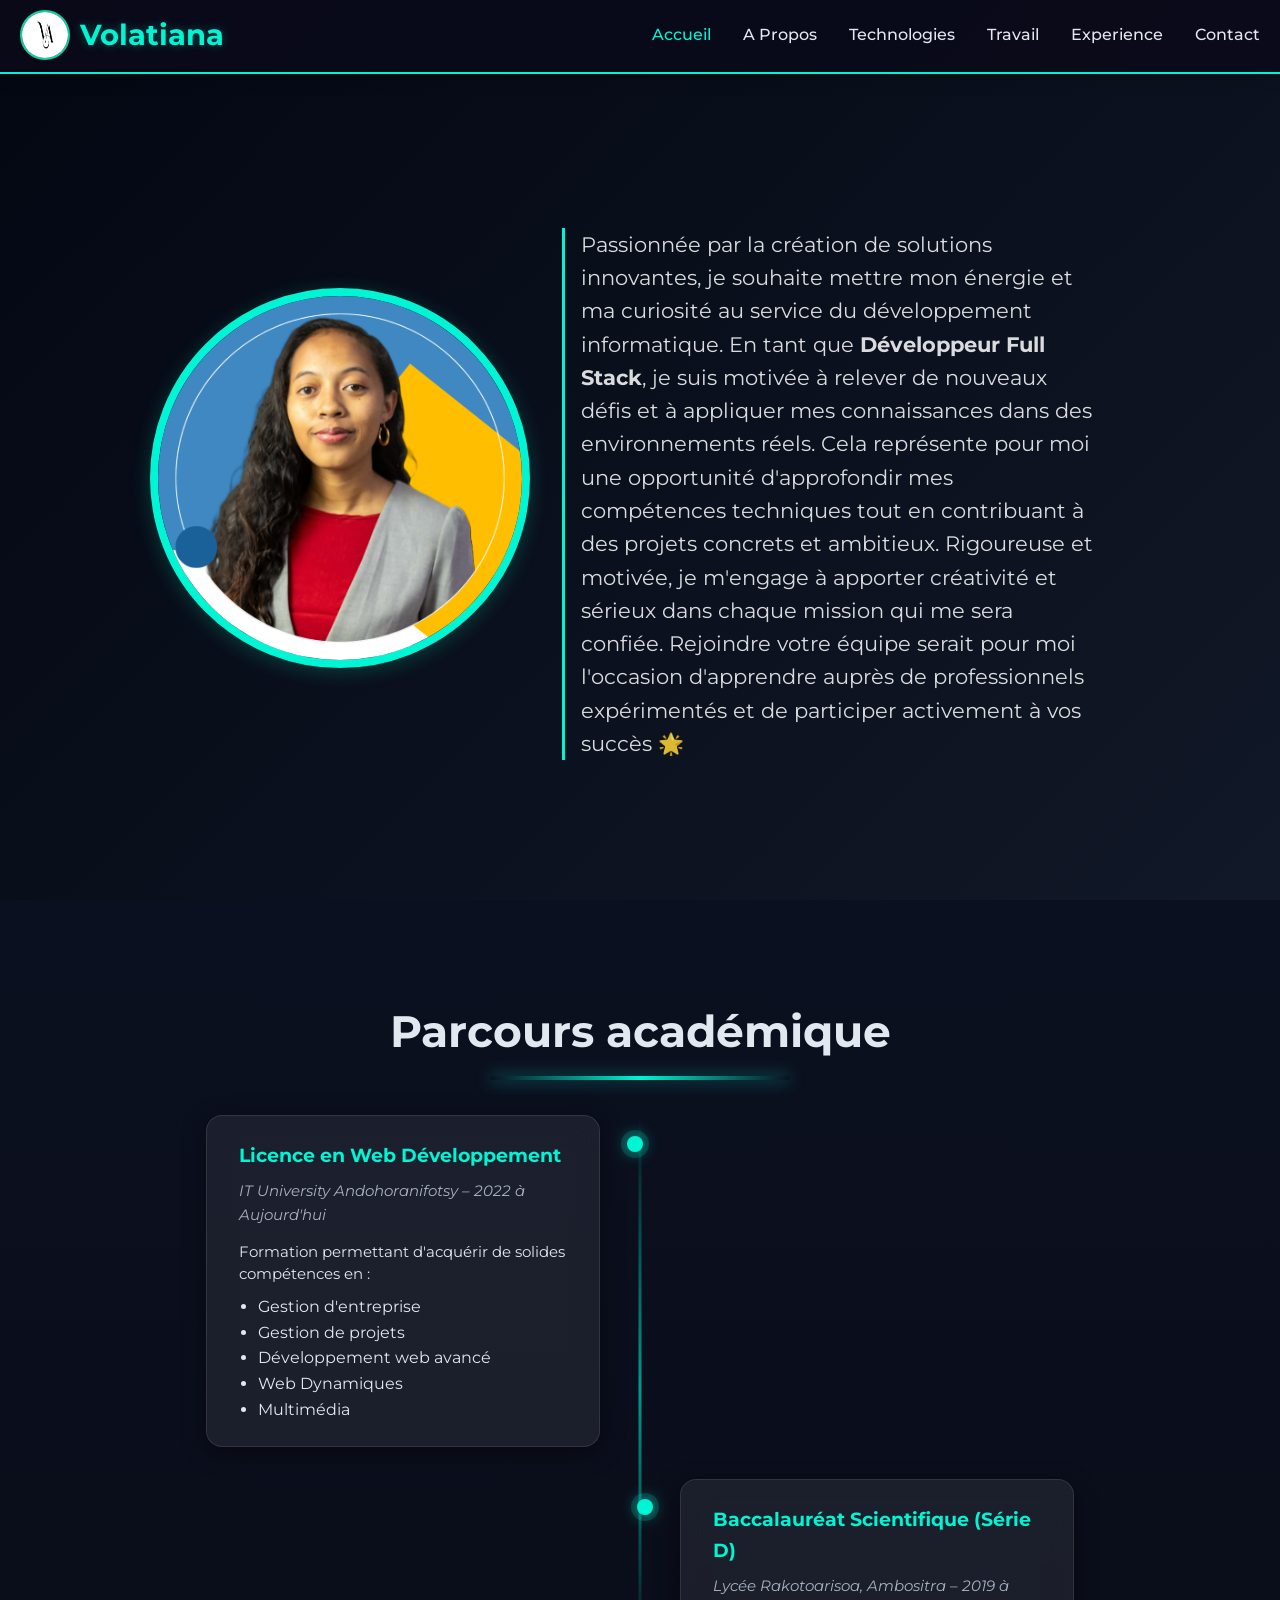
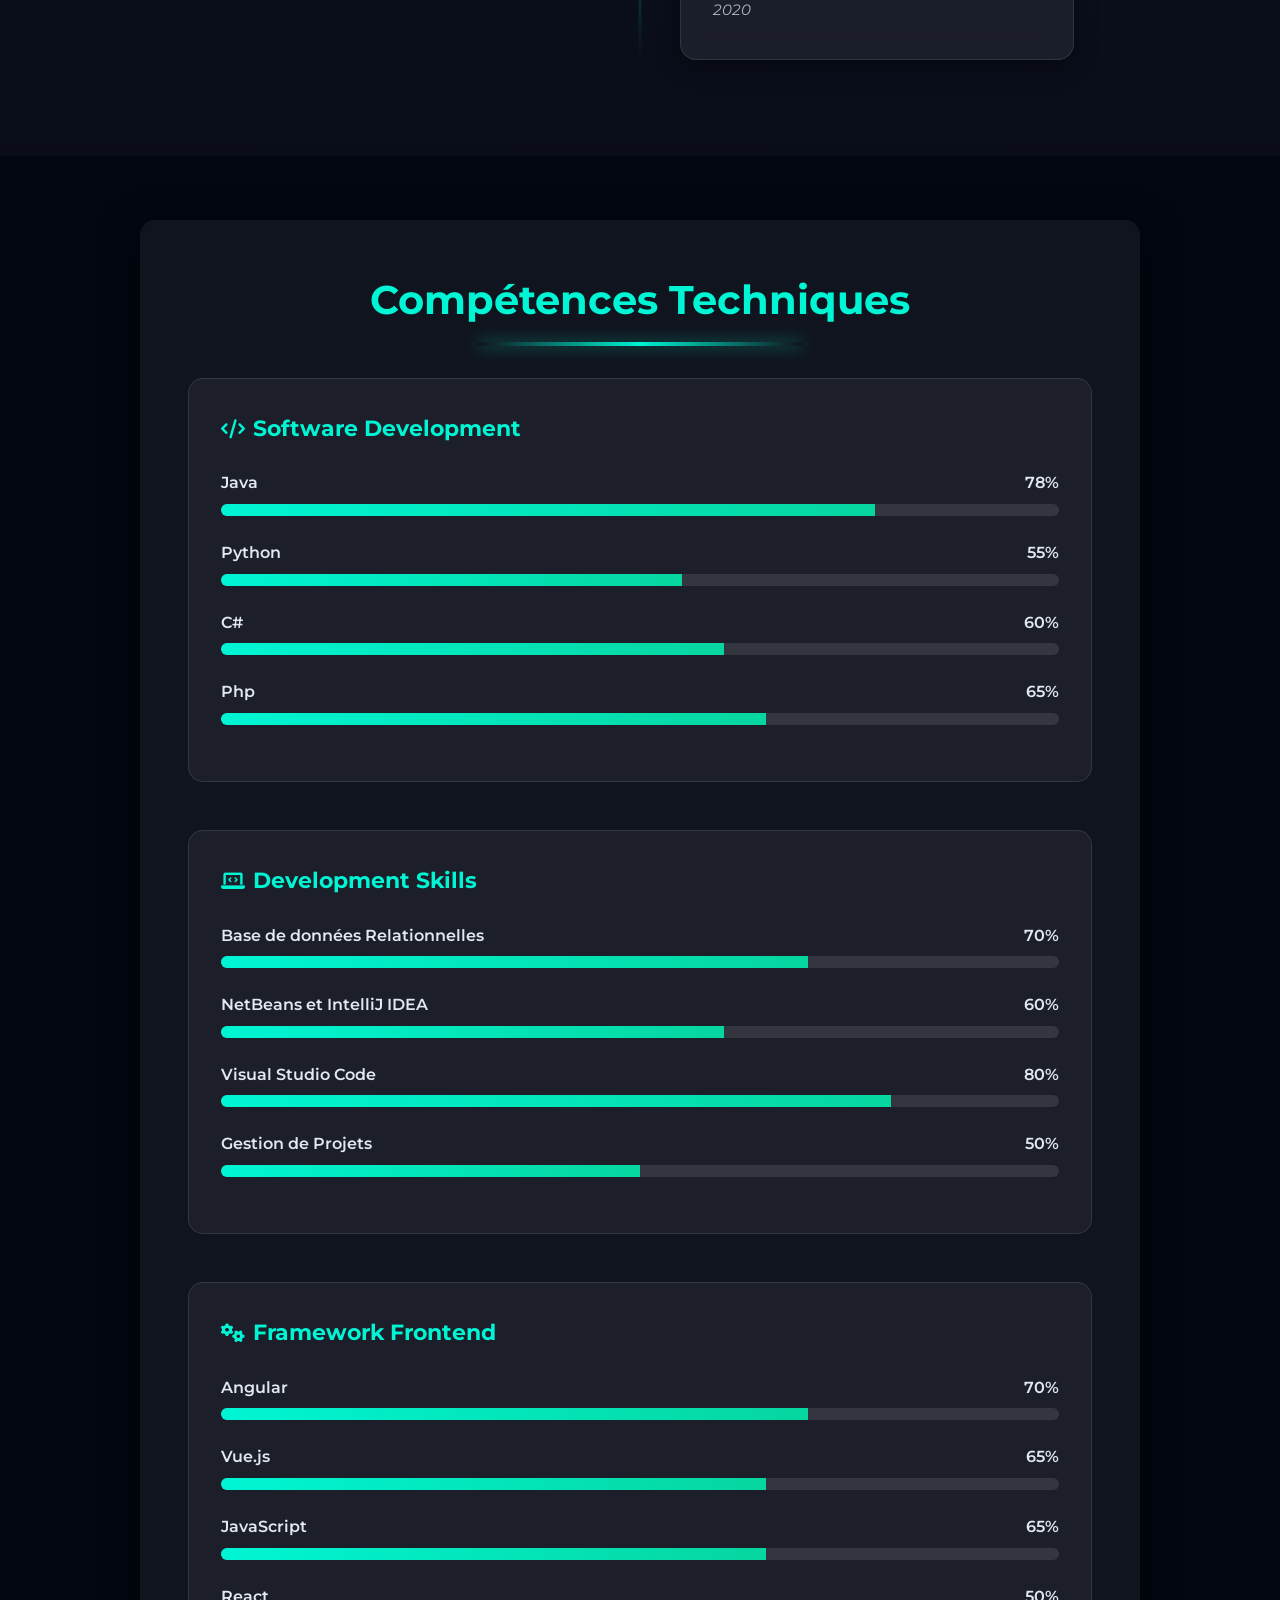
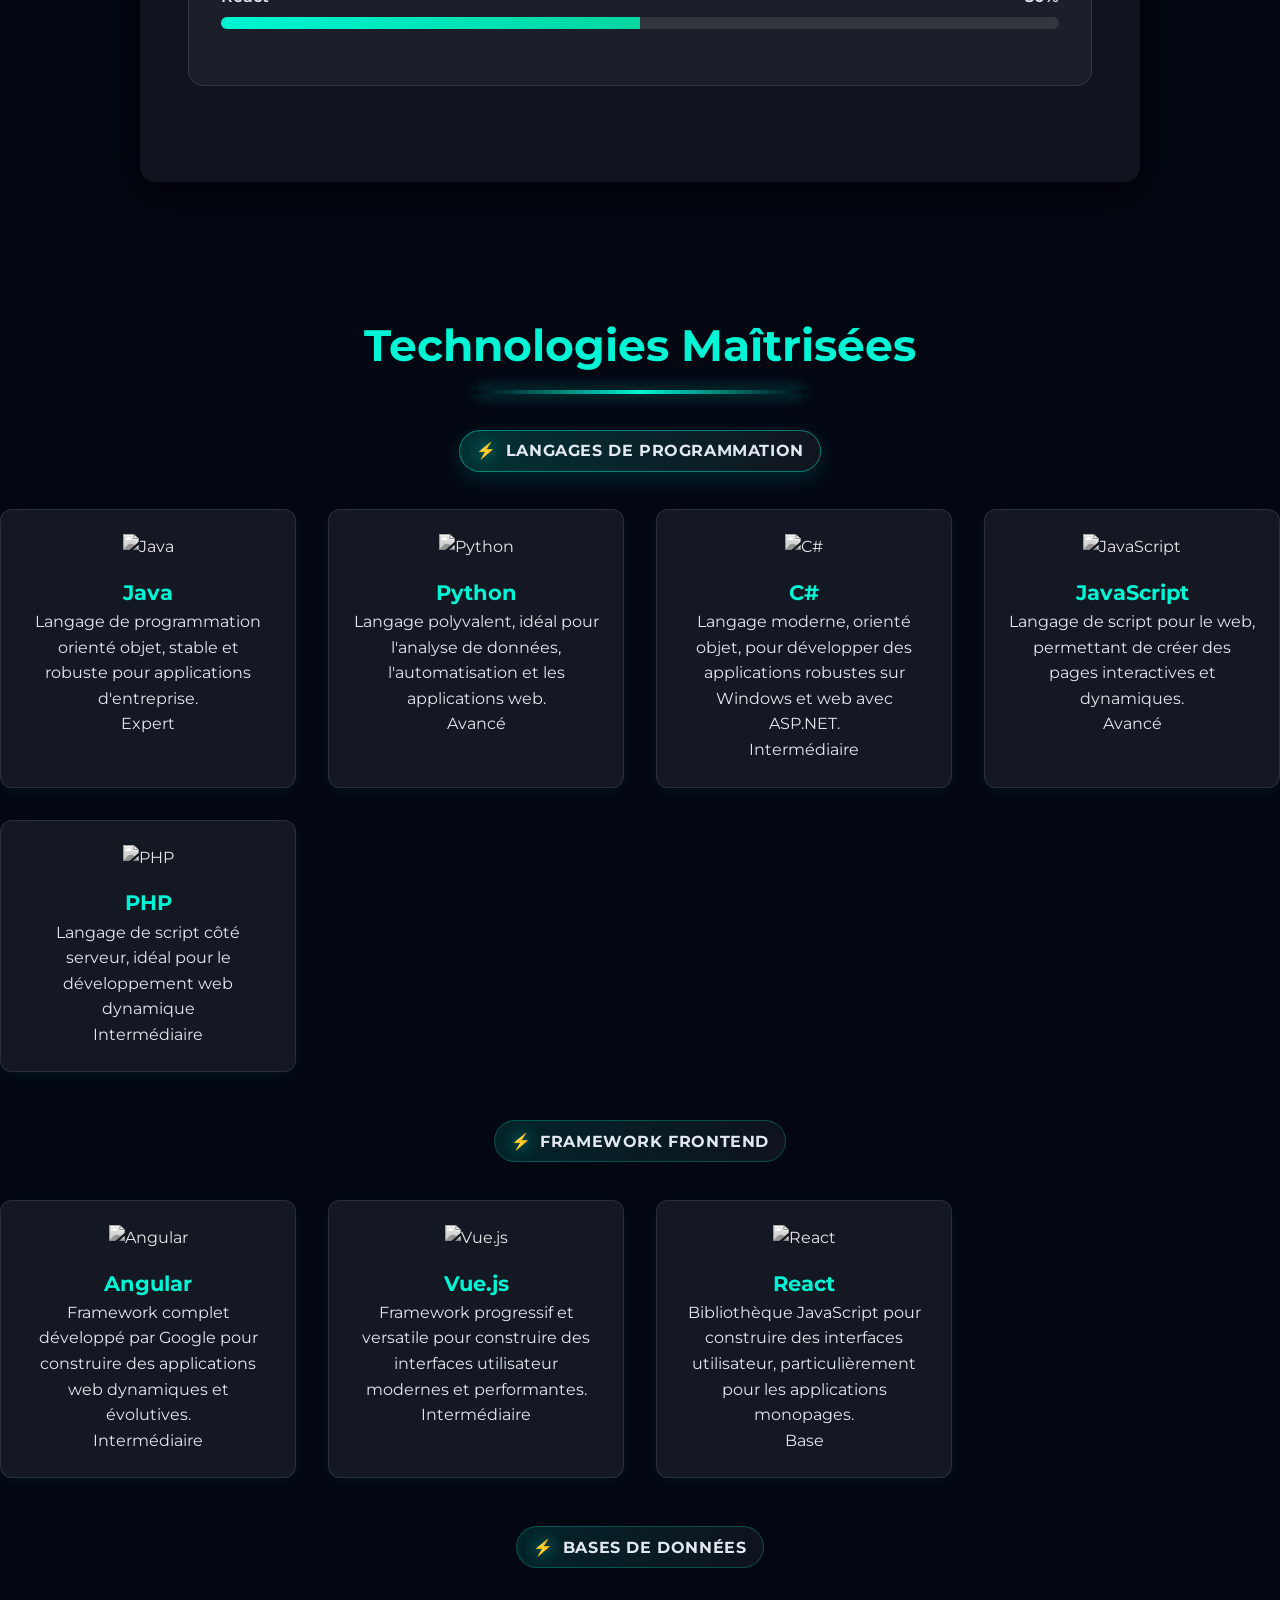
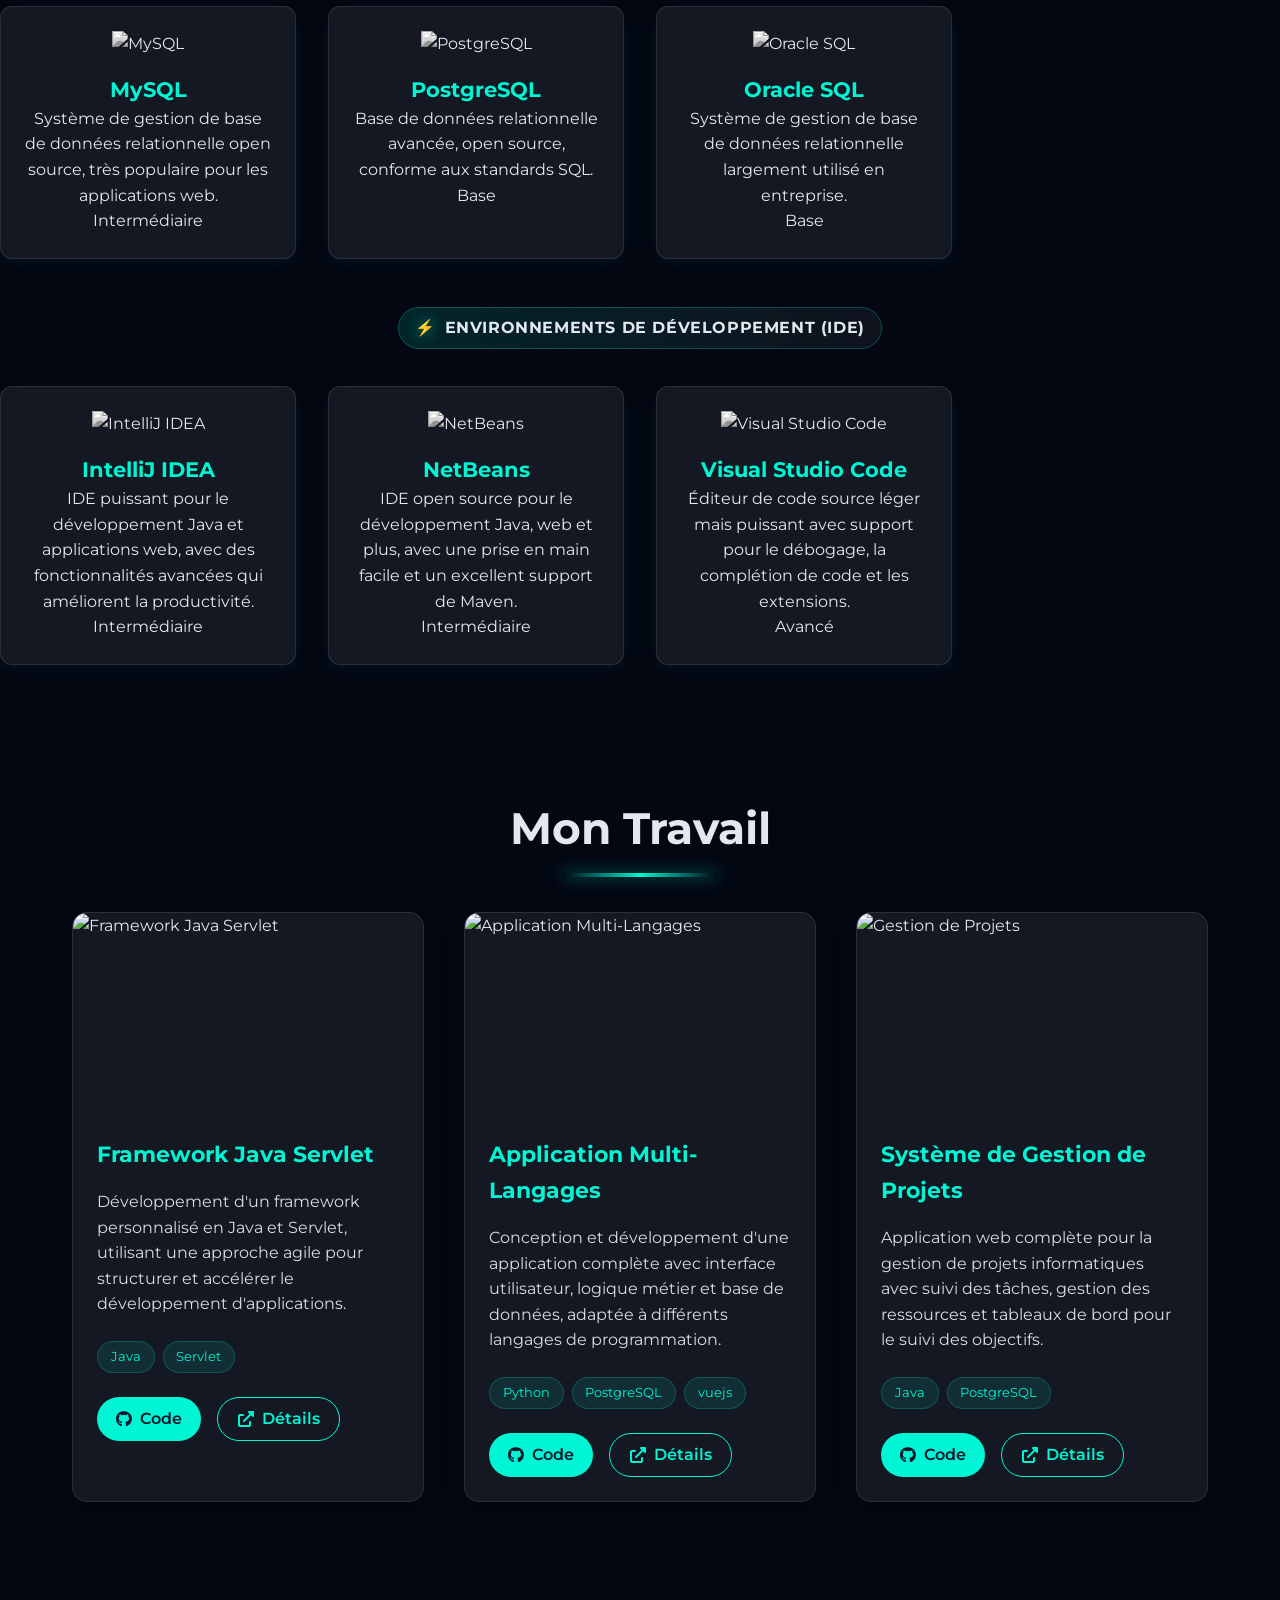
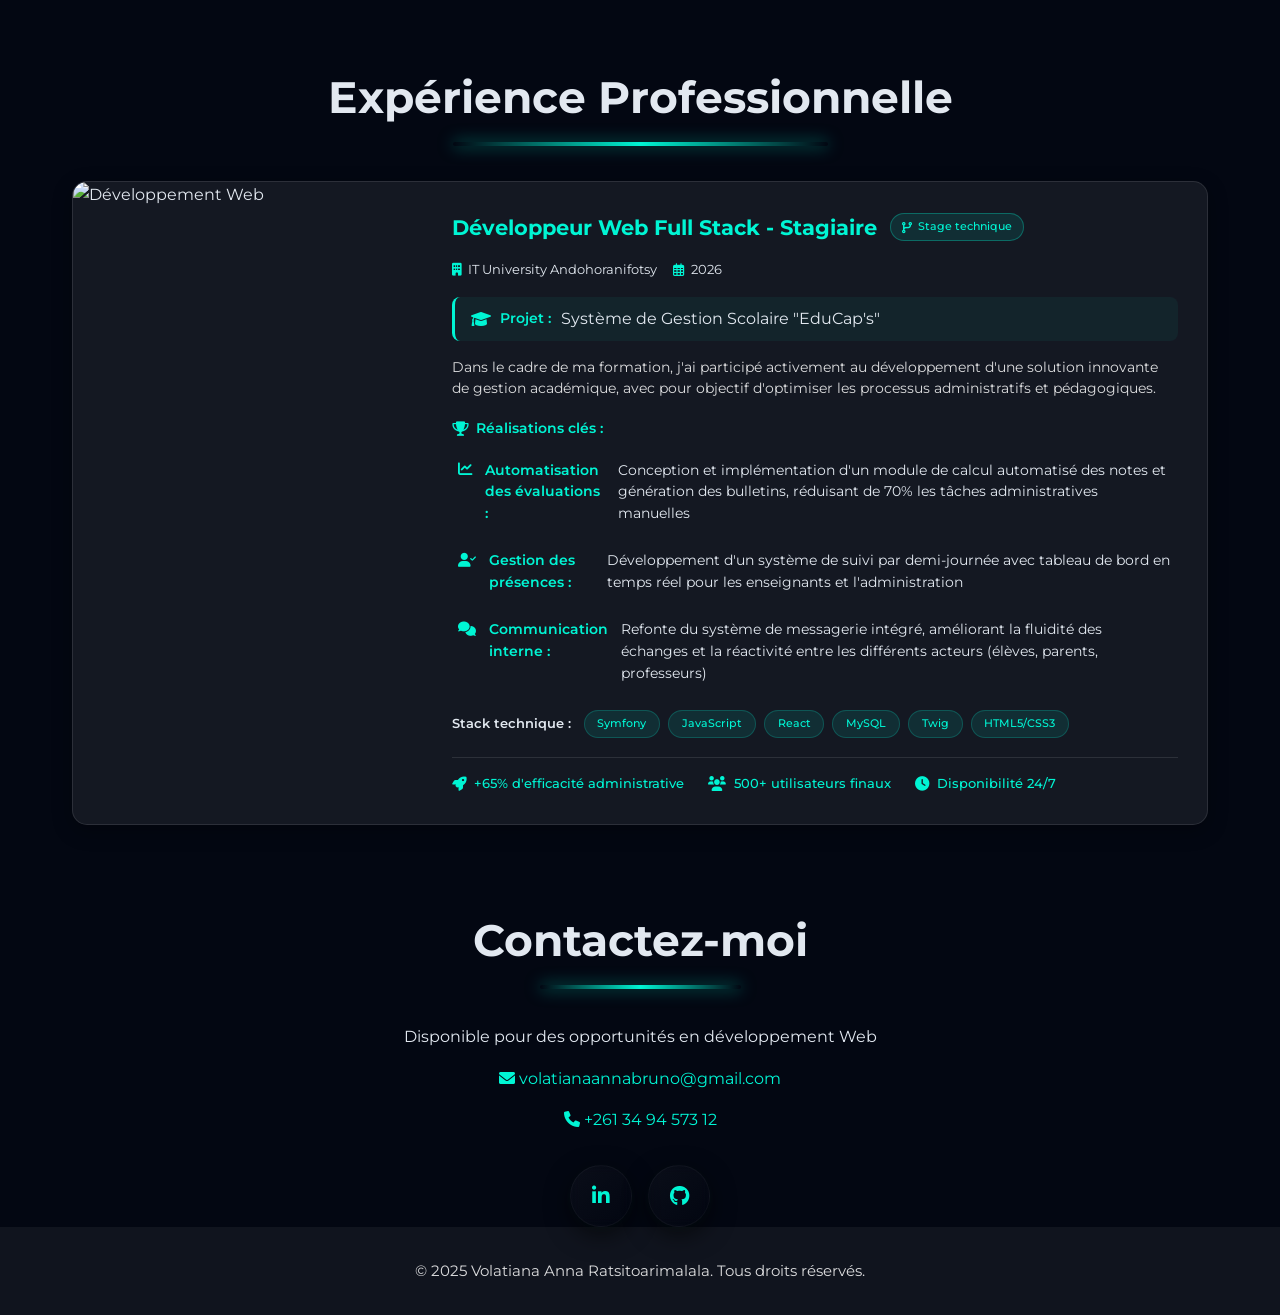
==== index.html @ 52796449 "changement des photo sur header-photo dans index.html" ====
<!DOCTYPE html>
<html lang="fr">
<head>
    <meta charset="UTF-8">
    <meta name="viewport" content="width=device-width, initial-scale=1.0">
    <title>Portfolio de Volatiana Anna Ratsitoarimalala</title>
    <link rel="stylesheet" href="https://cdnjs.cloudflare.com/ajax/libs/font-awesome/6.0.0/css/all.min.css">
    <link href="https://fonts.googleapis.com/css2?family=Montserrat:wght@300;400;600;700&family=Playfair+Display:wght@400;700&display=swap" rel="stylesheet">
    <script src="https://cdn.jsdelivr.net/npm/typed.js@2.0.12"></script>
    <link rel="stylesheet" href="asset/css/test.css">
</head>
<body>
    <!-- Navigation -->
        <div class="nav-container">
        <nav>
            <a href="#accueil" class="logo">
            <img src="asset/images/logo.jpg" alt="Logo Volatiana" 
                style="height: 50px; width: 50px; border-radius: 50%; margin-right: 10px; border: 2px solid #06d6a0;">
            <span>Volatiana</span>
            </a>

                <!-- Bouton hamburger -->
                <div class="menu-toggle" id="menu-toggle">
                <i class="fas fa-bars"></i>
                </div>

                <div class="nav-links" id="nav-links">
                <a href="#accueil">Accueil</a>
                <a href="#competences">A Propos</a>
                <a href="#technologies">Technologies</a>
                <a href="#projets">Travail</a>
                <a href="#experience">Experience</a>
                <a href="#contact">Contact</a>
                </div>
        </nav>
        </div>

    <!-- Sections -->
    <section id="accueil">
        <div class="header-photo">
            <img src="asset/images/Bleu Jaune Créatif  Moderne Photo de Profil LinkedIn.png" alt="Photo de profil de Volatiana">
        </div>
        <div class="header-content">
        <h1><span id="typed-name"></span></h1>
         <p class="greeting">
            Passionnée par la création de solutions innovantes, je souhaite mettre mon énergie et ma curiosité au service du développement informatique. 
            En tant que <strong>Développeur Full Stack</strong>, je suis motivée à relever de nouveaux défis et à appliquer mes connaissances dans des environnements réels. 
            Cela représente pour moi une opportunité d'approfondir mes compétences techniques tout en contribuant à des projets concrets et ambitieux. 
            Rigoureuse et motivée, je m'engage à apporter créativité et sérieux dans chaque mission qui me sera confiée. 
            Rejoindre votre équipe serait pour moi l'occasion d'apprendre auprès de professionnels expérimentés et de participer activement à vos succès 🌟
        </p>
        </div>
    </section>
  
    <section class="academique" id="parcours">
        <h2>Parcours académique</h2>
        <div class="parcours">
            <!-- Item 1 -->
            <div class="item">
                <strong>Licence en Web Développement</strong>
                <span>IT University Andohoranifotsy – 2022 à Aujourd'hui</span>
                <p>
                    Formation permettant d'acquérir de solides compétences en :
                    <ul>
                        <li>Gestion d'entreprise</li>
                        <li>Gestion de projets</li>
                        <li>Développement web avancé</li>
                        <li>Web Dynamiques</li>
                        <li>Multimédia</li>
                    </ul>
                </p>
            </div>

            <!-- Item 2 -->
            <div class="item">
                <strong>Baccalauréat Scientifique (Série D)</strong>
                <span>Lycée Rakotoarisoa, Ambositra – 2019 à 2020</span>
            </div>
        </div>
    </section>

    <!-- Section Compétences Techniques réorganisée -->
    <section id="competences">
        <h2>Compétences Techniques</h2>
        
        <!-- Software Skills -->
        <div class="skills-category">
            <h3><i class="fas fa-code"></i> Software Development</h3>
            <div class="skills">
                <div class="skill">
                    <span>Java <span>78%</span></span>
                    <div class="skill-bar">
                        <div class="skill-bar-fill" style="width: 0;" data-percent="78"></div>
                    </div>
                </div>
                <div class="skill">
                    <span>Python <span>55%</span></span>
                    <div class="skill-bar">
                        <div class="skill-bar-fill" style="width: 0;" data-percent="55"></div>
                    </div>
                </div>
                <div class="skill">
                    <span>C# <span>60%</span></span>
                    <div class="skill-bar">
                        <div class="skill-bar-fill" style="width: 0;" data-percent="60"></div>
                    </div>
                </div>
                <div class="skill">
                    <span>Php <span>65%</span></span>
                    <div class="skill-bar">
                        <div class="skill-bar-fill" style="width: 0;" data-percent="65"></div>
                    </div>
                </div>
            </div>
        </div>

        <!-- Development Skills -->
        <div class="skills-category">
            <h3><i class="fas fa-laptop-code"></i> Development Skills</h3>
            <div class="skills">
                <div class="skill">
                    <span>Base de données Relationnelles <span>70%</span></span>
                    <div class="skill-bar">
                        <div class="skill-bar-fill" style="width: 0;" data-percent="70"></div>
                    </div>
                </div>
                <div class="skill">
                    <span>NetBeans et IntelliJ IDEA <span>60%</span></span>
                    <div class="skill-bar">
                        <div class="skill-bar-fill" style="width: 0;" data-percent="60"></div>
                    </div>
                </div>
                <div class="skill">
                    <span>Visual Studio Code <span>80%</span></span>
                    <div class="skill-bar">
                        <div class="skill-bar-fill" style="width: 0;" data-percent="80"></div>
                    </div>
                </div>
                <div class="skill">
                    <span>Gestion de Projets <span>50%</span></span>
                    <div class="skill-bar">
                        <div class="skill-bar-fill" style="width: 0;" data-percent="50"></div>
                    </div>
                </div>
            </div>
        </div>

        <!-- Frameworks -->
        <div class="skills-category">
            <h3><i class="fas fa-cogs"></i> Framework Frontend</h3>
            <div class="skills">
                <div class="skill">
                    <span>Angular <span>70%</span></span>
                    <div class="skill-bar">
                        <div class="skill-bar-fill" style="width: 0;" data-percent="70"></div>
                    </div>
                </div>
                <div class="skill">
                    <span>Vue.js <span>65%</span></span>
                    <div class="skill-bar">
                        <div class="skill-bar-fill" style="width: 0;" data-percent="65"></div>
                    </div>
                </div>
                <div class="skill">
                    <span>JavaScript <span>65%</span></span>
                    <div class="skill-bar">
                        <div class="skill-bar-fill" style="width: 0;" data-percent="65"></div>
                    </div>
                </div>
                <div class="skill">
                    <span>React <span>50%</span></span>
                    <div class="skill-bar">
                        <div class="skill-bar-fill" style="width: 0;" data-percent="50"></div>
                    </div>
                </div>
            </div>
        </div>
    </section>

    <!-- Le reste du code reste inchangé -->
    <section id="technologies">
        <h2>Technologies Maîtrisées</h2>
        
        <div class="tech-category">
            <h3>Langages de Programmation</h3>
            <div class="tech-grid">
                <div class="tech-item">
                    <img src="https://cdn.jsdelivr.net/gh/devicons/devicon/icons/java/java-original.svg" alt="Java">
                    <strong>Java</strong>
                    <p>Langage de programmation orienté objet, stable et robuste pour applications d'entreprise.</p>
                    <div class="competence-level">
                        <div class="level-dots">
                            <div class="dot active"></div>
                            <div class="dot active"></div>
                            <div class="dot active"></div>
                            <div class="dot active"></div>
                            <div class="dot active"></div>
                        </div>
                        <span class="level-text">Expert</span>
                    </div>
                </div>
                <div class="tech-item">
                    <img src="https://cdn.jsdelivr.net/gh/devicons/devicon/icons/python/python-original.svg" alt="Python">
                    <strong>Python</strong>
                    <p>Langage polyvalent, idéal pour l'analyse de données, l'automatisation et les applications web.</p>
                    <div class="competence-level">
                        <div class="level-dots">
                            <div class="dot active"></div>
                            <div class="dot active"></div>
                            <div class="dot active"></div>
                            <div class="dot active"></div>
                            <div class="dot"></div>
                        </div>
                        <span class="level-text">Avancé</span>
                    </div>
                </div>
                <div class="tech-item">
                    <img src="https://cdn.jsdelivr.net/gh/devicons/devicon/icons/csharp/csharp-original.svg" alt="C#">
                    <strong>C#</strong>
                    <p>Langage moderne, orienté objet, pour développer des applications robustes sur Windows et web avec ASP.NET.</p>
                    <div class="competence-level">
                        <div class="level-dots">
                            <div class="dot active"></div>
                            <div class="dot active"></div>
                            <div class="dot active"></div>
                            <div class="dot"></div>
                            <div class="dot"></div>
                        </div>
                        <span class="level-text">Intermédiaire</span>
                    </div>
                </div>
                <div class="tech-item">
                    <img src="https://cdn.jsdelivr.net/gh/devicons/devicon/icons/javascript/javascript-original.svg" alt="JavaScript">
                    <strong>JavaScript</strong>
                    <p>Langage de script pour le web, permettant de créer des pages interactives et dynamiques.</p>
                    <div class="competence-level">
                        <div class="level-dots">
                            <div class="dot active"></div>
                            <div class="dot active"></div>
                            <div class="dot active"></div>
                            <div class="dot active"></div>
                            <div class="dot"></div>
                        </div>
                        <span class="level-text">Avancé</span>
                    </div>
                </div>
                <div class="tech-item">
                    <img src="https://cdn.jsdelivr.net/gh/devicons/devicon/icons/php/php-original.svg" alt="PHP">
                    <strong>PHP</strong>
                    <p>Langage de script côté serveur, idéal pour le développement web dynamique</p>
                    <div class="competence-level">
                        <div class="level-dots">
                            <div class="dot active"></div>
                            <div class="dot active"></div>
                            <div class="dot active"></div>
                            <div class="dot"></div>
                            <div class="dot"></div>
                        </div>
                        <span class="level-text">Intermédiaire</span>
                    </div>
                </div>
            </div>
        </div>

        <div class="tech-category">
            <h3>Framework Frontend</h3>
            <div class="tech-grid">
                <div class="tech-item">
                    <img src="https://cdn.jsdelivr.net/gh/devicons/devicon/icons/angularjs/angularjs-original.svg" alt="Angular">
                    <strong>Angular</strong>
                    <p>Framework complet développé par Google pour construire des applications web dynamiques et évolutives.</p>
                    <div class="competence-level">
                        <div class="level-dots">
                            <div class="dot active"></div>
                            <div class="dot active"></div>
                            <div class="dot active"></div>
                            <div class="dot"></div>
                            <div class="dot"></div>
                        </div>
                        <span class="level-text">Intermédiaire</span>
                    </div>
                </div>
                <div class="tech-item">
                    <img src="https://cdn.jsdelivr.net/gh/devicons/devicon/icons/vuejs/vuejs-original.svg" alt="Vue.js">
                    <strong>Vue.js</strong>
                    <p>Framework progressif et versatile pour construire des interfaces utilisateur modernes et performantes.</p>
                    <div class="competence-level">
                        <div class="level-dots">
                            <div class="dot active"></div>
                            <div class="dot active"></div>
                            <div class="dot active"></div>
                            <div class="dot"></div>
                            <div class="dot"></div>
                        </div>
                        <span class="level-text">Intermédiaire</span>
                    </div>
                </div>
                <div class="tech-item">
                    <img src="https://cdn.jsdelivr.net/gh/devicons/devicon/icons/react/react-original.svg" alt="React">
                    <strong>React</strong>
                    <p>Bibliothèque JavaScript pour construire des interfaces utilisateur, particulièrement pour les applications monopages.</p>
                    <div class="competence-level">
                        <div class="level-dots">
                            <div class="dot active"></div>
                            <div class="dot active"></div>
                            <div class="dot"></div>
                            <div class="dot"></div>
                            <div class="dot"></div>
                        </div>
                        <span class="level-text">Base</span>
                    </div>
                </div>
            </div>
        </div>

        <div class="tech-category">
            <h3>Bases de Données</h3>
            <div class="tech-grid">
                <div class="tech-item">
                    <img src="https://cdn.jsdelivr.net/gh/devicons/devicon/icons/mysql/mysql-original.svg" alt="MySQL">
                    <strong>MySQL</strong>
                    <p>Système de gestion de base de données relationnelle open source, très populaire pour les applications web.</p>
                    <div class="competence-level">
                        <div class="level-dots">
                            <div class="dot active"></div>
                            <div class="dot active"></div>
                            <div class="dot active"></div>
                            <div class="dot"></div>
                            <div class="dot"></div>
                        </div>
                        <span class="level-text">Intermédiaire</span>
                    </div>
                </div>
                <div class="tech-item">
                    <img src="https://cdn.jsdelivr.net/gh/devicons/devicon/icons/postgresql/postgresql-original.svg" alt="PostgreSQL">
                    <strong>PostgreSQL</strong>
                    <p>Base de données relationnelle avancée, open source, conforme aux standards SQL.</p>
                    <div class="competence-level">
                        <div class="level-dots">
                            <div class="dot active"></div>
                            <div class="dot active"></div>
                            <div class="dot"></div>
                            <div class="dot"></div>
                            <div class="dot"></div>
                        </div>
                        <span class="level-text">Base</span>
                    </div>
                </div>
                <div class="tech-item">
                    <img src="https://upload.wikimedia.org/wikipedia/commons/thumb/5/50/Oracle_logo.svg/1200px-Oracle_logo.svg.png" alt="Oracle SQL">
                    <strong>Oracle SQL</strong>
                    <p>Système de gestion de base de données relationnelle largement utilisé en entreprise.</p>
                    <div class="competence-level">
                        <div class="level-dots">
                            <div class="dot active"></div>
                            <div class="dot active"></div>
                            <div class="dot"></div>
                            <div class="dot"></div>
                            <div class="dot"></div>
                        </div>
                        <span class="level-text">Base</span>
                    </div>
                </div>
            </div>
        </div>

        <div class="tech-category">
            <h3>Environnements de Développement (IDE)</h3>
            <div class="tech-grid">
                <div class="tech-item">
                    <img src="https://cdn.jsdelivr.net/gh/devicons/devicon/icons/intellij/intellij-original.svg" alt="IntelliJ IDEA">
                    <strong>IntelliJ IDEA</strong>
                    <p>IDE puissant pour le développement Java et applications web, avec des fonctionnalités avancées qui améliorent la productivité.</p>
                    <div class="competence-level">
                        <div class="level-dots">
                            <div class="dot active"></div>
                            <div class="dot active"></div>
                            <div class="dot active"></div>
                            <div class="dot"></div>
                            <div class="dot"></div>
                        </div>
                        <span class="level-text">Intermédiaire</span>
                    </div>
                </div>
                <div class="tech-item">
                    <img src="https://cdn.jsdelivr.net/gh/devicons/devicon/icons/netbeans/netbeans-original.svg" alt="NetBeans">
                    <strong>NetBeans</strong>
                    <p>IDE open source pour le développement Java, web et plus, avec une prise en main facile et un excellent support de Maven.</p>
                    <div class="competence-level">
                        <div class="level-dots">
                            <div class="dot active"></div>
                            <div class="dot active"></div>
                            <div class="dot active"></div>
                            <div class="dot"></div>
                            <div class="dot"></div>
                        </div>
                        <span class="level-text">Intermédiaire</span>
                    </div>
                </div>
                <div class="tech-item">
                    <img src="https://cdn.jsdelivr.net/gh/devicons/devicon/icons/vscode/vscode-original.svg" alt="Visual Studio Code">
                    <strong>Visual Studio Code</strong>
                    <p>Éditeur de code source léger mais puissant avec support pour le débogage, la complétion de code et les extensions.</p>
                    <div class="competence-level">
                        <div class="level-dots">
                            <div class="dot active"></div>
                            <div class="dot active"></div>
                            <div class="dot active"></div>
                            <div class="dot active"></div>
                            <div class="dot"></div>
                        </div>
                        <span class="level-text">Avancé</span>
                    </div>
                </div>
            </div>
        </div>
    </section>

   <!-- Le reste du code (projets, contact, footer, scripts) reste inchangé -->
    <!-- Nouvelle section Projets -->
    <section id="projets">
        <h2>Mon Travail</h2>
        <div class="projets-container">
            <div class="projet-card">
                <div class="projet-image">
                    <img src="https://images.unsplash.com/photo-1555066931-4365d14bab8c?ixlib=rb-4.0.3&auto=format&fit=crop&w=500&q=80" alt="Framework Java Servlet">
                </div>
                <div class="projet-content">
                    <h3>Framework Java Servlet</h3>
                    <p>Développement d'un framework personnalisé en Java et Servlet, utilisant une approche agile pour structurer et accélérer le développement d'applications.</p>
                    <div class="projet-technologies">
                        <span class="tech-tag">Java</span>
                        <span class="tech-tag">Servlet</span>
                    </div>
                    <div class="projet-links">
                        <a href="https://github.com/VolatianaRatsito/ReservationVol.git"><i class="fab fa-github"></i> Code</a>
                        <a href="#" class="outline details-btn" data-project="1"><i class="fas fa-external-link-alt"></i> Détails</a>
                    </div>
                </div>
            </div>

            <div class="projet-card">
                <div class="projet-image">
                    <img src="https://images.unsplash.com/photo-1551650975-87deedd944c3?ixlib=rb-4.0.3&auto=format&fit=crop&w=500&q=80" alt="Application Multi-Langages">
                </div>
                <div class="projet-content">
                    <h3>Application Multi-Langages</h3>
                    <p>Conception et développement d'une application complète avec interface utilisateur, logique métier et base de données, adaptée à différents langages de programmation.</p>
                    <div class="projet-technologies">
                        <span class="tech-tag">Python</span>
                        <span class="tech-tag">PostgreSQL</span>
                        <span class="tech-tag">vuejs</span>
                    </div>
                    <div class="projet-links">
                        <a href="https://github.com/VolatianaRatsito/Tsena.git"><i class="fab fa-github"></i> Code</a>
                        <a href="#" class="outline details-btn" data-project="2"><i class="fas fa-external-link-alt"></i> Détails</a>
                    </div>
                </div>
            </div>

            <div class="projet-card">
                <div class="projet-image">
                    <img src="https://images.unsplash.com/photo-1552664730-d307ca884978?ixlib=rb-4.0.3&auto=format&fit=crop&w=500&q=80" alt="Gestion de Projets">
                </div>
                <div class="projet-content">
                    <h3>Système de Gestion de Projets</h3>
                    <p>Application web complète pour la gestion de projets informatiques avec suivi des tâches, gestion des ressources et tableaux de bord pour le suivi des objectifs.</p>
                    <div class="projet-technologies">
                        <span class="tech-tag">Java</span>
                        <span class="tech-tag">PostgreSQL</span>
                    </div>
                    <div class="projet-links">
                        <a href="https://github.com/VolatianaRatsito/Boulangerie.git"><i class="fab fa-github"></i> Code</a>
                        <a href="#" class="outline details-btn" data-project="3"><i class="fas fa-external-link-alt"></i> Détails</a>
                    </div>
                </div>
            </div>
        </div>
    </section>

    <!-- Modales pour les détails des projets -->
    <div id="modal-project-1" class="modal">
        <div class="modal-content">
            <span class="close-modal">&times;</span>
            <div class="modal-header">
                <h2>Framework Java Servlet</h2>
                <p class="modal-subtitle">Développement d'un framework personnalisé pour applications web</p>
            </div>
            <div class="modal-body">
                <div class="modal-image">
                    <img src="https://images.unsplash.com/photo-1555066931-4365d14bab8c?ixlib=rb-4.0.3&auto=format&fit=crop&w=500&q=80" alt="Framework Java Servlet">
                </div>
                <div class="modal-details">
                    <h3>À propos du projet</h3>
                    <p>Ce projet consistait à développer un framework MVC personnalisé en Java utilisant les Servlets, afin de simplifier et d'accélérer le développement d'applications web. Le framework intègre un système de routage, l'injection de dépendances et un ORM léger.</p>
                    
                    <div class="modal-features">
                        <h4>Fonctionnalités principales</h4>
                        <ul>
                            <li>Système de routage avancé avec annotations</li>
                            <li>Injection de dépendances automatique</li>
                            <li>ORM léger pour la persistance des données</li>
                            <li>Système de templates pour les vues</li>
                            <li>Gestion des sessions et authentification</li>
                        </ul>
                    </div>
                    
                    <div class="modal-technologies">
                        <span class="tech-tag">Java</span>
                        <span class="tech-tag">Servlet</span>
                        <span class="tech-tag">PostgreSQL</span>
                    </div>
                    
                    <div class="modal-links">
                        <a href="https://github.com/VolatianaRatsito/ReservationVol.git"><i class="fab fa-github"></i> Voir le code</a>
                        <a href="servlet.html" class="outline"><i class="fas fa-external-link-alt"></i> Voir la démo</a>
                    </div>
                </div>
            </div>
        </div>
    </div>

    <div id="modal-project-2" class="modal">
        <div class="modal-content">
            <span class="close-modal">&times;</span>
            <div class="modal-header">
                <h2>Application Multi-Langages</h2>
                <p class="modal-subtitle">Plateforme de développement polyglotte</p>
            </div>
            <div class="modal-body">
                <div class="modal-image">
                    <img src="https://images.unsplash.com/photo-1551650975-87deedd944c3?ixlib=rb-4.0.3&auto=format&fit=crop&w=500&q=80" alt="Application Multi-Langages">
                </div>
                <div class="modal-details">
                    <h3>À propos du projet</h3>
                    <p>Cette application permet aux développeurs de travailler avec plusieurs langages de programmation dans un environnement unifié. Elle inclut un éditeur de code avec coloration syntaxique, un système de compilation et d'exécution, ainsi qu'un débogueur intégré.</p>
                    
                    <div class="modal-features">
                        <h4>Fonctionnalités principales</h4>
                        <ul>
                            <li>Support de Python , PostgreSQL et VueJs</li>
                            <li>Éditeur de code avec auto-complétion</li>
                            <li>Compilation et exécution en temps réel</li>
                            <li>Débogueur avec points d'arrêt</li>
                            <li>Gestion de projets et versioning</li>
                        </ul>
                    </div>
                    
                    <div class="modal-technologies">
                        <span class="tech-tag">Python</span>
                        <span class="tech-tag">PostgreSQL</span>
                        <span class="tech-tag">vuejs</span>
                    </div>
                    
                    <div class="modal-links">
                        <a href="https://github.com/VolatianaRatsito/Tsena.git"><i class="fab fa-github"></i> Voir le code</a>
                        <a href="erpnext.html" class="outline"><i class="fas fa-external-link-alt"></i> Voir la démo</a>
                    </div>
                </div>
            </div>
        </div>
    </div>

    <div id="modal-project-3" class="modal">
        <div class="modal-content">
            <span class="close-modal">&times;</span>
            <div class="modal-header">
                <h2>Système de Gestion de Projets</h2>
                <p class="modal-subtitle">Outil complet de gestion de projets informatiques</p>
            </div>
            <div class="modal-body">
                <div class="modal-image">
                    <img src="https://images.unsplash.com/photo-1552664730-d307ca884978?ixlib=rb-4.0.3&auto=format&fit=crop&w=500&q=80" alt="Gestion de Projets">
                </div>
                <div class="modal-details">
                    <h3>À propos du projet</h3>
                    <p>Cette application web permet aux équipes de développement de gérer l'ensemble de leurs projets, des tâches aux ressources en passant par les délais et les budgets. Elle inclut des tableaux de bord interactifs pour le suivi en temps réel de l'avancement des projets.</p>
                    
                    <div class="modal-features">
                        <h4>Fonctionnalités principales</h4>
                        <ul>
                            <li>Gestion des tâches et affectation aux membres</li>
                            <li>Suivi du temps et des échéances</li>
                            <li>Gestion des ressources et budget</li>
                            <li>Tableaux de bord personnalisables</li>
                            <li>Rapports d'avancement détaillés</li>
                        </ul>
                    </div>
                    
                    <div class="modal-technologies">
                        <span class="tech-tag">Java</span>
                        <span class="tech-tag">PostgreSQL</span>
                    </div>
                    
                    <div class="modal-links">
                        <a href="https://github.com/VolatianaRatsito/Boulangerie.git"><i class="fab fa-github"></i> Voir le code</a>
                        <a href="boulangerie.html" class="outline"><i class="fas fa-external-link-alt"></i> Voir la démo</a>
                    </div>
                </div>
            </div>
        </div>
    </div>
    
   <section id="experience">
    <h2>Expérience Professionnelle</h2>
    <div class="experience-container">
        <div class="experience-card">
            <div class="experience-image">
                <img src="https://images.unsplash.com/photo-1555066931-4365d14bab8c?ixlib=rb-4.0.3&auto=format&fit=crop&w=500&q=80" alt="Développement Web">
            </div>
            <div class="experience-content">
                <div class="experience-header">
                    <div class="experience-title">
                        <h3>Développeur Web Full Stack - Stagiaire</h3>
                        <div class="experience-badge">
                            <i class="fas fa-code-branch"></i>
                            <span>Stage technique</span>
                        </div>
                    </div>
                    <div class="experience-meta">
                        <span class="company">
                            <i class="fas fa-building"></i>
                            IT University Andohoranifotsy
                        </span>
                        <span class="date">
                            <i class="far fa-calendar-alt"></i>
                            2026
                        </span>
                    </div>
                </div>
                
                <div class="experience-project">
                    <i class="fas fa-graduation-cap"></i>
                    <strong>Projet :</strong> Système de Gestion Scolaire "EduCap's"
                </div>
                
                <div class="experience-description">
                    <p>Dans le cadre de ma formation, j'ai participé activement au développement d'une solution innovante de gestion académique, avec pour objectif d'optimiser les processus administratifs et pédagogiques.</p>
                </div>
                
                <div class="achievements-list">
                    <h4><i class="fas fa-trophy"></i> Réalisations clés :</h4>
                    <ul>
                        <li>
                            <i class="fas fa-chart-line"></i>
                            <strong>Automatisation des évaluations :</strong> Conception et implémentation d'un module de calcul automatisé des notes et génération des bulletins, réduisant de 70% les tâches administratives manuelles
                        </li>
                        <li>
                            <i class="fas fa-user-check"></i>
                            <strong>Gestion des présences :</strong> Développement d'un système de suivi par demi-journée avec tableau de bord en temps réel pour les enseignants et l'administration
                        </li>
                        <li>
                            <i class="fas fa-comments"></i>
                            <strong>Communication interne :</strong> Refonte du système de messagerie intégré, améliorant la fluidité des échanges et la réactivité entre les différents acteurs (élèves, parents, professeurs)
                        </li>
                    </ul>
                </div>
                
                <div class="tech-stack">
                    <span class="tech-label">Stack technique :</span>
                    <div class="tech-tags">
                        <span class="tag">Symfony</span>
                        <span class="tag">JavaScript</span>
                        <span class="tag">React</span>
                        <span class="tag">MySQL</span>
                        <span class="tag">Twig</span>
                        <span class="tag">HTML5/CSS3</span>
                    </div>
                </div>
                
                <div class="experience-footer">
                    <div class="impact-metric">
                        <i class="fas fa-rocket"></i>
                        <span>+65% d'efficacité administrative</span>
                    </div>
                    <div class="impact-metric">
                        <i class="fas fa-users"></i>
                        <span>500+ utilisateurs finaux</span>
                    </div>
                    <div class="impact-metric">
                        <i class="fas fa-clock"></i>
                        <span>Disponibilité 24/7</span>
                    </div>
                </div>
            </div>
        </div>
    </div>
</section>

    <section id="contact">
        <h2>Contactez-moi</h2>
        <div style="text-align: center; margin-top: 2rem;">
            <p>Disponible pour des opportunités en développement Web</p>
            <p style="margin-top: 1rem;">
                <a href="mailto:volatiananna@gmail.com" style="color: var(--accent-color); text-decoration: none;">
                    <i class="fas fa-envelope"></i> volatianaannabruno@gmail.com
                </a>
            </p>
            <p style="margin-top: 1rem;">
                <a href="tel:+261349457312" style="color: var(--accent-color); text-decoration: none;">
                    <i class="fas fa-phone"></i> +261 34 94 573 12
                </a>
            </p>
            <div class="social-links" style="justify-content: center; margin-top: 2rem;">
                <a href="https://www.linkedin.com/in/volatiana-anna-ratsitoarimalala-2a855a376" target="_blank" title="LinkedIn"><i class="fab fa-linkedin-in"></i></a>
                <a href="https://github.com/VolatianaRatsito" target="_self" title="github"><i class="fab fa-github"></i></a>
            </div>
        </div>
    </section>

    <footer>
        <p>&copy; 2025 Volatiana Anna Ratsitoarimalala. Tous droits réservés.</p>
    </footer>
    <script>
        document.addEventListener('DOMContentLoaded', function () {
            // ===== Animation des barres de compétences =====
            const skillBars = document.querySelectorAll('.skill-bar-fill');

            const observer = new IntersectionObserver((entries) => {
                entries.forEach(entry => {
                    if (entry.isIntersecting) {
                        const width = entry.target.getAttribute('data-percent') + '%';
                        entry.target.style.width = width;
                        observer.unobserve(entry.target);
                    }
                });
            }, { threshold: 0.5 });

            skillBars.forEach(bar => {
                observer.observe(bar);
            });

            // ===== Changement de style de la navigation lors du défilement =====
            const nav = document.querySelector('.nav-container');
            window.addEventListener('scroll', () => {
                if (window.scrollY > 50) {
                    nav.style.background = 'rgba(10, 10, 26, 0.95)';
                    nav.style.boxShadow = '0 2px 20px rgba(0, 0, 0, 0.3)';
                } else {
                    nav.style.background = 'rgba(10, 10, 26, 0.9)';
                    nav.style.boxShadow = '0 2px 20px rgba(0, 0, 0, 0.3)';
                }
            });

            // ===== Navigation active =====
            const sections = document.querySelectorAll('section');
            const navLinks = document.querySelectorAll('.nav-links a');

            window.addEventListener('scroll', () => {
                let current = '';

                sections.forEach(section => {
                    const sectionTop = section.offsetTop;
                    const sectionHeight = section.clientHeight;

                    if (pageYOffset >= (sectionTop - sectionHeight / 3)) {
                        current = section.getAttribute('id');
                    }
                });

                navLinks.forEach(link => {
                    link.classList.remove('active');
                    if (link.getAttribute('href') === `#${current}`) {
                        link.classList.add('active');
                    }
                });
            });

            function telechargerCV(event) {
                event.preventDefault();
                const lien = document.createElement('a');
                lien.href = 'CV_Volatiana_Anna.pdf';
                lien.download = 'CV_Volatiana_Anna.pdf';
                document.body.appendChild(lien);
                lien.click();
                document.body.removeChild(lien);
            }

            // ===== Typed.js pour effet de frappe =====
            new Typed("#typed-name", {
            strings: [
                    "Volatiana Anna Ratsitoarimalala",
                    "Développeur Web Full Stack",
                    "Développeur Java",
                     "Développeur C#",
                    "Passionnée de technologie"
            ],

                typeSpeed: 60,
                backSpeed: 40,
                loop: true
            });

            // ===== Gestion des modales de projets =====
            const detailsButtons = document.querySelectorAll('.details-btn');
            const modals = document.querySelectorAll('.modal');
            const closeButtons = document.querySelectorAll('.close-modal');

            // Ouvrir la modal correspondante
            detailsButtons.forEach(button => {
                button.addEventListener('click', function(e) {
                    e.preventDefault();
                    const projectId = this.getAttribute('data-project');
                    const modal = document.getElementById(`modal-project-${projectId}`);
                    modal.style.display = 'block';
                    document.body.style.overflow = 'hidden'; // Empêcher le défilement
                });
            });

            // Fermer la modal
            closeButtons.forEach(button => {
                button.addEventListener('click', function() {
                    const modal = this.closest('.modal');
                    modal.style.display = 'none';
                    document.body.style.overflow = 'auto'
                });
            });

            // Fermer la modal en cliquant à l'extérieur
            window.addEventListener('click', function(event) {
                modals.forEach(modal => {
                    if (event.target === modal) {
                        modal.style.display = 'none';
                        document.body.style.overflow = 'auto'
                    }
                });
            });

            // Fermer la modal avec la touche Échap
            document.addEventListener('keydown', function(event) {
                if (event.key === 'Escape') {
                    modals.forEach(modal => {
                        if (modal.style.display === 'block') {
                            modal.style.display = 'none';
                            document.body.style.overflow = 'auto';
                        }
                    });
                }  
            });
        });
    </script>
</body>
</html>
---- asset/css/test.css ----
/* ===== Variables Modernes ===== */
:root {
    --primary-color: #0f172a; /* Bleu nuit profond */
    --secondary-color: #e2e8f0; /* Gris clair moderne */
    --bg-color: #030712; /* Fond noir premium */
    --accent-color: #00f5d4; /* Cyan néon */
    --accent-hover: #06d6a0; /* Vert clair pour hover */
    --text-light: rgba(255,255,255,0.85);
    --card-bg: rgba(255, 255, 255, 0.05);
    --glass-bg: rgba(255, 255, 255, 0.07);
    --border-glass: 1px solid rgba(255,255,255,0.1);
    --transition: all 0.4s ease;
    --shadow-strong: 0 10px 40px rgba(0,0,0,0.8);
    --shadow-light: 0 4px 20px rgba(0,255,200,0.2);
}

/* ===== RESET ===== */
* {
    margin: 0;
    padding: 0;
    box-sizing: border-box;
}

html { scroll-behavior: smooth; }

body {
    font-family: 'Montserrat', sans-serif;
    background: var(--bg-color);
    color: var(--secondary-color);
    line-height: 1.6;
    overflow-x: hidden;
}

/* ===== Navigation (Glass Effect) ===== */
.nav-container {
     background-color: #0f172a;
    padding: 10px 20px;
    position: fixed;
    width: 100%;
    top: 0;
    z-index: 999;
}

nav {
    display: flex;
    align-items: center;
    justify-content: space-between;
    flex-wrap: wrap;
}

.logo {
    font-size: 1.8rem;
    font-weight: 700;
    color: var(--accent-color);
    text-decoration: none;
    text-shadow: 0 0 10px rgba(0, 255, 212, 0.3);
}

.nav-links {
    display: flex;
    gap: 2rem;
}

.nav-links a {
    text-decoration: none;
    color: #e2e8f0;
    font-weight: 500;
    transition: color 0.3s ease;
}

.nav-links a::after {
    content: '';
    position: absolute;
    bottom: -4px; left: 0;
    width: 0%;
    height: 2px;
    background: var(--accent-color);
    transition: var(--transition);
}

.nav-links a:hover {
    color: #06d6a0;
}

.nav-links a:hover::after {
    width: 100%;
}

/* --- Bouton menu hamburger (mobile) --- */
.menu-toggle {
    display: none;
    font-size: 28px;
    color: #06d6a0;
    cursor: pointer;
}

/* --- Logo --- */
.logo {
    display: flex;
    align-items: center;
}

/* --- Responsive --- */
@media (max-width: 768px) {
    /* Cacher les liens du menu par défaut sur mobile */
    .nav-links {
        display: none;
        flex-direction: column;
        background-color: #0f172a;
        width: 100%;
        padding: 15px 0;
        text-align: center;
    }

    /* Afficher le menu quand il est actif */
    .nav-links.active {
        display: flex;
    }

    /* Afficher le bouton hamburger */
    .menu-toggle {
        display: block;
    }

    /* Centrer le logo */
    .logo span {
        font-size: 20px;
    }
}

/* --- Grand écran --- */
@media (min-width: 769px) {
    /* Cacher le hamburger sur PC */
    .menu-toggle {
        display: none;
    }
}

/* ===== HEADER ===== */
#accueil {
    min-height: 100vh;
    display: flex;
    flex-wrap: wrap;
    align-items: center;
    justify-content: center;
    padding: 6rem 2rem 2rem;
    background: linear-gradient(135deg, var(--bg-color) 0%, #111827 100%);
    position: relative;
}

.header-photo img {
    width: 380px; height: 380px;
    border-radius: 50%;
    object-fit: cover;
    border: 8px solid var(--accent-color);
    box-shadow: var(--shadow-light);
    transition: transform .6s ease, box-shadow .6s ease;
}

.header-photo img:hover {
    transform: scale(1.1);
    box-shadow: 0 20px 60px rgba(0, 255, 212, 0.4);
}

.header-content {
    max-width: 600px;
    padding: 2rem;
}

.header-content h1 {
    font-size: 3.2rem;
    color: var(--accent-color);
    margin-bottom: 1rem;
    text-shadow: 0 0 10px rgba(0, 255, 212, 0.3);
}

.header-content .greeting {
    font-size: 1.3rem;
    color: var(--text-light);
    border-left: 3px solid var(--accent-color);
    padding-left: 1rem;
    margin-top: 1.5rem;
}

/* ===== BUTTON ===== */
.btn-cv {
    display: inline-block;
    margin-top: 2rem;
    padding: 0.8rem 1.8rem;
    font-weight: 700;
    font-size: 1rem;
    background: var(--accent-color);
    color: var(--primary-color);
    border-radius: 40px;
    text-decoration: none;
    transition: var(--transition);
    box-shadow: 0 6px 20px rgba(0,255,200,0.4);
}

.btn-cv:hover {
    background: var(--accent-hover);
    transform: translateY(-4px) scale(1.05);
    box-shadow: 0 8px 25px rgba(0,255,200,0.6);
}

/* ===== SKILLS SECTION ===== */
#competences {
    margin: 4rem auto;
    background: var(--card-bg);
    border-radius: 15px;
    padding: 3rem;
    max-width: 1000px;
    box-shadow: var(--shadow-strong);
}

#competences h2 {
    text-align: center;
    color: var(--accent-color);
    font-size: 2.5rem;
    margin-bottom: 2rem;
}

.skill {
    margin-bottom: 1.5rem;
}

.skill span {
    display: flex;
    justify-content: space-between;
    font-weight: 600;
}

.skill-bar {
    width: 100%;
    height: 12px;
    background: rgba(255,255,255,0.1);
    border-radius: 10px;
    overflow: hidden;
    margin-top: 0.5rem;
}

.skill-bar-fill {
    height: 100%;
    background: linear-gradient(90deg, var(--accent-color), var(--accent-hover));
    width: 0%;
    transition: width 1.8s ease-out;
}

/* Styles pour les catégories de compétences */
.skills-category {
    margin-bottom: 3rem;
    padding: 2rem;
    background: rgba(255, 255, 255, 0.05);
    border-radius: 15px;
    border: 1px solid rgba(255, 255, 255, 0.1);
}

.skills-category h3 {
    color: var(--accent-color);
    margin-bottom: 1.5rem;
    font-size: 1.4rem;
    display: flex;
    align-items: center;
    gap: 0.5rem;
}

.skills-category h3 i {
    font-size: 1.2rem;
}

/* Responsive */
@media (max-width: 768px) {
    .skills-category {
        padding: 1.5rem;
        margin-bottom: 2rem;
    }
    
    .skills-category h3 {
        font-size: 1.2rem;
    }
}

/* ===== Titres de section centrés + soulignement néon ===== */
section > h2 {
  text-align: center;
  font-size: clamp(2rem, 2.2vw + 1rem, 3rem);
  color: var(--secondary-color);
  margin: 0 auto 2.2rem;
  position: relative;
  width: fit-content;
}
section > h2::after {
  content: '';
  display: block;
  height: 4px;
  width: 60%;
  margin: .6rem auto 0;
  background: linear-gradient(90deg, transparent, var(--accent-color), transparent);
  border-radius: 999px;
  box-shadow: 0 0 16px rgba(0,245,212,.55);
}

/* ===== Navbar: lien actif (ton script ajoute .active) ===== */
.nav-links a.active {
  color: var(--accent-color);
}
.nav-links a.active::after {
  width: 100%;
}

/* ===== Parcours académique : timeline propre & moderne ===== */
section.academique {
  background: linear-gradient(180deg, #0b1020 0%, #0a0d19 100%);
  color: var(--secondary-color);
  padding: 6rem 1rem;
}

.parcours {
  position: relative;
  max-width: 900px;
  margin: 0 auto;
  display: flex;
  flex-direction: column;
  gap: 2rem;
  padding: 0 1rem;
}

.parcours::before {
  content: '';
  position: absolute;
  left: 50%;
  top: 0;
  bottom: 0;
  width: 3px;
  background: linear-gradient(180deg, transparent, var(--accent-color), transparent);
  opacity: 0.6;
  transform: translateX(-50%);
}

.item {
  position: relative;
  width: calc(50% - 40px);
  background: var(--glass-bg);
  border: var(--border-glass);
  backdrop-filter: blur(12px);
  border-radius: 16px;
  padding: 1.5rem 2rem;
  box-shadow: 0 6px 24px rgba(0,0,0,0.4);
  transition: transform 0.6s ease, box-shadow 0.6s ease;
}

.item:hover {
  transform: translateY(-5px);
  box-shadow: 0 12px 30px rgba(0,245,212,0.5);
}

.item strong {
  display: block;
  font-size: 1.2rem;
  color: var(--accent-color);
  margin-bottom: 0.5rem;
}

.item span {
  display: block;
  font-size: 0.95rem;
  font-style: italic;
  color: #a9b1c0;
  margin-bottom: 0.8rem;
}

.item p {
  font-size: 0.95rem;
  line-height: 1.5;
}

.item ul {
  margin-top: 0.5rem;
  padding-left: 1.2rem;
  list-style: disc;
}

.item::before {
  content: '';
  position: absolute;
  top: 1.2rem;
  width: 16px;
  height: 16px;
  border-radius: 50%;
  background: var(--accent-color);
  box-shadow: 0 0 0 6px rgba(0,245,212,0.15), 0 0 16px rgba(0,245,212,0.7);
}

/* Alternance gauche / droite */
.item:nth-child(odd) {
  margin-right: auto;
  transform: translateX(-20px);
}
.item:nth-child(even) {
  margin-left: auto;
  transform: translateX(20px);
}

.item:nth-child(odd)::before {
  right: -44px;
}
.item:nth-child(even)::before {
  left: -44px;
}

/* Animation entrée */
@keyframes slideInLeft { from {opacity:0; transform: translateX(-40px);} to {opacity:1; transform: translateX(0);} }
@keyframes slideInRight { from {opacity:0; transform: translateX(40px);}  to {opacity:1; transform: translateX(0);} }
.item:nth-child(odd) { animation: slideInLeft 0.7s ease forwards; }
.item:nth-child(even) { animation: slideInRight 0.7s ease forwards; }

/* Mobile : timeline une colonne */
@media (max-width: 820px) {
  .parcours::before { left: 20px; }
  .item,
  .item:nth-child(odd),
  .item:nth-child(even) {
    width: 100%;
    margin: 0 0 1.5rem 2.5rem;
    transform: none;
  }
  .item::before { left: -28px; right: auto; }
}

/* ===== Technologies : titres centrés + badge stylé ===== */
#technologies {
  padding-top: 4rem;
}
#technologies h2 {
  color: var(--accent-color);
}

/* chaque catégorie centrée */
#technologies .tech-category {
  text-align: center;
  margin-bottom: 3rem;
}

/* badge pour les h3 des catégories */
#technologies .tech-category h3 {
  display: inline-block;
  margin: 0 auto 1.1rem;
  padding: .45rem 1rem;
  background: linear-gradient(90deg, rgba(0,245,212,.12), rgba(255,255,255,.05));
  border: 1px solid rgba(0,245,212,.25);
  border-radius: 999px;
  text-transform: uppercase;
  letter-spacing: .6px;
  font-size: 1rem;
  color: var(--secondary-color);
  position: relative;
}

/* style spécifique pour "Langages de Programmation" (1ère catégorie) */
#technologies .tech-category:first-of-type h3 {
  background: linear-gradient(90deg, rgba(0,245,212,.18), rgba(255,255,255,.06));
  border-color: rgba(0,245,212,.45);
  box-shadow: 0 6px 22px rgba(0,245,212,.15);
}
#technologies .tech-category h3::before {
  content: '⚡';
  margin-right: .55rem;
  filter: drop-shadow(0 0 8px rgba(0,245,212,.8));
}

/* grid recentré (cartes restent à gauche dans la grille) */
#technologies .tech-grid {
  margin-top: 1.25rem;
  text-align: initial;
}

/* petites retouches cartes techno */
.tech-item {
  background: var(--glass-bg);
  border: var(--border-glass);
}
.tech-item strong {
  color: var(--accent-color);
  font-weight: 700;
}

/* ===== TECH GRID ===== */
.tech-grid {
    display: grid;
    grid-template-columns: repeat(auto-fill, minmax(280px, 1fr));
    gap: 2rem;
}

.tech-item {
    background: var(--glass-bg);
    border: var(--border-glass);
    border-radius: 12px;
    padding: 1.5rem;
    text-align: center;
    transition: var(--transition);
    box-shadow: 0 4px 15px rgba(0,255,212,0.05);
}

.tech-item:hover {
    transform: translateY(-10px);
    border-color: var(--accent-color);
    box-shadow: var(--shadow-light);
}

.tech-item img {
    width: 60px;
    height: 60px;
    filter: grayscale(100%);
    transition: var(--transition);
}

.tech-item:hover img {
    filter: grayscale(0%);
    transform: scale(1.1);
}

.tech-item strong {
    display: block;
    margin-top: 1rem;
    color: var(--accent-color);
    font-size: 1.3rem;
}

/* ===== PROJETS SECTION ===== */
#projets {
    padding: 5rem 2rem;
    max-width: 1200px;
    margin: 0 auto;
}

.projets-container {
    display: grid;
    grid-template-columns: repeat(auto-fill, minmax(350px, 1fr));
    gap: 2.5rem;
    margin-top: 2rem;
}

.projet-card {
    background: var(--glass-bg);
    border: var(--border-glass);
    border-radius: 15px;
    overflow: hidden;
    transition: var(--transition);
    box-shadow: 0 6px 20px rgba(0,0,0,0.3);
}

.projet-card:hover {
    transform: translateY(-10px);
    border-color: var(--accent-color);
    box-shadow: var(--shadow-light);
}

.projet-image {
    height: 200px;
    overflow: hidden;
    position: relative;
}

.projet-image img {
    width: 100%;
    height: 100%;
    object-fit: cover;
    transition: transform 0.6s ease;
}

.projet-card:hover .projet-image img {
    transform: scale(1.1);
}

.projet-content {
    padding: 1.5rem;
}

.projet-content h3 {
    color: var(--accent-color);
    margin-bottom: 1rem;
    font-size: 1.4rem;
}

.projet-content p {
    margin-bottom: 1.5rem;
    color: var(--text-light);
}

.projet-technologies {
    display: flex;
    flex-wrap: wrap;
    gap: 0.5rem;
    margin-bottom: 1.5rem;
}

.tech-tag {
    background: rgba(0, 245, 212, 0.1);
    color: var(--accent-color);
    padding: 0.3rem 0.8rem;
    border-radius: 20px;
    font-size: 0.8rem;
    border: 1px solid rgba(0, 245, 212, 0.2);
}

.projet-links {
    display: flex;
    gap: 1rem;
}

.projet-links a {
    display: inline-flex;
    align-items: center;
    gap: 0.5rem;
    padding: 0.5rem 1.2rem;
    background: var(--accent-color);
    color: var(--primary-color);
    text-decoration: none;
    border-radius: 30px;
    font-weight: 600;
    transition: var(--transition);
}

.projet-links a:hover {
    background: var(--accent-hover);
    transform: translateY(-3px);
}

.projet-links a.outline {
    background: transparent;
    color: var(--accent-color);
    border: 1px solid var(--accent-color);
}

.projet-links a.outline:hover {
    background: rgba(0, 245, 212, 0.1);
}

/* ===== EXPERIENCE SECTION STYLE PROJETS ===== */
#experience {
    padding: 5rem 2rem;
    max-width: 1200px;
    margin: 0 auto;
}

.experience-container {
    margin-top: 2rem;
}

.experience-card {
    background: var(--glass-bg);
    border: var(--border-glass);
    border-radius: 15px;
    overflow: hidden;
    transition: var(--transition);
    box-shadow: 0 6px 20px rgba(0, 0, 0, 0.3);
    display: grid;
    grid-template-columns: 350px 1fr;
    gap: 0;
}

.experience-card:hover {
    transform: translateY(-10px);
    border-color: var(--accent-color);
    box-shadow: var(--shadow-light);
}

/* Image section */
.experience-image {
    height: 100%;
    overflow: hidden;
    position: relative;
}

.experience-image img {
    width: 100%;
    height: 100%;
    object-fit: cover;
    transition: transform 0.6s ease;
}

.experience-card:hover .experience-image img {
    transform: scale(1.1);
}

/* Content section */
.experience-content {
    padding: 1.8rem;
}

.experience-header {
    display: flex;
    justify-content: space-between;
    align-items: flex-start;
    flex-wrap: wrap;
    margin-bottom: 1rem;
    gap: 1rem;
}

.experience-title {
    display: flex;
    align-items: center;
    gap: 0.8rem;
    flex-wrap: wrap;
}

.experience-title h3 {
    font-size: 1.3rem;
    color: var(--accent-color);
    margin: 0;
    font-weight: 700;
}

.experience-badge {
    display: inline-flex;
    align-items: center;
    gap: 0.4rem;
    background: rgba(0, 245, 212, 0.1);
    border: 1px solid rgba(0, 245, 212, 0.3);
    padding: 0.25rem 0.7rem;
    border-radius: 20px;
    font-size: 0.7rem;
    font-weight: 500;
    color: var(--accent-color);
}

.experience-meta {
    display: flex;
    gap: 1rem;
}

.experience-meta span {
    display: inline-flex;
    align-items: center;
    gap: 0.4rem;
    color: var(--secondary-color);
    font-size: 0.8rem;
}

.experience-meta i {
    color: var(--accent-color);
    font-size: 0.8rem;
}

/* Projet */
.experience-project {
    background: rgba(0, 245, 212, 0.05);
    border-left: 3px solid var(--accent-color);
    padding: 0.6rem 1rem;
    margin-bottom: 1rem;
    border-radius: 8px;
    display: flex;
    align-items: center;
    gap: 0.6rem;
    flex-wrap: wrap;
}

.experience-project i {
    color: var(--accent-color);
    font-size: 1rem;
}

.experience-project strong {
    color: var(--accent-color);
    font-weight: 600;
    font-size: 0.9rem;
}

/* Description */
.experience-description {
    margin-bottom: 1.2rem;
}

.experience-description p {
    color: var(--text-light);
    line-height: 1.5;
    font-size: 0.85rem;
}

/* Liste des réalisations */
.achievements-list {
    margin-bottom: 1.2rem;
}

.achievements-list h4 {
    display: flex;
    align-items: center;
    gap: 0.5rem;
    color: var(--accent-color);
    font-size: 0.9rem;
    margin-bottom: 0.8rem;
    font-weight: 600;
}

.achievements-list ul {
    list-style: none;
    padding-left: 0;
}

.achievements-list li {
    display: flex;
    gap: 0.8rem;
    margin-bottom: 0.8rem;
    padding: 0.4rem;
    border-radius: 8px;
    transition: var(--transition);
    font-size: 0.85rem;
}

.achievements-list li:hover {
    background: rgba(0, 245, 212, 0.05);
    transform: translateX(5px);
}

.achievements-list li i {
    color: var(--accent-color);
    font-size: 0.9rem;
    margin-top: 0.15rem;
    flex-shrink: 0;
}

.achievements-list li strong {
    color: var(--accent-color);
    font-weight: 600;
}

/* Stack technique */
.tech-stack {
    margin-bottom: 1.2rem;
    display: flex;
    align-items: center;
    gap: 0.8rem;
    flex-wrap: wrap;
}

.tech-label {
    font-weight: 600;
    color: var(--secondary-color);
    font-size: 0.8rem;
}

.tech-tags {
    display: flex;
    flex-wrap: wrap;
    gap: 0.5rem;
}

.tag {
    background: rgba(0, 245, 212, 0.1);
    color: var(--accent-color);
    padding: 0.25rem 0.8rem;
    border-radius: 20px;
    font-size: 0.7rem;
    font-weight: 500;
    border: 1px solid rgba(0, 245, 212, 0.2);
    transition: var(--transition);
}

.tag:hover {
    background: var(--accent-color);
    color: var(--primary-color);
    transform: translateY(-2px);
}

/* Footer avec métriques */
.experience-footer {
    display: flex;
    gap: 1.5rem;
    padding-top: 1rem;
    border-top: 1px solid rgba(255, 255, 255, 0.1);
    flex-wrap: wrap;
}

.impact-metric {
    display: flex;
    align-items: center;
    gap: 0.5rem;
    font-size: 0.8rem;
    color: var(--accent-color);
}

.impact-metric i {
    font-size: 0.9rem;
}

.impact-metric span {
    font-weight: 500;
}

/* Responsive */
@media (max-width: 968px) {
    .experience-card {
        grid-template-columns: 1fr;
    }
    
    .experience-image {
        height: 250px;
    }
}

@media (max-width: 768px) {
    .experience-card {
        margin: 0 1rem;
    }
    
    .experience-content {
        padding: 1.2rem;
    }
    
    .experience-header {
        flex-direction: column;
    }
    
    .experience-title h3 {
        font-size: 1.1rem;
    }
    
    .experience-meta {
        flex-direction: column;
        gap: 0.3rem;
    }
    
    .achievements-list li {
        flex-direction: column;
        gap: 0.3rem;
    }
    
    .experience-footer {
        flex-direction: column;
        gap: 0.5rem;
    }
    
    .tech-stack {
        flex-direction: column;
        align-items: flex-start;
    }
}

/* Animation d'entrée */
@keyframes fadeInUp {
    from {
        opacity: 0;
        transform: translateY(30px);
    }
    to {
        opacity: 1;
        transform: translateY(0);
    }
}

.experience-card {
    animation: fadeInUp 0.6s ease-out;
}

/* ===== MODAL STYLES ===== */
.modal {
    display: none;
    position: fixed;
    z-index: 2000;
    left: 0;
    top: 0;
    width: 100%;
    height: 100%;
    overflow: auto;
    background-color: rgba(0, 0, 0, 0.8);
    backdrop-filter: blur(5px);
}

.modal-content {
    background: var(--bg-color);
    margin: 5% auto;
    padding: 2rem;
    border: 1px solid var(--accent-color);
    border-radius: 15px;
    width: 90%;
    max-width: 800px;
    box-shadow: 0 0 30px rgba(0, 245, 212, 0.2);
    position: relative;
    animation: modalFadeIn 0.3s;
}

@keyframes modalFadeIn {
    from {opacity: 0; transform: translateY(-50px);}
    to {opacity: 1; transform: translateY(0);}
}

.close-modal {
    position: absolute;
    top: 1rem;
    right: 1.5rem;
    font-size: 2rem;
    color: var(--accent-color);
    cursor: pointer;
    transition: var(--transition);
}

.close-modal:hover {
    color: var(--accent-hover);
    transform: rotate(90deg);
}

.modal-header {
    margin-bottom: 1.5rem;
}

.modal-header h2 {
    color: var(--accent-color);
    font-size: 2rem;
    margin-bottom: 0.5rem;
}

.modal-subtitle {
    color: var(--secondary-color);
    font-style: italic;
    margin-bottom: 1rem;
}

.modal-body {
    display: grid;
    grid-template-columns: 1fr;
    gap: 2rem;
}

@media (min-width: 768px) {
    .modal-body {
        grid-template-columns: 1fr 1fr;
    }
}

.modal-image {
    border-radius: 10px;
    overflow: hidden;
}

.modal-image img {
    width: 100%;
    height: auto;
    display: block;
}

.modal-details h3 {
    color: var(--accent-color);
    margin-bottom: 1rem;
    font-size: 1.4rem;
}

.modal-details p {
    margin-bottom: 1.5rem;
    line-height: 1.6;
}

.modal-features {
    margin-bottom: 1.5rem;
}

.modal-features h4 {
    color: var(--accent-color);
    margin-bottom: 0.5rem;
}

.modal-features ul {
    list-style-type: none;
    padding-left: 1rem;
}

.modal-features li {
    margin-bottom: 0.5rem;
    position: relative;
    padding-left: 1.5rem;
}

.modal-features li:before {
    content: "➤";
    color: var(--accent-color);
    position: absolute;
    left: 0;
}

.modal-technologies {
    display: flex;
    flex-wrap: wrap;
    gap: 0.5rem;
    margin-bottom: 1.5rem;
}

.modal-links {
    display: flex;
    gap: 1rem;
}

.modal-links a {
    display: inline-flex;
    align-items: center;
    gap: 0.5rem;
    padding: 0.7rem 1.5rem;
    background: var(--accent-color);
    color: var(--primary-color);
    text-decoration: none;
    border-radius: 30px;
    font-weight: 600;
    transition: var(--transition);
}

.modal-links a:hover {
    background: var(--accent-hover);
    transform: translateY(-3px);
}

.modal-links a.outline {
    background: transparent;
    color: var(--accent-color);
    border: 1px solid var(--accent-color);
}

.modal-links a.outline:hover {
    background: rgba(0, 245, 212, 0.1);
}

/* ===== FOOTER ===== */
footer {
    text-align: center;
    padding: 2rem;
    background: var(--card-bg);
    color: var(--text-light);
    font-size: 0.95rem;
}

/* ===== Social Links - style premium ===== */
.social-links {
  display: flex;
  justify-content: center;
  gap: 1rem;
  margin-top: 2rem;
  align-items: center;
  z-index: 2;
}

/* boutons ronds glass + icônes */
.social-links a {
  position: relative;
  display: inline-flex;
  align-items: center;
  justify-content: center;
  width: 62px;
  height: 62px;
  border-radius: 50%;
  background: linear-gradient(135deg, rgba(255,255,255,0.03), rgba(0,0,0,0.05));
  border: 1px solid rgba(255,255,255,0.04);
  color: var(--accent-color);
  text-decoration: none;
  font-size: 1.25rem;
  transition: transform 0.35s ease, box-shadow 0.35s ease, background 0.35s ease, color 0.35s ease;
  box-shadow: 0 8px 24px rgba(0,0,0,0.6), 0 2px 8px rgba(0,245,212,0.04);
  overflow: visible;
  backdrop-filter: blur(6px);
}

/* petit motif radial pour effet lumineux */
.social-links a::before {
  content: '';
  position: absolute;
  inset: 0;
  border-radius: 50%;
  background: radial-gradient(circle at 30% 20%, rgba(0,245,212,0.10), transparent 30%);
  opacity: 0;
  transition: opacity 0.35s;
  pointer-events: none;
}

/* tooltip custom (utilise l'attribut title) */
.social-links a::after {
  content: attr(title);
  position: absolute;
  bottom: -44px;
  left: 50%;
  transform: translateX(-50%) translateY(6px);
  background: var(--card-bg);
  color: var(--secondary-color);
  padding: 6px 10px;
  border-radius: 8px;
  font-size: 0.85rem;
  white-space: nowrap;
  opacity: 0;
  pointer-events: none;
  transition: opacity 0.22s ease, transform 0.22s ease;
  border: 1px solid rgba(255,255,255,0.04);
  box-shadow: 0 6px 18px rgba(0,0,0,0.5);
}

/* icône animation légère */
.social-links a i {
  transform: translateY(0);
  transition: transform 0.35s ease;
}

/* Hover / focus : glow + couleur inverse */
.social-links a:hover,
.social-links a:focus {
  transform: translateY(-6px) scale(1.03);
  color: var(--primary-color);
  background: linear-gradient(135deg, var(--accent-color), var(--accent-hover));
  box-shadow: 0 18px 40px rgba(0,245,212,0.18);
  outline: none;
}

/* montrer les pseudo-éléments au hover/focus */
.social-links a:hover::before,
.social-links a:focus::before {
  opacity: 1;
}
.social-links a:hover::after,
.social-links a:focus::after {
  opacity: 1;
  transform: translateX(-50%) translateY(0);
  color: var(--primary-color);
  background: var(--accent-color);
}

/* icône rebond pendant hover */
.social-links a:hover i,
.social-links a:focus i {
  transform: translateY(-3px) scale(1.12);
}

/* accessibilité : focus visible */
.social-links a:focus {
  box-shadow: 0 0 0 6px rgba(0,245,212,0.10), 0 12px 30px rgba(0,0,0,0.6);
}

/* responsive */
@media (max-width: 576px) {
  .social-links a { width: 50px; height: 50px; font-size: 1.1rem; }
  .social-links a::after { bottom: -40px; font-size: 0.8rem; }
}
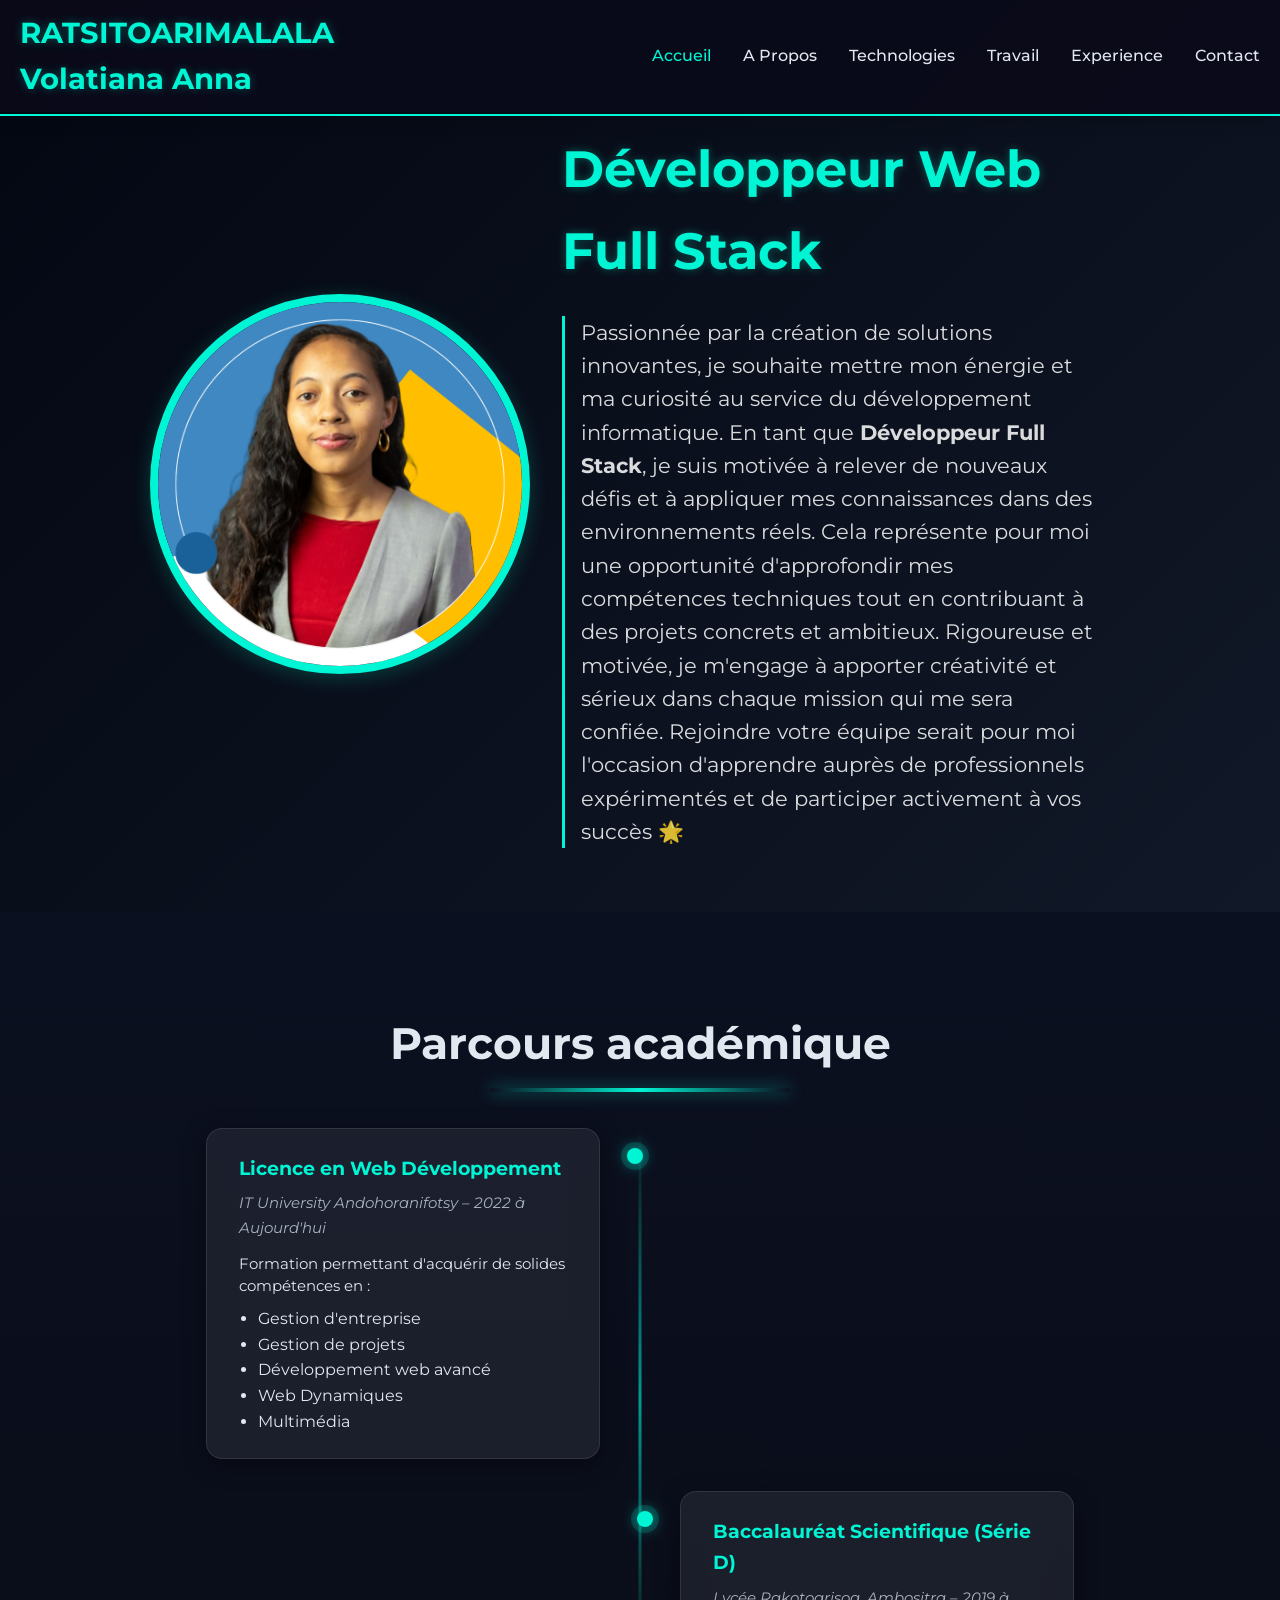
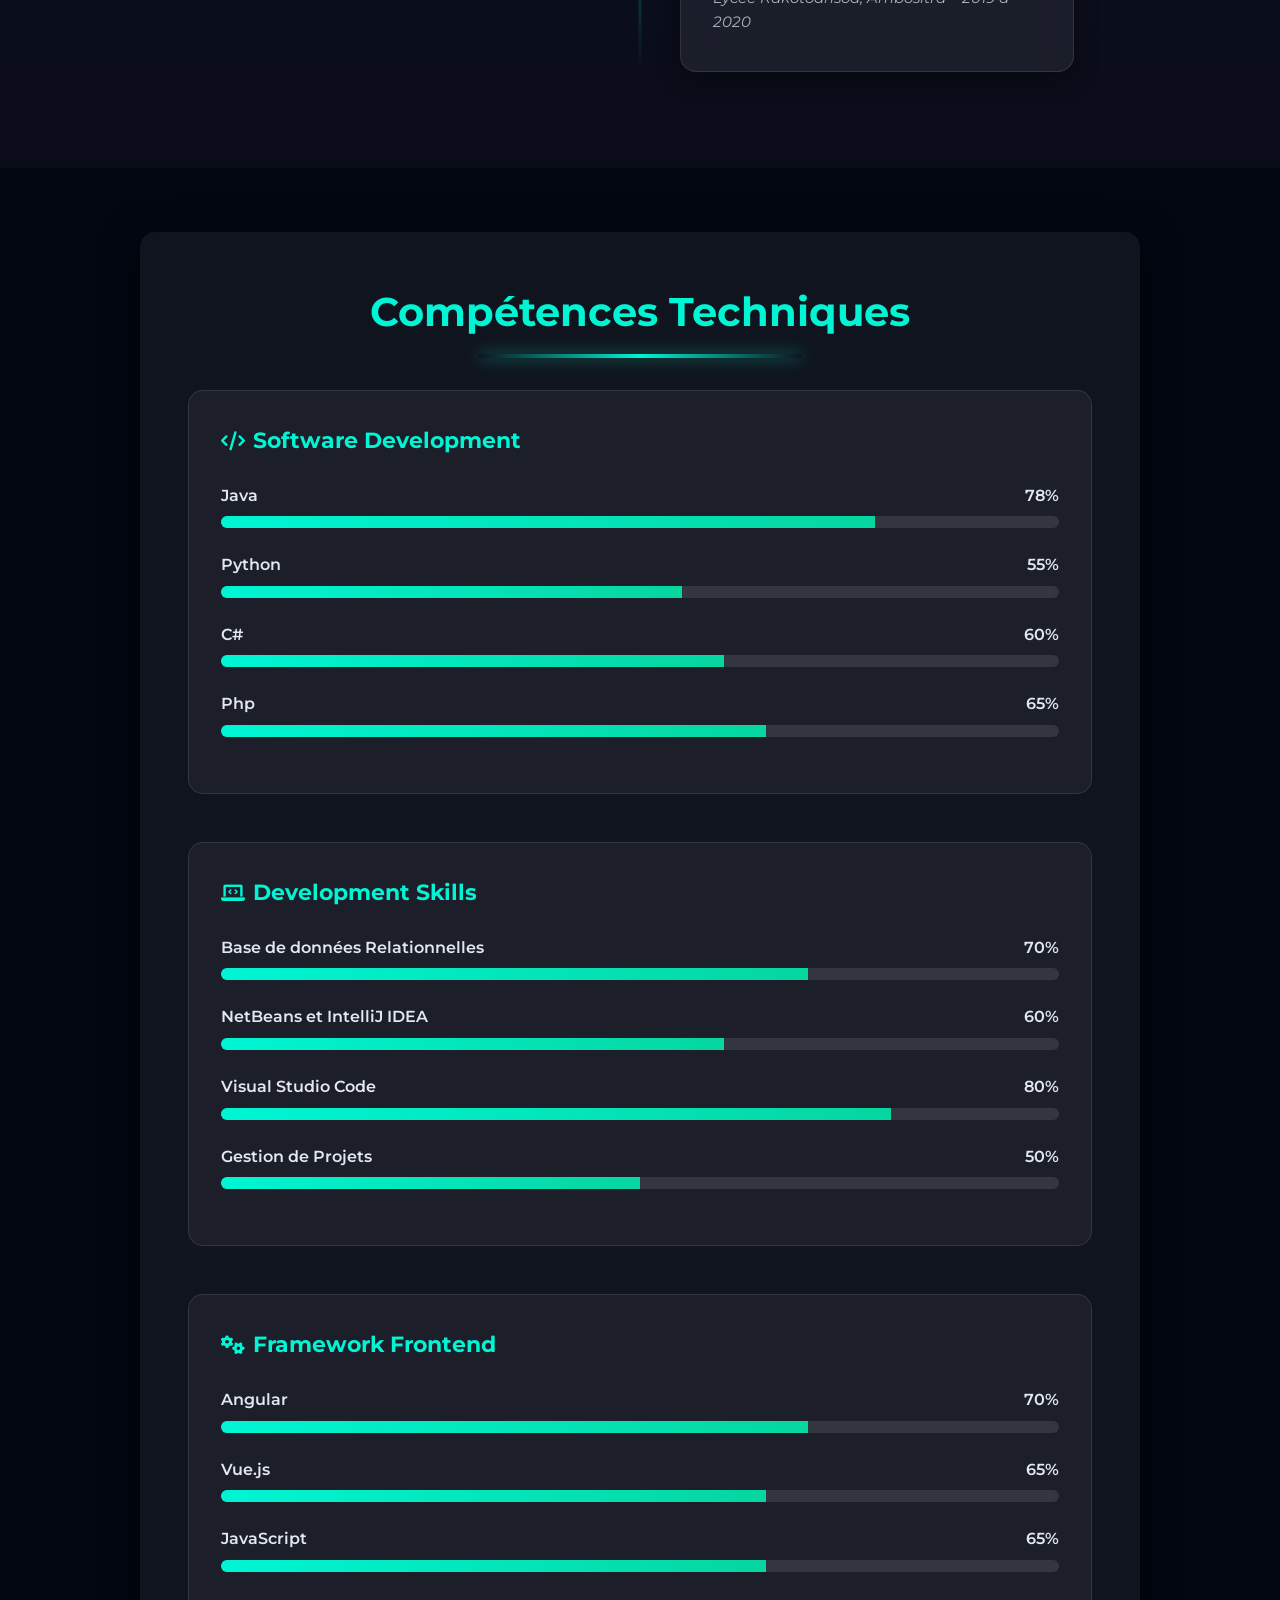
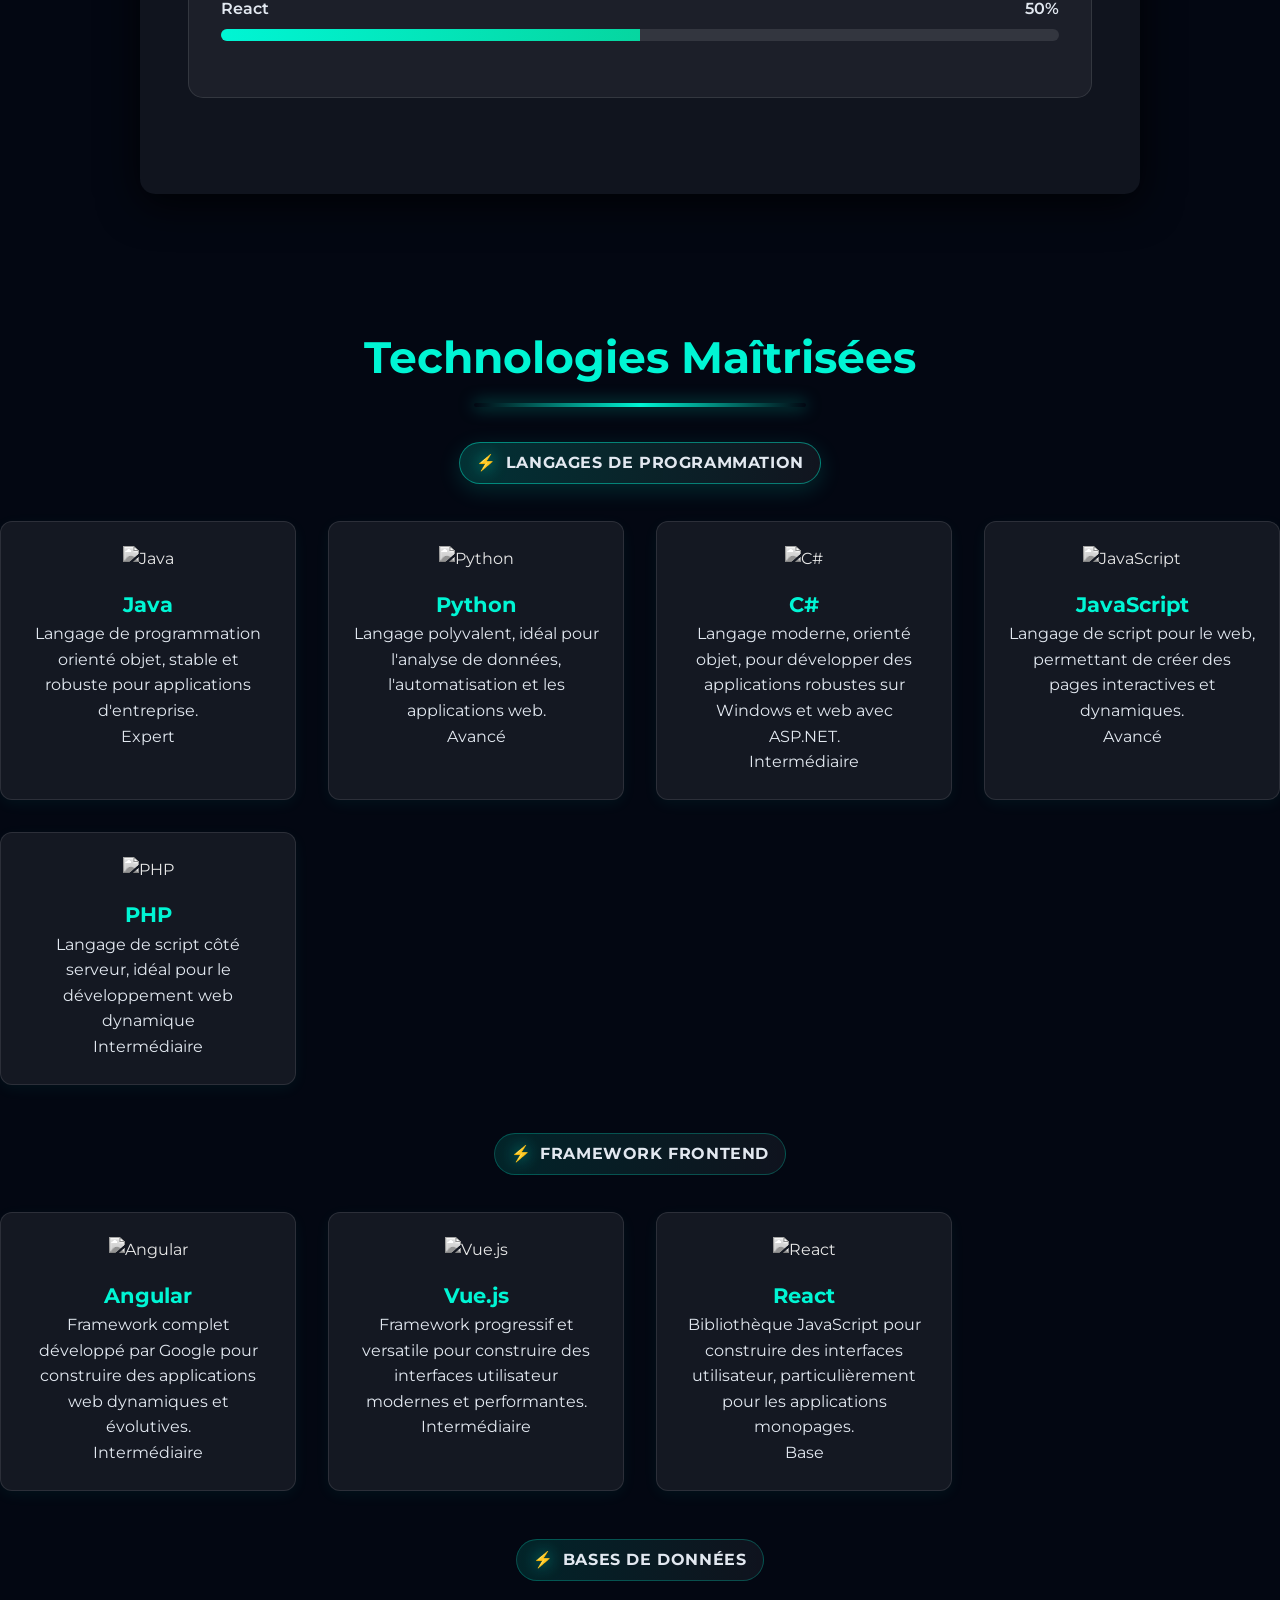
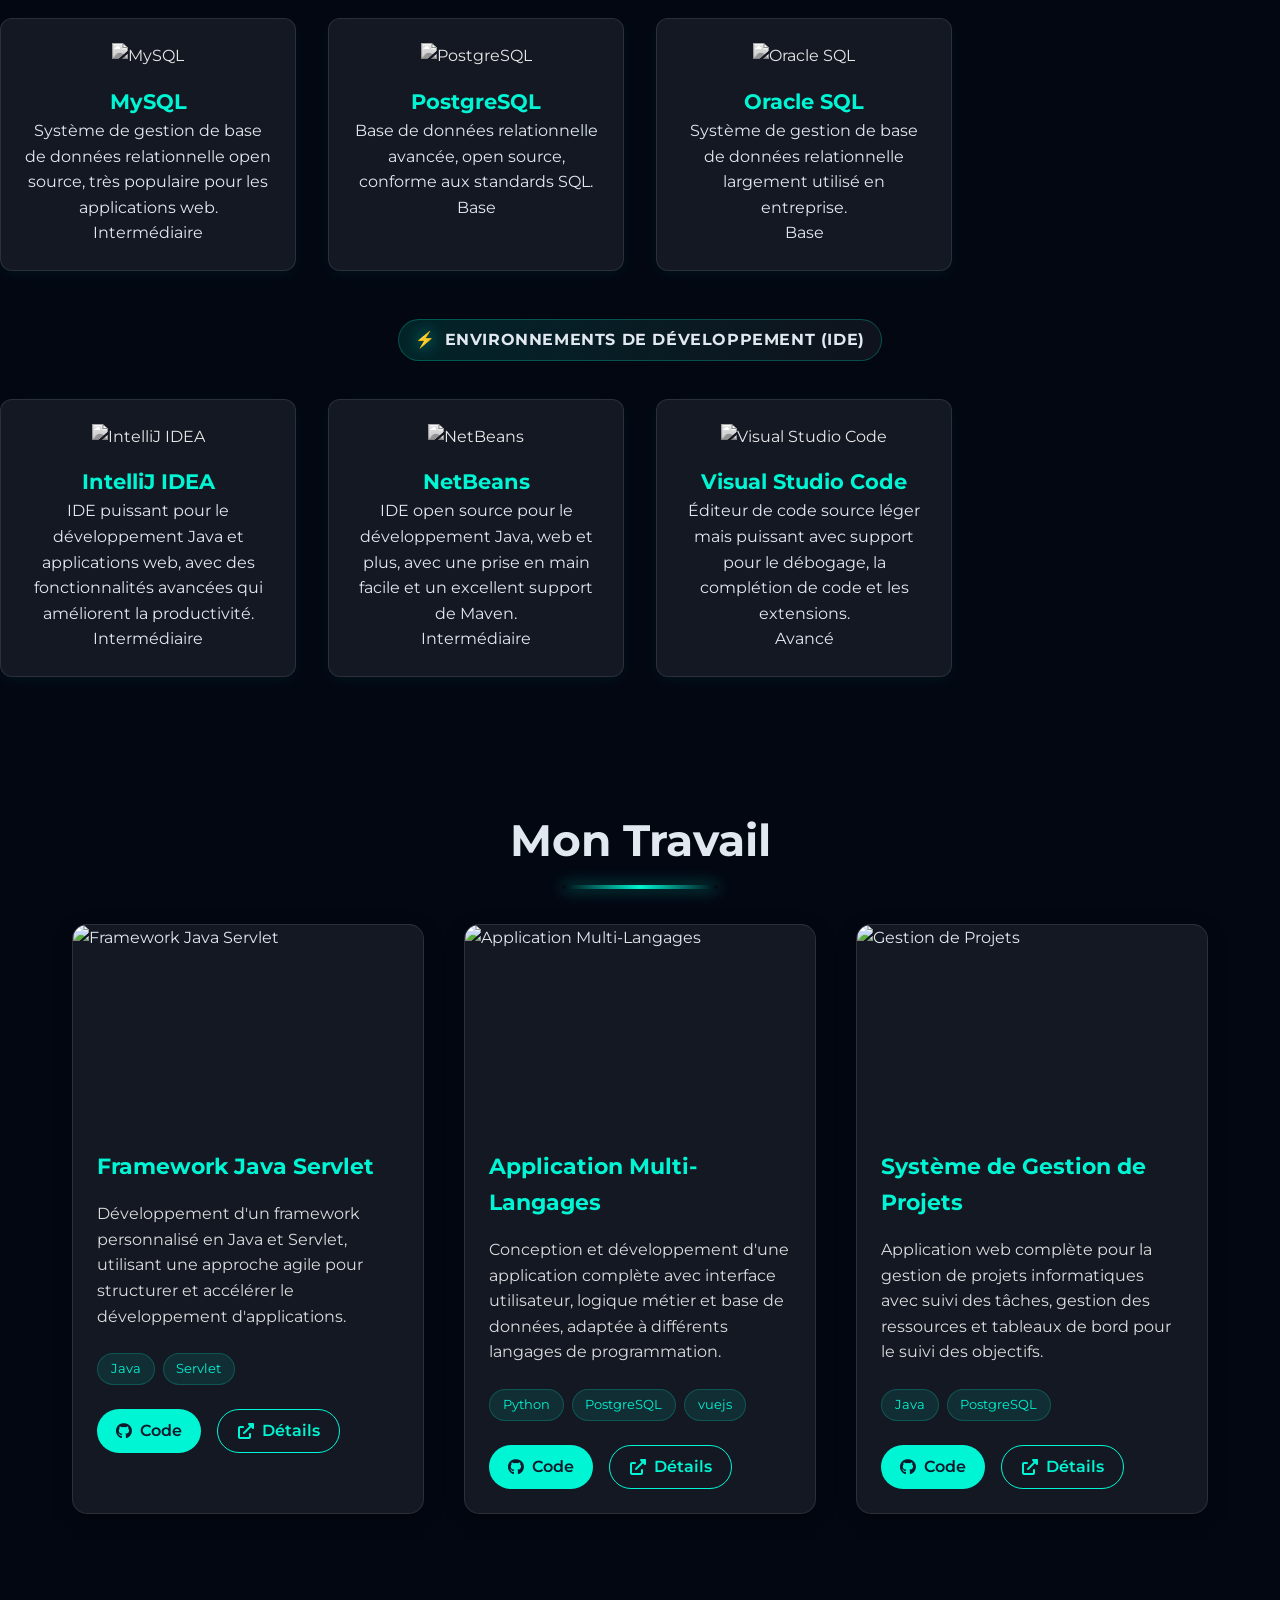
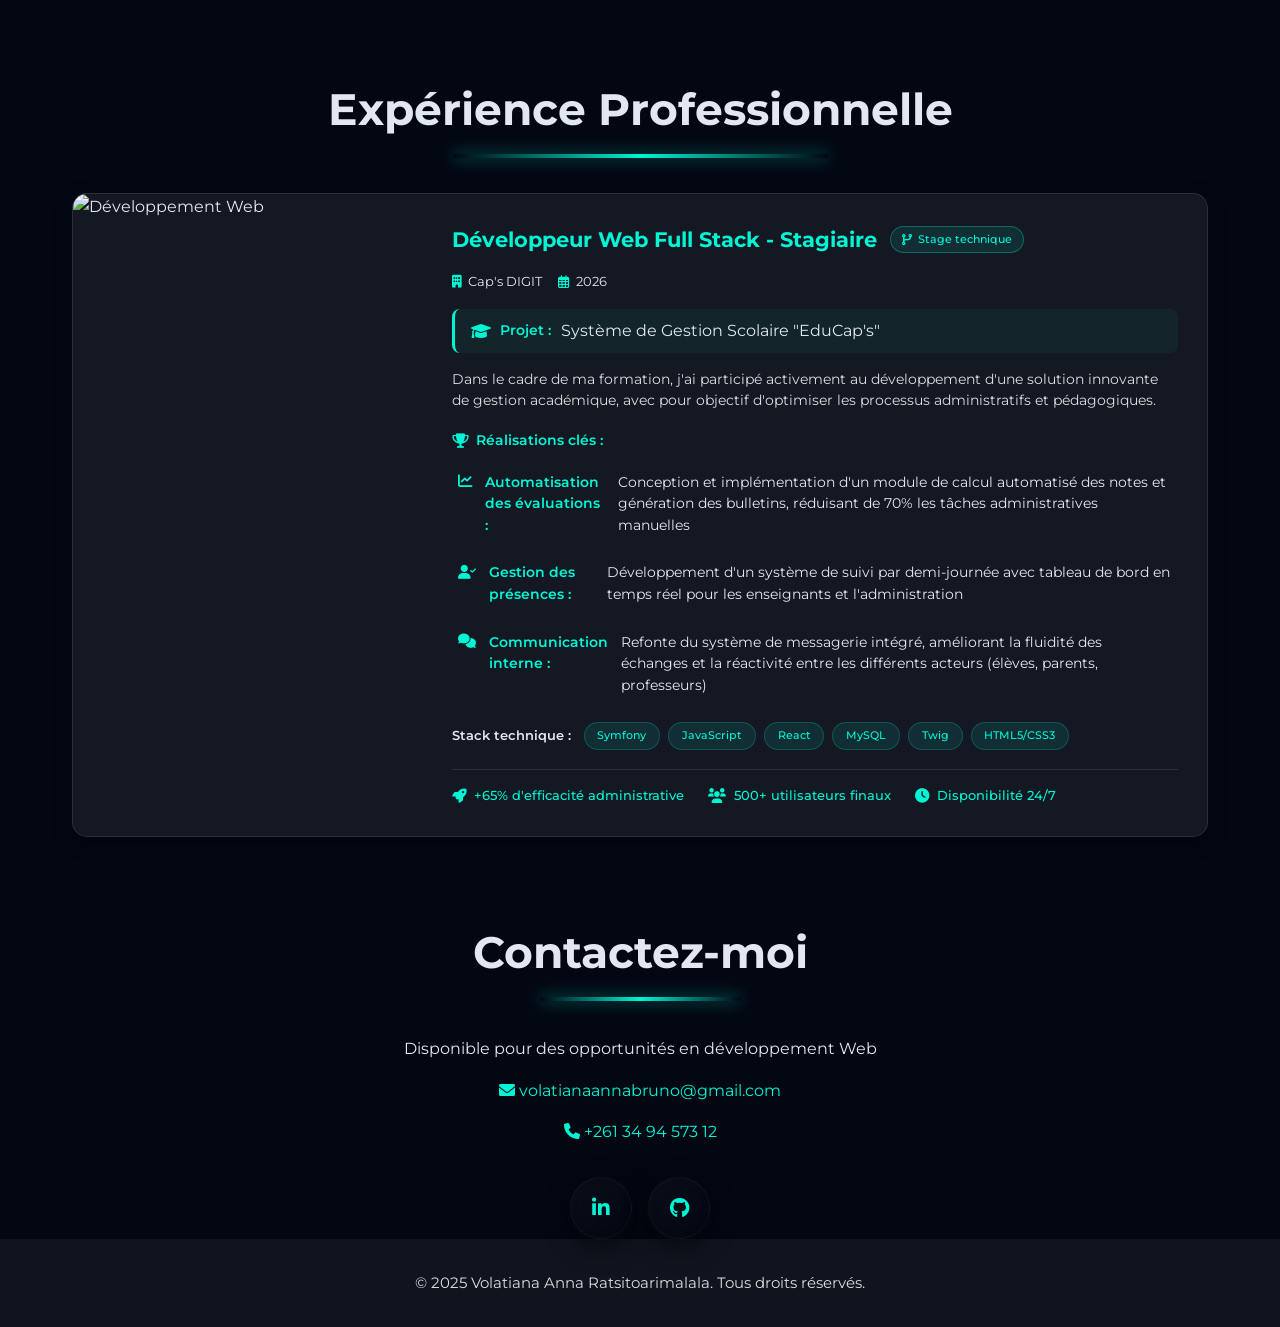
==== commit a7eec3b4: "Merge branches 'main' and 'main' of https://github.com/VolatianaRatsito/Porfolio" ====
--- a/index.html
+++ b/index.html
@@ -14,9 +14,7 @@
         <div class="nav-container">
         <nav>
             <a href="#accueil" class="logo">
-            <img src="asset/images/logo.jpg" alt="Logo Volatiana" 
-                style="height: 50px; width: 50px; border-radius: 50%; margin-right: 10px; border: 2px solid #06d6a0;">
-            <span>Volatiana</span>
+                <span> RATSITOARIMALALA <br> Volatiana Anna</span>
             </a>
 
                 <!-- Bouton hamburger -->
@@ -41,7 +39,7 @@
             <img src="asset/images/Bleu Jaune Créatif  Moderne Photo de Profil LinkedIn.png" alt="Photo de profil de Volatiana">
         </div>
         <div class="header-content">
-        <h1><span id="typed-name"></span></h1>
+        <h1><span id="typed-name">Développeur Web Full Stack</span></h1>
          <p class="greeting">
             Passionnée par la création de solutions innovantes, je souhaite mettre mon énergie et ma curiosité au service du développement informatique. 
             En tant que <strong>Développeur Full Stack</strong>, je suis motivée à relever de nouveaux défis et à appliquer mes connaissances dans des environnements réels. 
@@ -620,7 +618,7 @@
                     <div class="experience-meta">
                         <span class="company">
                             <i class="fas fa-building"></i>
-                            IT University Andohoranifotsy
+                    Cap's DIGIT
                         </span>
                         <span class="date">
                             <i class="far fa-calendar-alt"></i>
@@ -711,7 +709,7 @@
     <footer>
         <p>&copy; 2025 Volatiana Anna Ratsitoarimalala. Tous droits réservés.</p>
     </footer>
-    <script>
+     <script>
         document.addEventListener('DOMContentLoaded', function () {
             // ===== Animation des barres de compétences =====
             const skillBars = document.querySelectorAll('.skill-bar-fill');
@@ -776,21 +774,6 @@
                 document.body.removeChild(lien);
             }
 
-            // ===== Typed.js pour effet de frappe =====
-            new Typed("#typed-name", {
-            strings: [
-                    "Volatiana Anna Ratsitoarimalala",
-                    "Développeur Web Full Stack",
-                    "Développeur Java",
-                     "Développeur C#",
-                    "Passionnée de technologie"
-            ],
-
-                typeSpeed: 60,
-                backSpeed: 40,
-                loop: true
-            });
-
             // ===== Gestion des modales de projets =====
             const detailsButtons = document.querySelectorAll('.details-btn');
             const modals = document.querySelectorAll('.modal');
@@ -803,7 +786,7 @@
                     const projectId = this.getAttribute('data-project');
                     const modal = document.getElementById(`modal-project-${projectId}`);
                     modal.style.display = 'block';
-                    document.body.style.overflow = 'hidden'; // Empêcher le défilement
+                    document.body.style.overflow = 'hidden';
                 });
             });
 
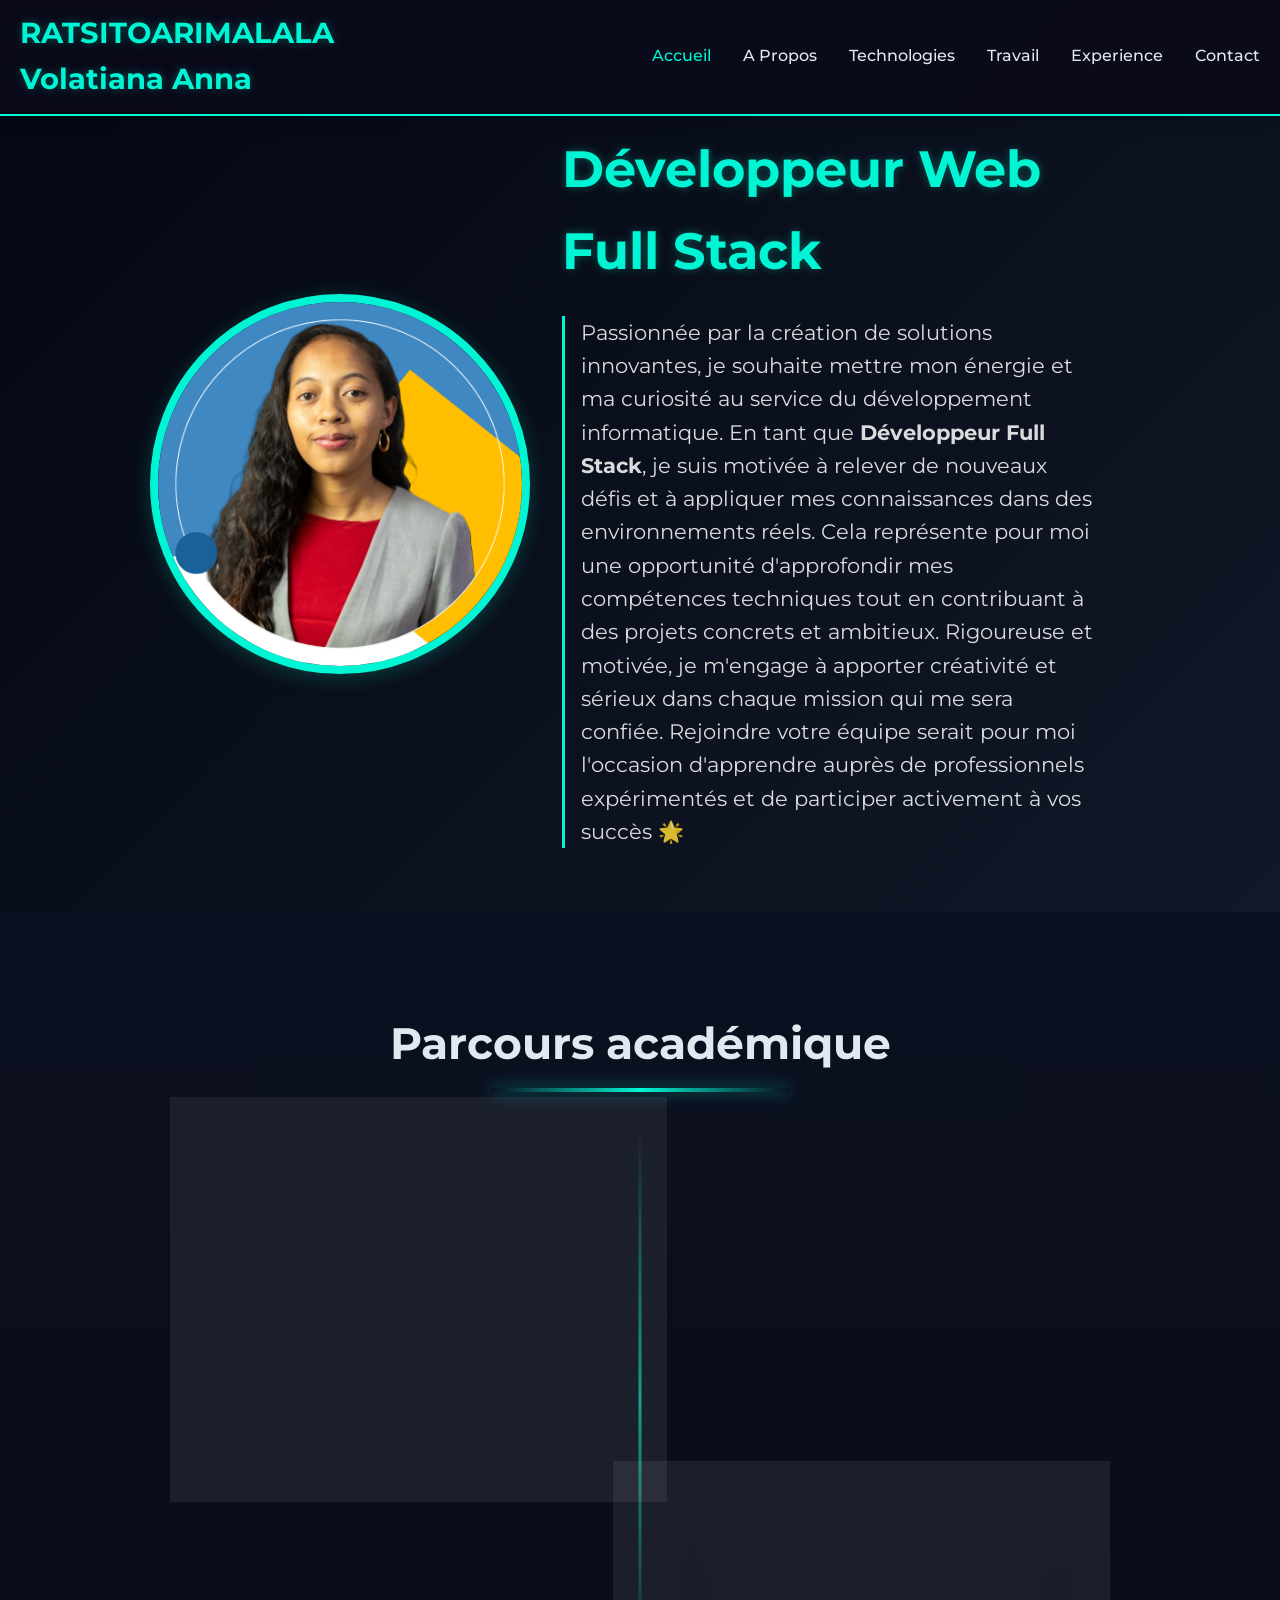
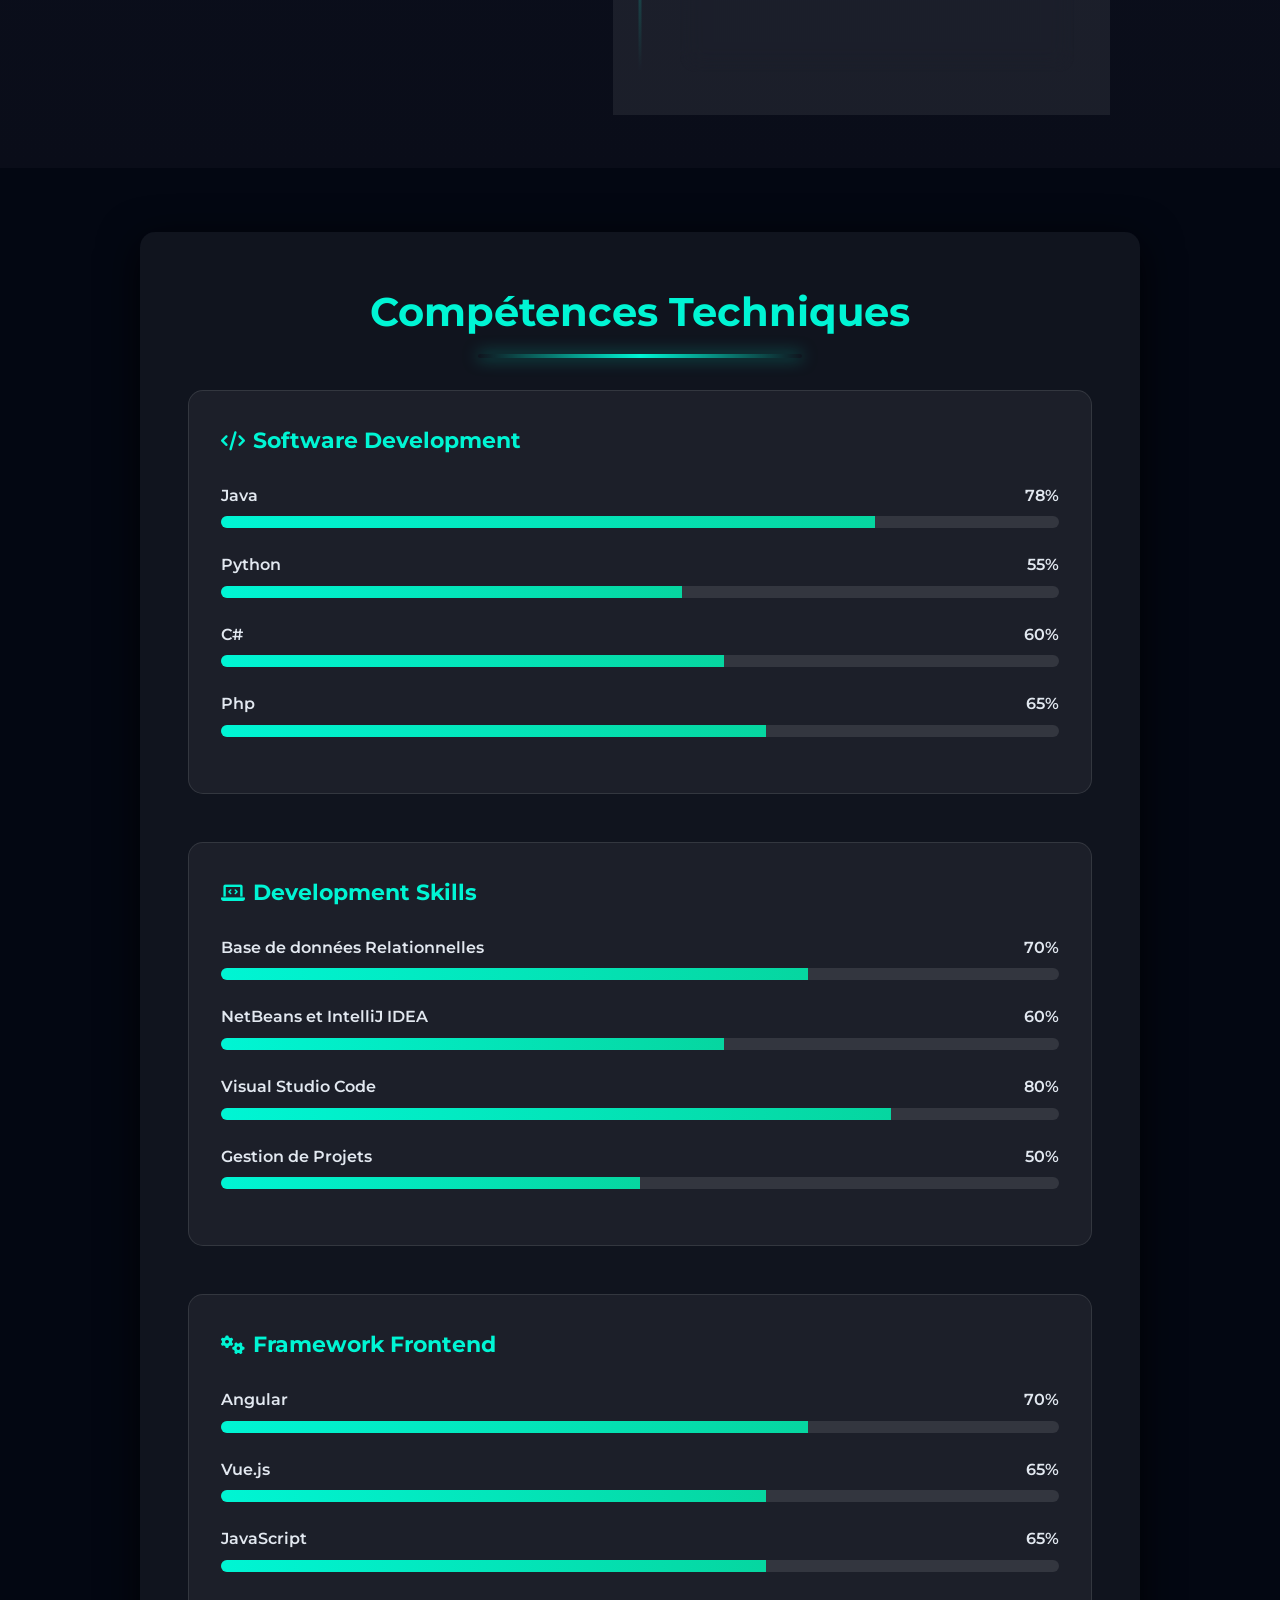
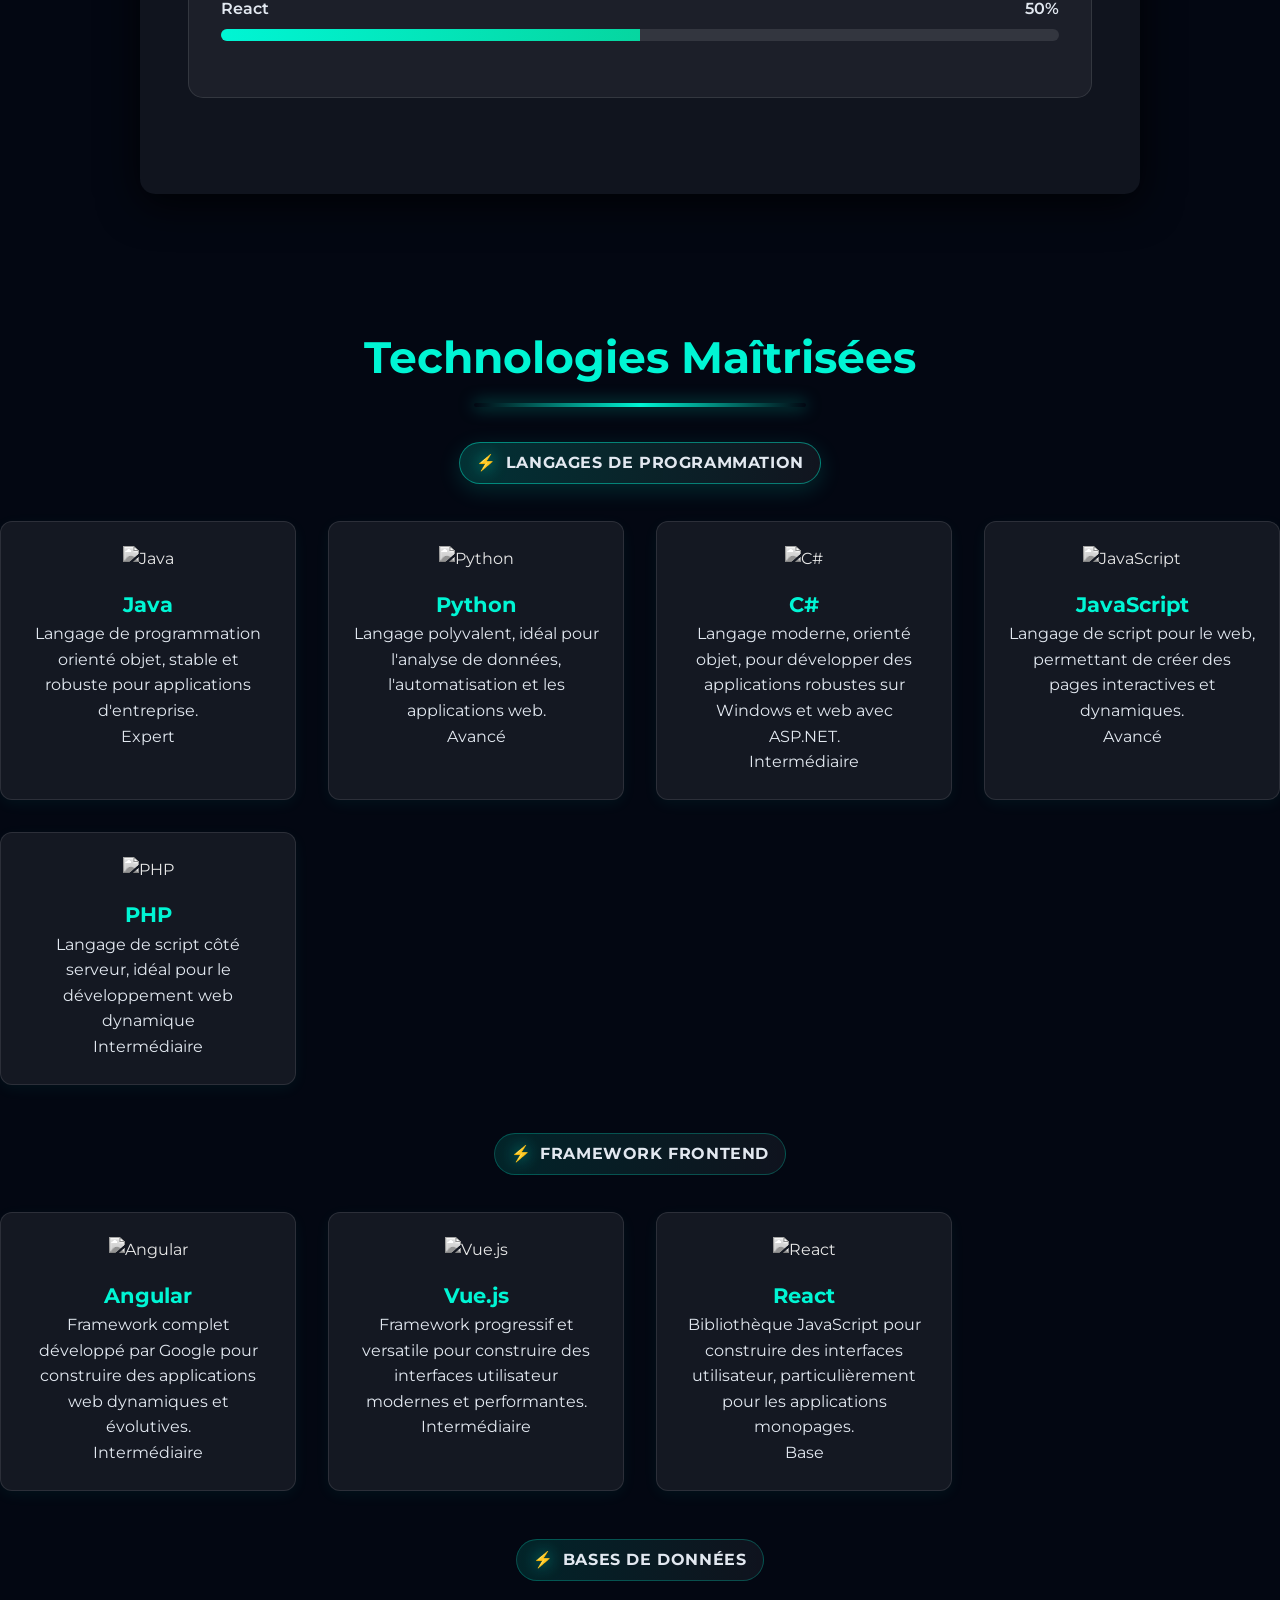
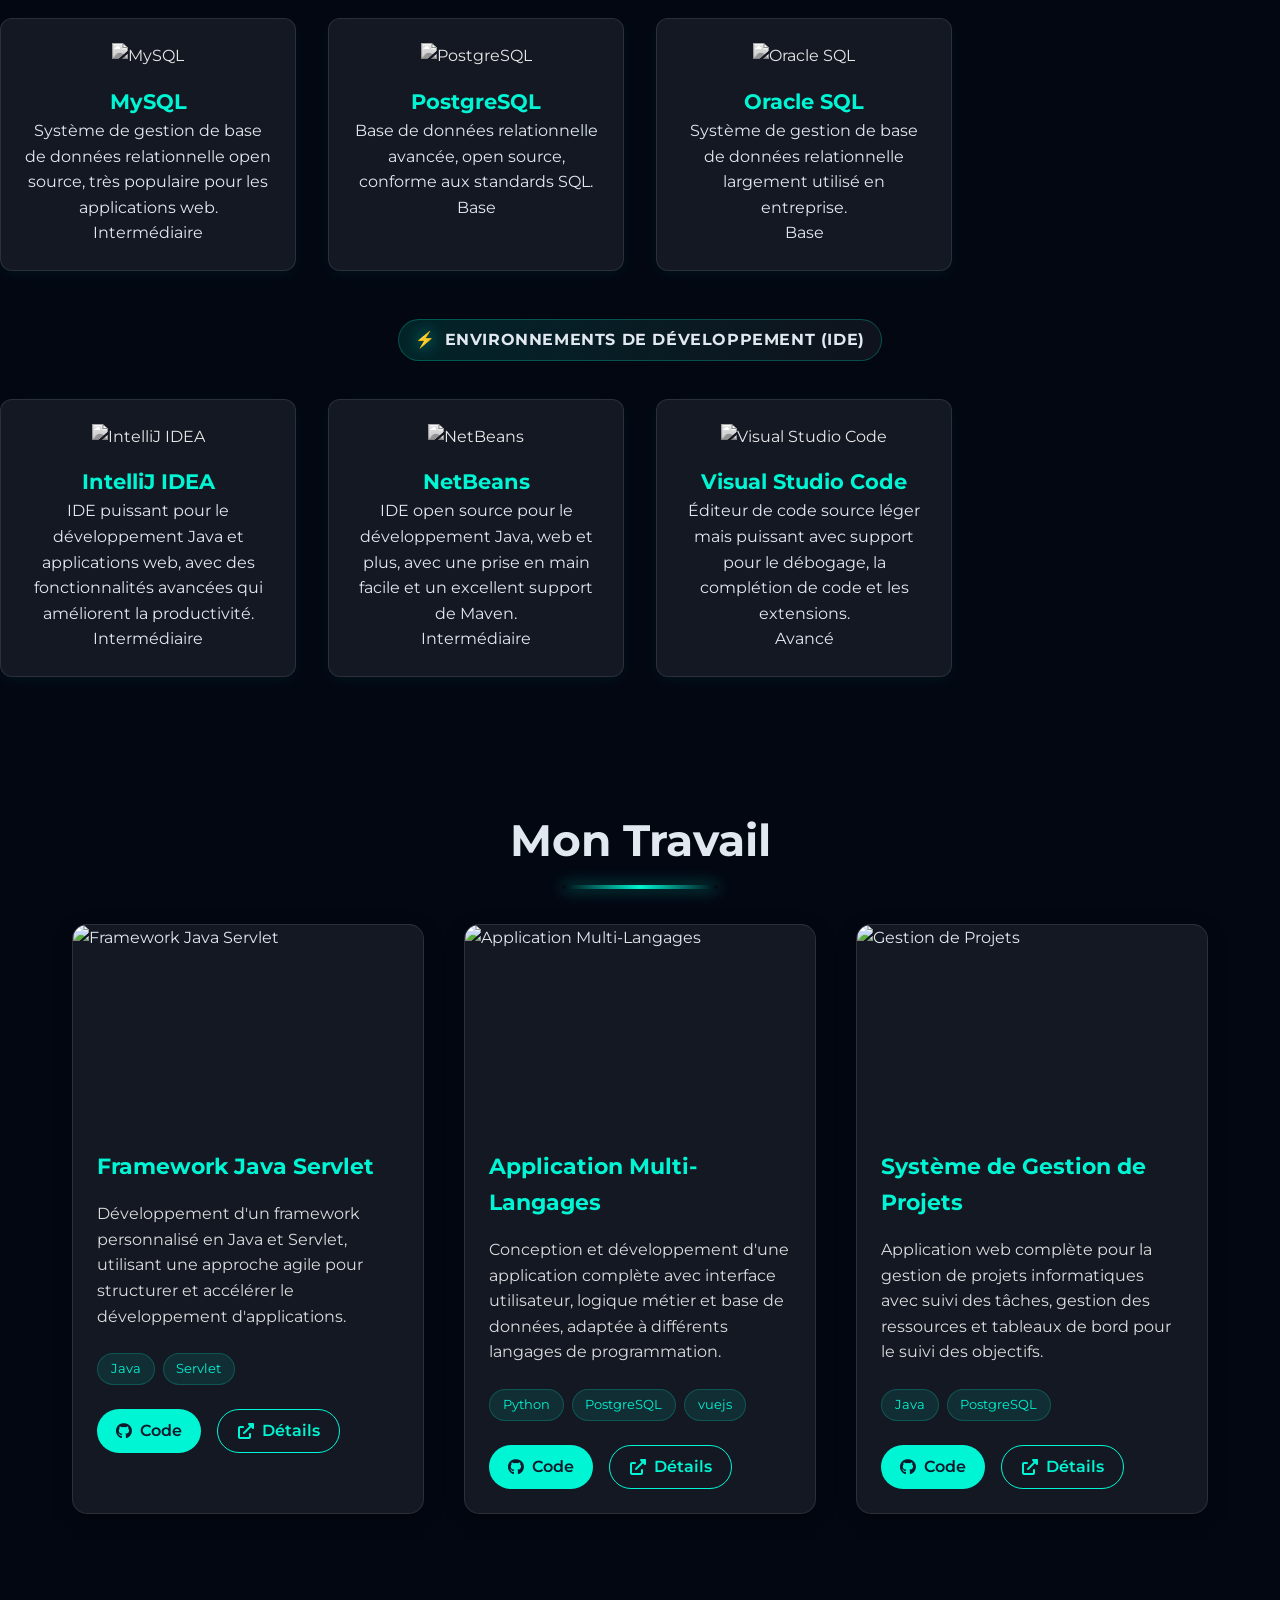
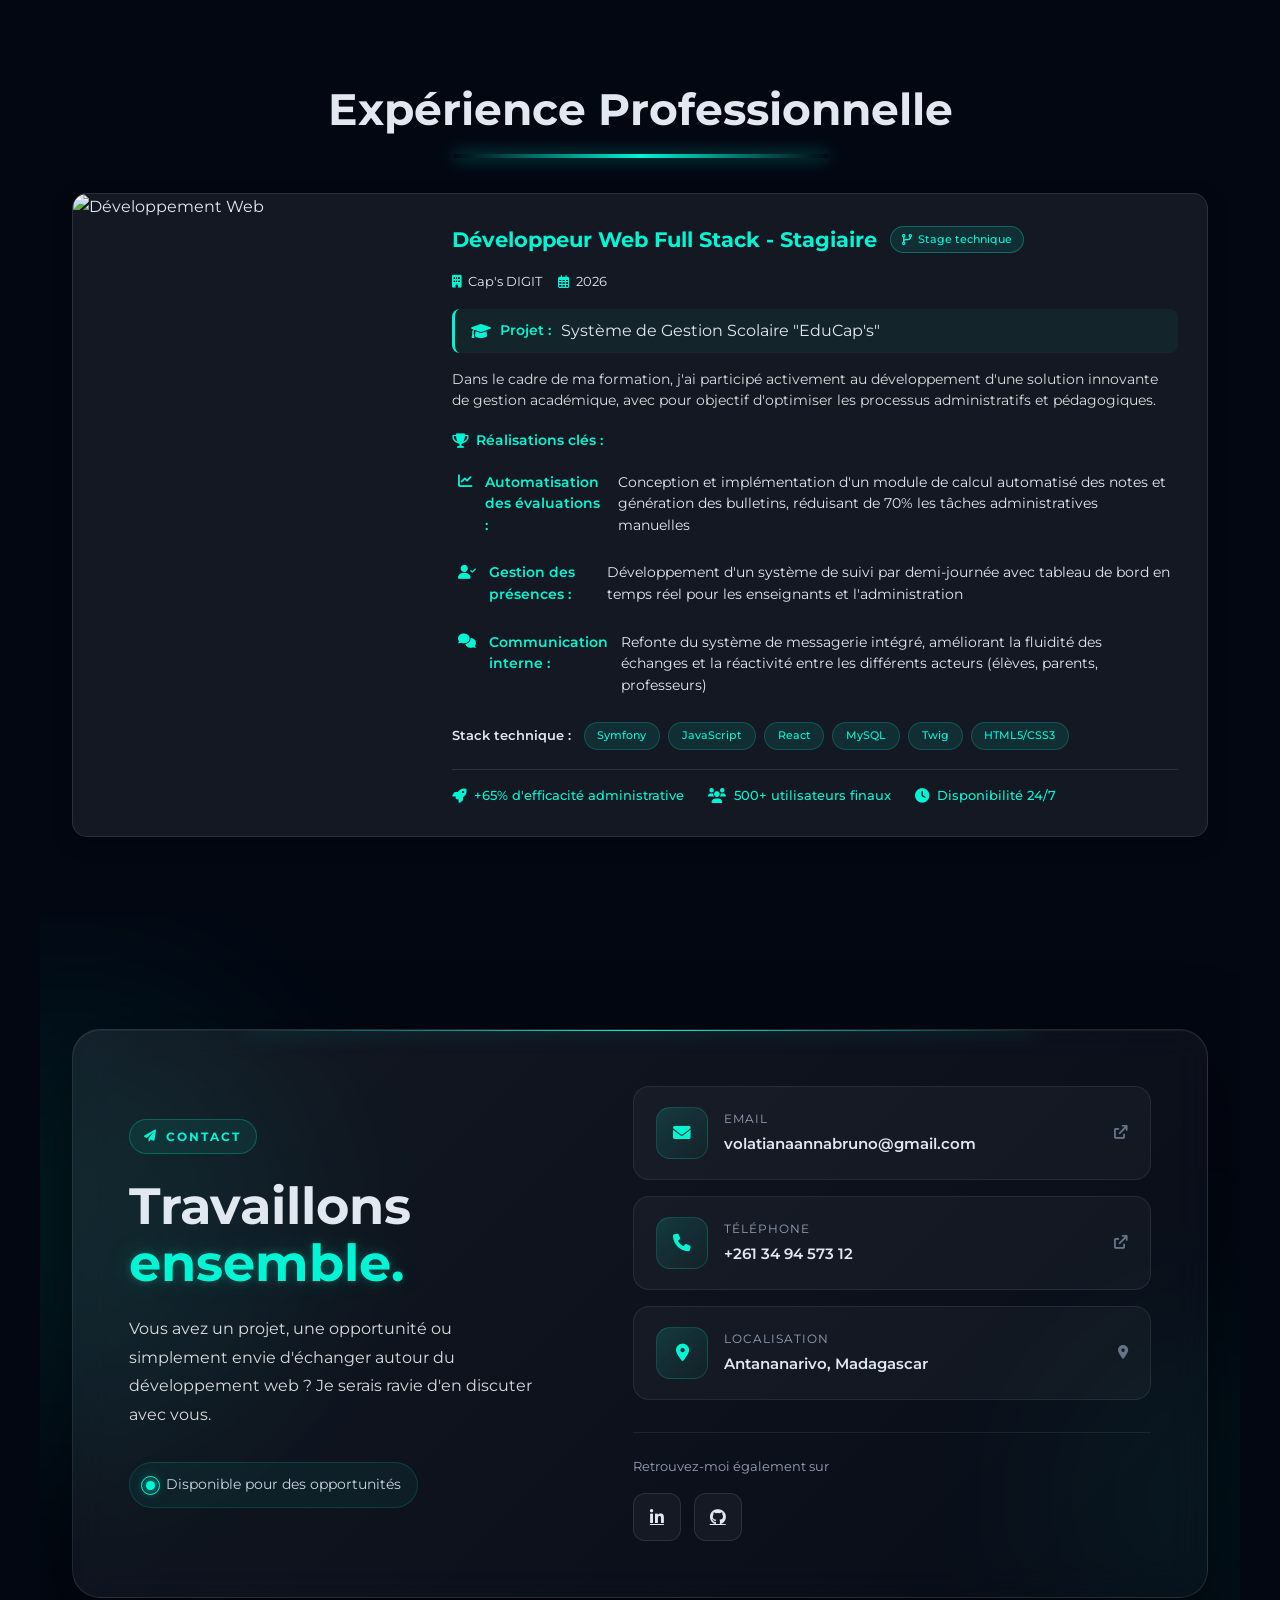
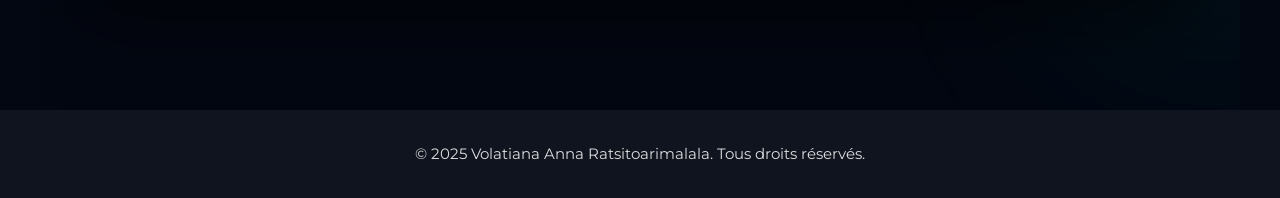
==== commit b3a83317: "ameloioration sur le contact dans l'index.html" ====
--- a/index.html
+++ b/index.html
@@ -685,26 +685,113 @@
     </div>
 </section>
 
-    <section id="contact">
-        <h2>Contactez-moi</h2>
-        <div style="text-align: center; margin-top: 2rem;">
-            <p>Disponible pour des opportunités en développement Web</p>
-            <p style="margin-top: 1rem;">
-                <a href="mailto:volatiananna@gmail.com" style="color: var(--accent-color); text-decoration: none;">
-                    <i class="fas fa-envelope"></i> volatianaannabruno@gmail.com
-                </a>
+   <section id="contact" class="contact-section">
+
+    <div class="contact-container">
+
+        <!-- Introduction -->
+        <div class="contact-intro">
+            <span class="contact-badge">
+                <i class="fas fa-paper-plane"></i>
+                CONTACT
+            </span>
+
+            <h2>Travaillons <span>ensemble.</span></h2>
+
+            <p>
+                Vous avez un projet, une opportunité ou simplement envie
+                d'échanger autour du développement web ?
+                Je serais ravie d'en discuter avec vous.
             </p>
-            <p style="margin-top: 1rem;">
-                <a href="tel:+261349457312" style="color: var(--accent-color); text-decoration: none;">
-                    <i class="fas fa-phone"></i> +261 34 94 573 12
-                </a>
-            </p>
-            <div class="social-links" style="justify-content: center; margin-top: 2rem;">
-                <a href="https://www.linkedin.com/in/volatiana-anna-ratsitoarimalala-2a855a376" target="_blank" title="LinkedIn"><i class="fab fa-linkedin-in"></i></a>
-                <a href="https://github.com/VolatianaRatsito" target="_self" title="github"><i class="fab fa-github"></i></a>
-            </div>
-        </div>
-    </section>
+
+            <div class="contact-status">
+                <span class="status-dot"></span>
+                <span>Disponible pour des opportunités</span>
+            </div>
+        </div>
+
+
+        <!-- Informations de contact -->
+        <div class="contact-info">
+
+            <!-- Email -->
+            <a href="mailto:volatianaannabruno@gmail.com"
+               class="contact-card">
+
+                <div class="contact-icon">
+                    <i class="fas fa-envelope"></i>
+                </div>
+
+                <div class="contact-details">
+                    <span>Email</span>
+                    <strong>volatianaannabruno@gmail.com</strong>
+                </div>
+
+                <i class="fas fa-arrow-up-right-from-square contact-arrow"></i>
+
+            </a>
+
+
+            <!-- Téléphone -->
+            <a href="tel:+261349457312"
+               class="contact-card">
+
+                <div class="contact-icon">
+                    <i class="fas fa-phone"></i>
+                </div>
+
+                <div class="contact-details">
+                    <span>Téléphone</span>
+                    <strong>+261 34 94 573 12</strong>
+                </div>
+
+                <i class="fas fa-arrow-up-right-from-square contact-arrow"></i>
+
+            </a>
+
+
+            <!-- Localisation -->
+            <div class="contact-card">
+
+                <div class="contact-icon">
+                    <i class="fas fa-location-dot"></i>
+                </div>
+
+                <div class="contact-details">
+                    <span>Localisation</span>
+                    <strong>Antananarivo, Madagascar</strong>
+                </div>
+
+                <i class="fas fa-map-marker-alt contact-arrow"></i>
+
+            </div>
+
+
+            <!-- Réseaux sociaux -->
+            <div class="contact-social">
+
+                <span>Retrouvez-moi également sur</span>
+
+                <div class="social-links">
+
+                    <a href="https://www.linkedin.com/in/volatiana-anna-ratsitoarimalala-2a855a376" target="_blank" rel="noopener noreferrer" title="LinkedIn" aria-label="Visiter mon profil LinkedIn">
+                        <i class="fab fa-linkedin-in"></i>
+
+                    </a>
+
+                    <a href="https://github.com/VolatianaRatsito" target="_blank" rel="noopener noreferrer" title="GitHub" aria-label="Visiter mon profil GitHub">
+                        <i class="fab fa-github"></i>
+                    </a>
+
+                </div>
+
+            </div>
+
+        </div>
+
+    </div>
+
+</section>
 
     <footer>
         <p>&copy; 2025 Volatiana Anna Ratsitoarimalala. Tous droits réservés.</p>
@@ -797,6 +884,61 @@
                     modal.style.display = 'none';
                     document.body.style.overflow = 'auto'
                 });
+            });
+
+            /* =========================================================
+            CONTACT SECTION - SCROLL REVEAL
+            ========================================================= */
+
+            document.addEventListener("DOMContentLoaded", () => {
+
+                const contactSection = document.querySelector(".contact-section");
+
+                if (!contactSection) return;
+
+                const revealElements = contactSection.querySelectorAll(
+                    ".contact-intro, .contact-card, .contact-social"
+                );
+
+                revealElements.forEach((element, index) => {
+
+                    element.style.opacity = "0";
+                    element.style.transform = "translateY(25px)";
+                    element.style.transition = `
+                        opacity 0.7s ease ${index * 0.12}s,
+                        transform 0.7s ease ${index * 0.12}s
+                    `;
+
+                });
+
+
+                const observer = new IntersectionObserver(
+                    (entries, observer) => {
+
+                        entries.forEach(entry => {
+
+                            if (!entry.isIntersecting) return;
+
+                            revealElements.forEach(element => {
+
+                                element.style.opacity = "1";
+                                element.style.transform = "translateY(0)";
+
+                            });
+
+                            observer.unobserve(entry.target);
+
+                        });
+
+                    },
+                    {
+                        threshold: 0.15
+                    }
+                );
+
+
+                observer.observe(contactSection);
+
             });
 
             // Fermer la modal en cliquant à l'extérieur
--- a/asset/css/test.css
+++ b/asset/css/test.css
@@ -159,7 +159,7 @@
 
 .header-photo img:hover {
     transform: scale(1.1);
-    box-shadow: 0 20px 60px rgba(0, 255, 212, 0.4);
+    box-shadow: 0 20px 60px rgba(227, 233, 232, 0.4);
 }
 
 .header-content {
@@ -1125,110 +1125,594 @@
     font-size: 0.95rem;
 }
 
-/* ===== Social Links - style premium ===== */
-.social-links {
-  display: flex;
-  justify-content: center;
-  gap: 1rem;
-  margin-top: 2rem;
-  align-items: center;
-  z-index: 2;
-}
-
-/* boutons ronds glass + icônes */
-.social-links a {
-  position: relative;
-  display: inline-flex;
-  align-items: center;
-  justify-content: center;
-  width: 62px;
-  height: 62px;
-  border-radius: 50%;
-  background: linear-gradient(135deg, rgba(255,255,255,0.03), rgba(0,0,0,0.05));
-  border: 1px solid rgba(255,255,255,0.04);
-  color: var(--accent-color);
-  text-decoration: none;
-  font-size: 1.25rem;
-  transition: transform 0.35s ease, box-shadow 0.35s ease, background 0.35s ease, color 0.35s ease;
-  box-shadow: 0 8px 24px rgba(0,0,0,0.6), 0 2px 8px rgba(0,245,212,0.04);
-  overflow: visible;
-  backdrop-filter: blur(6px);
-}
-
-/* petit motif radial pour effet lumineux */
-.social-links a::before {
-  content: '';
-  position: absolute;
-  inset: 0;
-  border-radius: 50%;
-  background: radial-gradient(circle at 30% 20%, rgba(0,245,212,0.10), transparent 30%);
-  opacity: 0;
-  transition: opacity 0.35s;
-  pointer-events: none;
-}
-
-/* tooltip custom (utilise l'attribut title) */
-.social-links a::after {
-  content: attr(title);
-  position: absolute;
-  bottom: -44px;
-  left: 50%;
-  transform: translateX(-50%) translateY(6px);
-  background: var(--card-bg);
-  color: var(--secondary-color);
-  padding: 6px 10px;
-  border-radius: 8px;
-  font-size: 0.85rem;
-  white-space: nowrap;
-  opacity: 0;
-  pointer-events: none;
-  transition: opacity 0.22s ease, transform 0.22s ease;
-  border: 1px solid rgba(255,255,255,0.04);
-  box-shadow: 0 6px 18px rgba(0,0,0,0.5);
-}
-
-/* icône animation légère */
-.social-links a i {
-  transform: translateY(0);
-  transition: transform 0.35s ease;
-}
-
-/* Hover / focus : glow + couleur inverse */
-.social-links a:hover,
-.social-links a:focus {
-  transform: translateY(-6px) scale(1.03);
-  color: var(--primary-color);
-  background: linear-gradient(135deg, var(--accent-color), var(--accent-hover));
-  box-shadow: 0 18px 40px rgba(0,245,212,0.18);
-  outline: none;
-}
-
-/* montrer les pseudo-éléments au hover/focus */
-.social-links a:hover::before,
-.social-links a:focus::before {
-  opacity: 1;
-}
-.social-links a:hover::after,
-.social-links a:focus::after {
-  opacity: 1;
-  transform: translateX(-50%) translateY(0);
-  color: var(--primary-color);
-  background: var(--accent-color);
-}
-
-/* icône rebond pendant hover */
-.social-links a:hover i,
-.social-links a:focus i {
-  transform: translateY(-3px) scale(1.12);
-}
-
-/* accessibilité : focus visible */
-.social-links a:focus {
-  box-shadow: 0 0 0 6px rgba(0,245,212,0.10), 0 12px 30px rgba(0,0,0,0.6);
-}
-
-/* responsive */
-@media (max-width: 576px) {
-  .social-links a { width: 50px; height: 50px; font-size: 1.1rem; }
-  .social-links a::after { bottom: -40px; font-size: 0.8rem; }
-}
+/* =========================================================
+   CONTACT SECTION
+   ========================================================= */
+
+.contact-section {
+    position: relative;
+    max-width: 1200px;
+    margin: 0 auto;
+    padding: 7rem 2rem;
+    overflow: hidden;
+}
+
+
+/* ===== Background glow ===== */
+
+.contact-section::before {
+    content: "";
+    position: absolute;
+    width: 450px;
+    height: 450px;
+    top: 10%;
+    left: -200px;
+    background: rgba(0, 245, 212, 0.08);
+    border-radius: 50%;
+    filter: blur(100px);
+    pointer-events: none;
+}
+
+.contact-section::after {
+    content: "";
+    position: absolute;
+    width: 350px;
+    height: 350px;
+    right: -150px;
+    bottom: 5%;
+    background: rgba(6, 214, 160, 0.06);
+    border-radius: 50%;
+    filter: blur(100px);
+    pointer-events: none;
+}
+
+
+/* ===== Container ===== */
+
+.contact-container {
+    position: relative;
+    z-index: 1;
+
+    display: grid;
+    grid-template-columns: 0.9fr 1.1fr;
+    gap: 5rem;
+
+    padding: 3.5rem;
+
+    background:
+        linear-gradient(
+            135deg,
+            rgba(255, 255, 255, 0.07),
+            rgba(255, 255, 255, 0.025)
+        );
+
+    border: 1px solid rgba(255, 255, 255, 0.1);
+
+    border-radius: 28px;
+
+    backdrop-filter: blur(18px);
+
+    box-shadow:
+        0 25px 80px rgba(0, 0, 0, 0.55),
+        inset 0 1px 0 rgba(255, 255, 255, 0.05);
+
+    overflow: hidden;
+}
+
+
+/* Petite ligne lumineuse supérieure */
+
+.contact-container::before {
+    content: "";
+    position: absolute;
+    top: 0;
+    left: 15%;
+    width: 70%;
+    height: 1px;
+
+    background: linear-gradient(
+        90deg,
+        transparent,
+        var(--accent-color),
+        transparent
+    );
+
+    box-shadow: 0 0 20px var(--accent-color);
+}
+
+
+/* =========================================================
+   INTRODUCTION
+   ========================================================= */
+
+.contact-intro {
+    display: flex;
+    flex-direction: column;
+    justify-content: center;
+}
+
+
+/* Badge */
+
+.contact-badge {
+    display: inline-flex;
+    align-items: center;
+    gap: 0.5rem;
+
+    width: fit-content;
+
+    padding: 0.45rem 0.9rem;
+
+    border-radius: 50px;
+
+    background: rgba(0, 245, 212, 0.08);
+
+    border: 1px solid rgba(0, 245, 212, 0.25);
+
+    color: var(--accent-color);
+
+    font-size: 0.75rem;
+    font-weight: 700;
+
+    letter-spacing: 2px;
+
+    margin-bottom: 1.5rem;
+}
+
+
+/* Titre */
+
+.contact-intro h2 {
+    text-align: left;
+
+    font-size: clamp(2.5rem, 4vw, 4rem);
+
+    line-height: 1.1;
+
+    color: var(--secondary-color);
+
+    margin-bottom: 1.5rem;
+}
+
+.contact-intro h2::after {
+    display: none;
+}
+
+.contact-intro h2 span {
+    color: var(--accent-color);
+
+    text-shadow:
+        0 0 10px rgba(0, 245, 212, 0.25),
+        0 0 30px rgba(0, 245, 212, 0.15);
+}
+
+
+/* Description */
+
+.contact-intro > p {
+    max-width: 500px;
+
+    color: var(--text-light);
+
+    font-size: 1rem;
+
+    line-height: 1.8;
+
+    margin-bottom: 2rem;
+}
+
+
+/* =========================================================
+   STATUS
+   ========================================================= */
+
+.contact-status {
+    display: inline-flex;
+    align-items: center;
+    gap: 0.7rem;
+
+    width: fit-content;
+
+    padding: 0.7rem 1rem;
+
+    background: rgba(0, 245, 212, 0.05);
+
+    border: 1px solid rgba(0, 245, 212, 0.15);
+
+    border-radius: 50px;
+
+    color: #cbd5e1;
+
+    font-size: 0.85rem;
+}
+
+
+/* Point vert */
+
+.status-dot {
+    position: relative;
+
+    width: 9px;
+    height: 9px;
+
+    border-radius: 50%;
+
+    background: var(--accent-color);
+
+    box-shadow:
+        0 0 8px var(--accent-color),
+        0 0 15px rgba(0, 245, 212, 0.5);
+}
+
+
+/* Animation du point */
+
+.status-dot::before {
+    content: "";
+
+    position: absolute;
+
+    inset: -5px;
+
+    border-radius: 50%;
+
+    border: 1px solid var(--accent-color);
+
+    animation: pulseStatus 2s infinite;
+}
+
+@keyframes pulseStatus {
+
+    0% {
+        transform: scale(0.7);
+        opacity: 0.8;
+    }
+
+    70% {
+        transform: scale(1.4);
+        opacity: 0;
+    }
+
+    100% {
+        transform: scale(1.4);
+        opacity: 0;
+    }
+}
+
+
+/* =========================================================
+   CONTACT INFORMATION
+   ========================================================= */
+
+.contact-info {
+    display: flex;
+    flex-direction: column;
+    gap: 1rem;
+}
+
+
+/* ===== Contact card ===== */
+
+.contact-card {
+    position: relative;
+
+    display: flex;
+    align-items: center;
+
+    gap: 1rem;
+
+    padding: 1.25rem 1.4rem;
+
+    background: rgba(255, 255, 255, 0.035);
+
+    border: 1px solid rgba(255, 255, 255, 0.08);
+
+    border-radius: 16px;
+
+    color: inherit;
+
+    text-decoration: none;
+
+    transition:
+        transform 0.35s ease,
+        border-color 0.35s ease,
+        background 0.35s ease,
+        box-shadow 0.35s ease;
+}
+
+
+/* Hover */
+
+.contact-card:hover {
+    transform: translateX(8px);
+
+    background: rgba(0, 245, 212, 0.06);
+
+    border-color: rgba(0, 245, 212, 0.35);
+
+    box-shadow:
+        0 10px 35px rgba(0, 0, 0, 0.25),
+        0 0 25px rgba(0, 245, 212, 0.08);
+}
+
+
+/* =========================================================
+   CONTACT ICON
+   ========================================================= */
+
+.contact-icon {
+    flex-shrink: 0;
+
+    width: 52px;
+    height: 52px;
+
+    display: flex;
+    align-items: center;
+    justify-content: center;
+
+    border-radius: 14px;
+
+    background:
+        linear-gradient(
+            135deg,
+            rgba(0, 245, 212, 0.15),
+            rgba(6, 214, 160, 0.04)
+        );
+
+    border: 1px solid rgba(0, 245, 212, 0.18);
+
+    color: var(--accent-color);
+
+    font-size: 1.1rem;
+
+    transition:
+        transform 0.35s ease,
+        background 0.35s ease;
+}
+
+.contact-card:hover .contact-icon {
+    transform: scale(1.08) rotate(-4deg);
+
+    background:
+        linear-gradient(
+            135deg,
+            var(--accent-color),
+            var(--accent-hover)
+        );
+
+    color: var(--primary-color);
+}
+
+
+/* =========================================================
+   CONTACT DETAILS
+   ========================================================= */
+
+.contact-details {
+    display: flex;
+    flex-direction: column;
+
+    gap: 0.2rem;
+
+    min-width: 0;
+}
+
+.contact-details span {
+    color: #94a3b8;
+
+    font-size: 0.75rem;
+
+    text-transform: uppercase;
+
+    letter-spacing: 1px;
+}
+
+.contact-details strong {
+    color: var(--secondary-color);
+
+    font-size: 0.95rem;
+
+    font-weight: 600;
+
+    word-break: break-word;
+}
+
+
+/* =========================================================
+   ARROW
+   ========================================================= */
+
+.contact-arrow {
+    margin-left: auto;
+
+    color: #64748b;
+
+    font-size: 0.85rem;
+
+    transition:
+        transform 0.3s ease,
+        color 0.3s ease;
+}
+
+.contact-card:hover .contact-arrow {
+    color: var(--accent-color);
+
+    transform: translate(3px, -3px);
+}
+
+
+/* =========================================================
+   SOCIAL NETWORKS
+   ========================================================= */
+
+.contact-social {
+    margin-top: 1rem;
+
+    padding-top: 1.5rem;
+
+    border-top: 1px solid rgba(255, 255, 255, 0.08);
+}
+
+.contact-social > span {
+    display: block;
+
+    margin-bottom: 1rem;
+
+    color: #94a3b8;
+
+    font-size: 0.8rem;
+}
+
+
+/* Social links */
+
+.contact-social .social-links {
+    display: flex;
+
+    justify-content: flex-start;
+
+    gap: 0.8rem;
+
+    margin-top: 0;
+}
+
+
+/* Boutons */
+
+.contact-social .social-links a {
+    width: 48px;
+    height: 48px;
+
+    border-radius: 12px;
+
+    display: flex;
+    align-items: center;
+    justify-content: center;
+
+    background: rgba(255, 255, 255, 0.04);
+
+    border: 1px solid rgba(255, 255, 255, 0.1);
+
+    color: var(--secondary-color);
+
+    font-size: 1rem;
+
+    box-shadow: none;
+
+    transition:
+        transform 0.3s ease,
+        background 0.3s ease,
+        color 0.3s ease,
+        border-color 0.3s ease;
+}
+
+
+/* Hover social */
+
+.contact-social .social-links a:hover {
+    transform: translateY(-5px);
+
+    background: var(--accent-color);
+
+    border-color: var(--accent-color);
+
+    color: var(--primary-color);
+
+    box-shadow:
+        0 10px 25px rgba(0, 245, 212, 0.25);
+}
+
+
+/* Désactive l'ancien tooltip */
+
+.contact-social .social-links a::before {
+    display: none;
+}
+
+
+/* =========================================================
+   RESPONSIVE TABLET
+   ========================================================= */
+
+@media (max-width: 900px) {
+
+    .contact-container {
+        grid-template-columns: 1fr;
+
+        gap: 3rem;
+
+        padding: 2.5rem;
+    }
+
+    .contact-intro h2 {
+        text-align: center;
+    }
+
+    .contact-intro > p {
+        max-width: 650px;
+
+        margin-left: auto;
+        margin-right: auto;
+
+        text-align: center;
+    }
+
+    .contact-badge,
+    .contact-status {
+        margin-left: auto;
+        margin-right: auto;
+    }
+
+}
+
+
+/* =========================================================
+   RESPONSIVE MOBILE
+   ========================================================= */
+
+@media (max-width: 600px) {
+
+    .contact-section {
+        padding: 4rem 1rem;
+    }
+
+    .contact-container {
+        padding: 2rem 1.2rem;
+
+        border-radius: 20px;
+
+        gap: 2.5rem;
+    }
+
+    .contact-intro h2 {
+        font-size: 2.3rem;
+    }
+
+    .contact-intro > p {
+        font-size: 0.9rem;
+    }
+
+    .contact-card {
+        padding: 1rem;
+    }
+
+    .contact-icon {
+        width: 45px;
+        height: 45px;
+
+        border-radius: 12px;
+    }
+
+    .contact-details strong {
+        font-size: 0.82rem;
+    }
+
+    .contact-details span {
+        font-size: 0.65rem;
+    }
+
+    .contact-arrow {
+        display: none;
+    }
+
+}
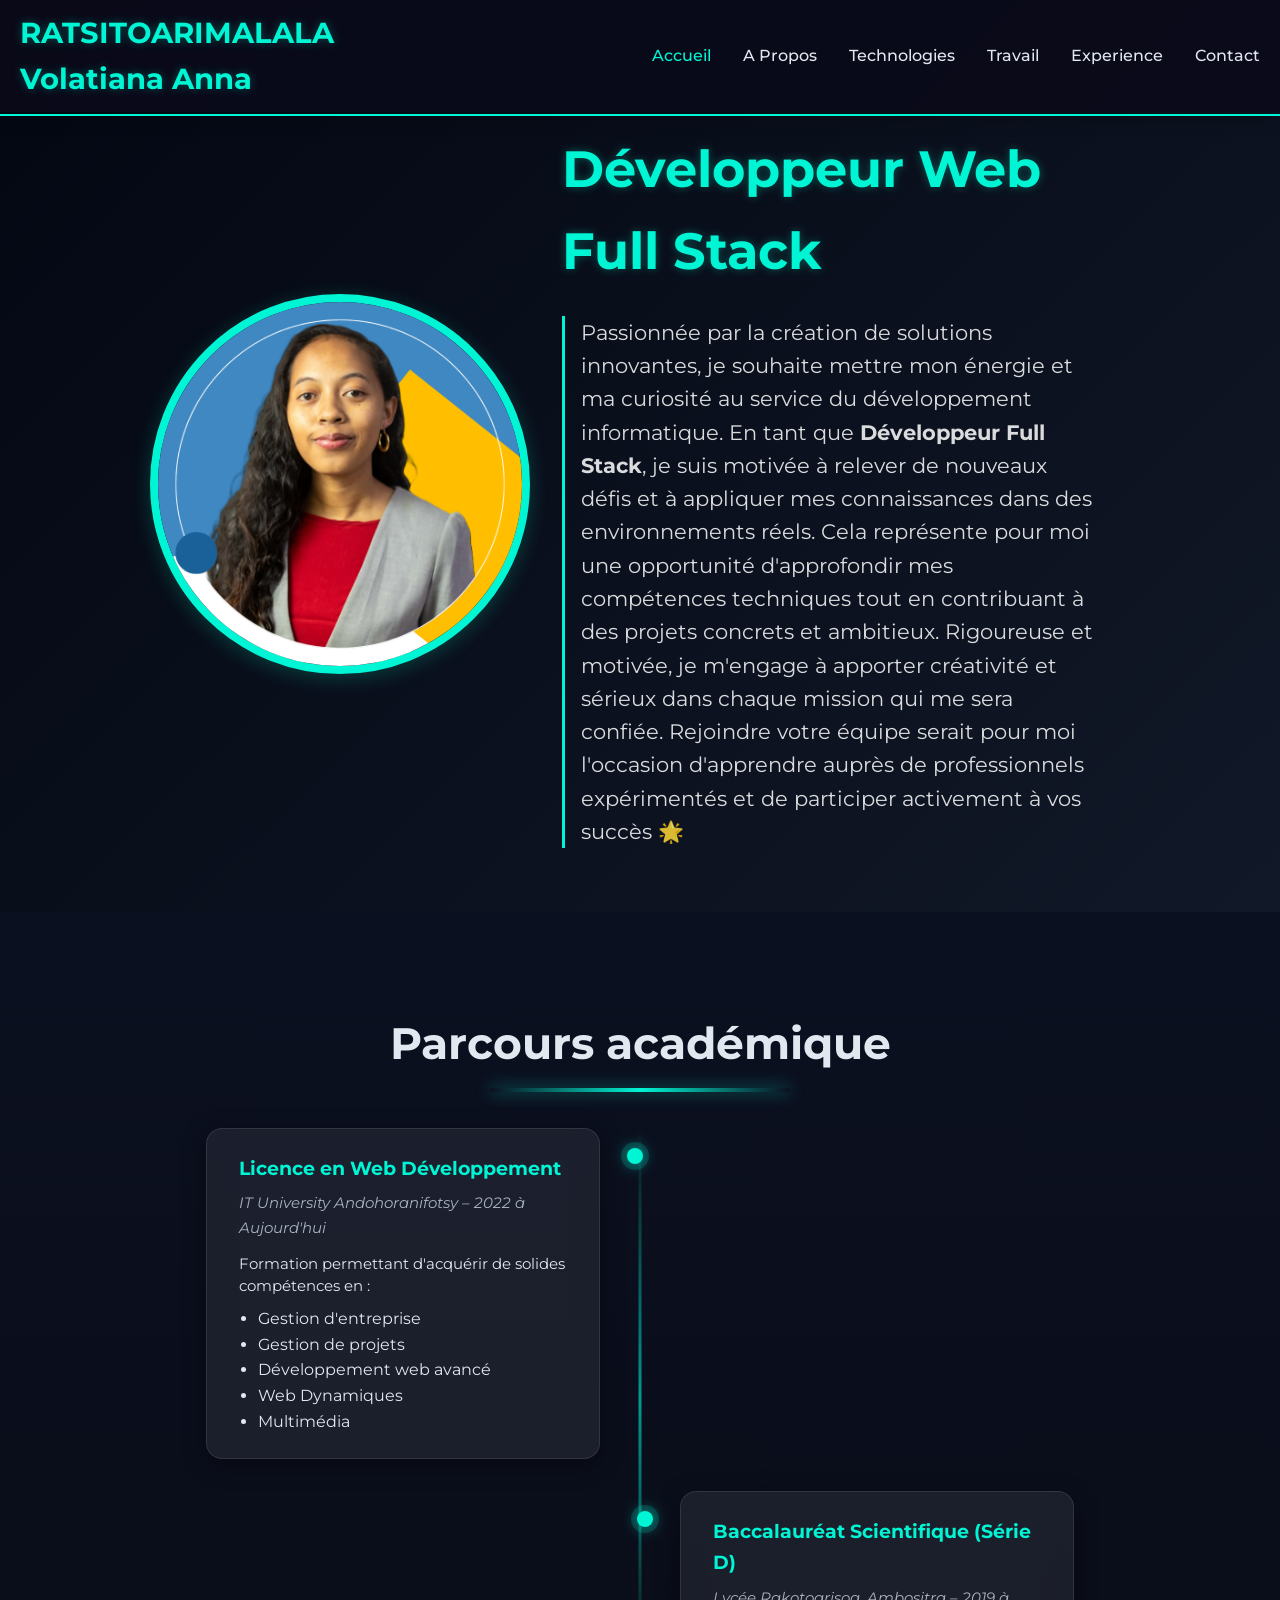
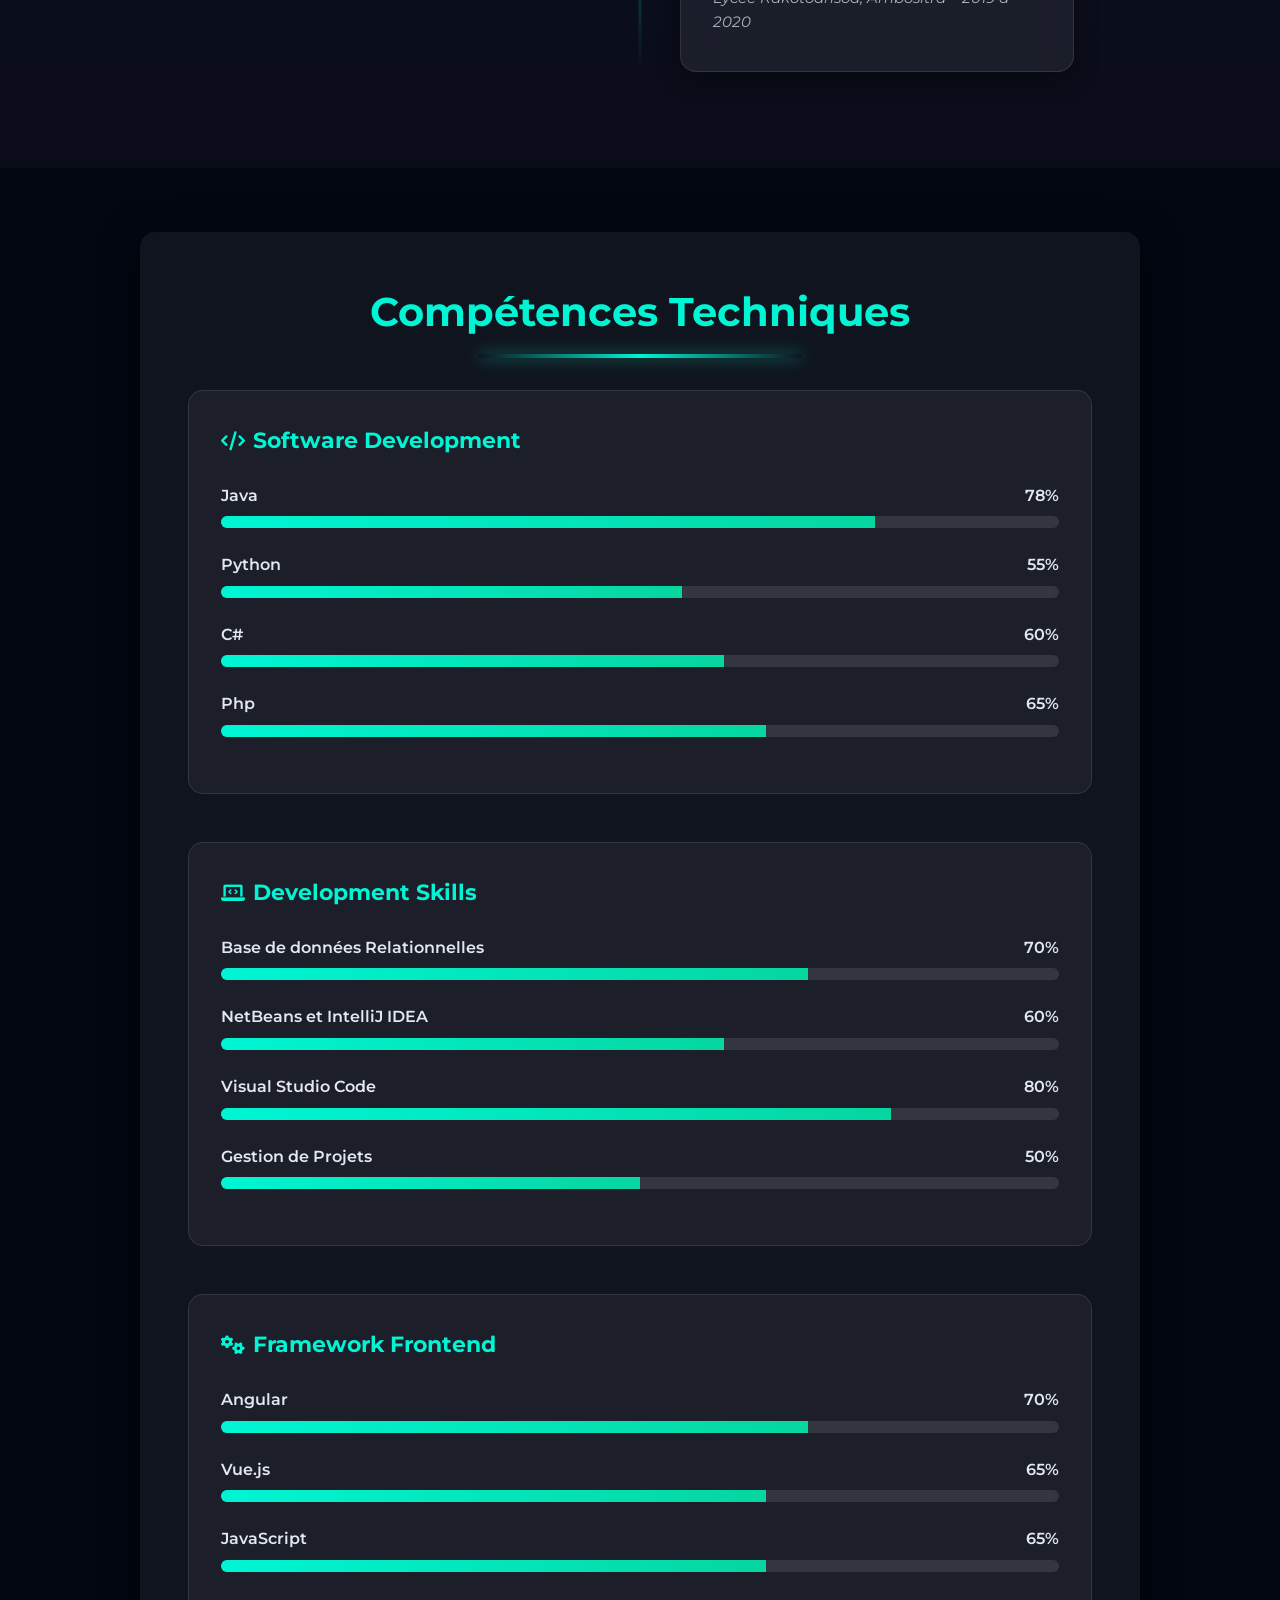
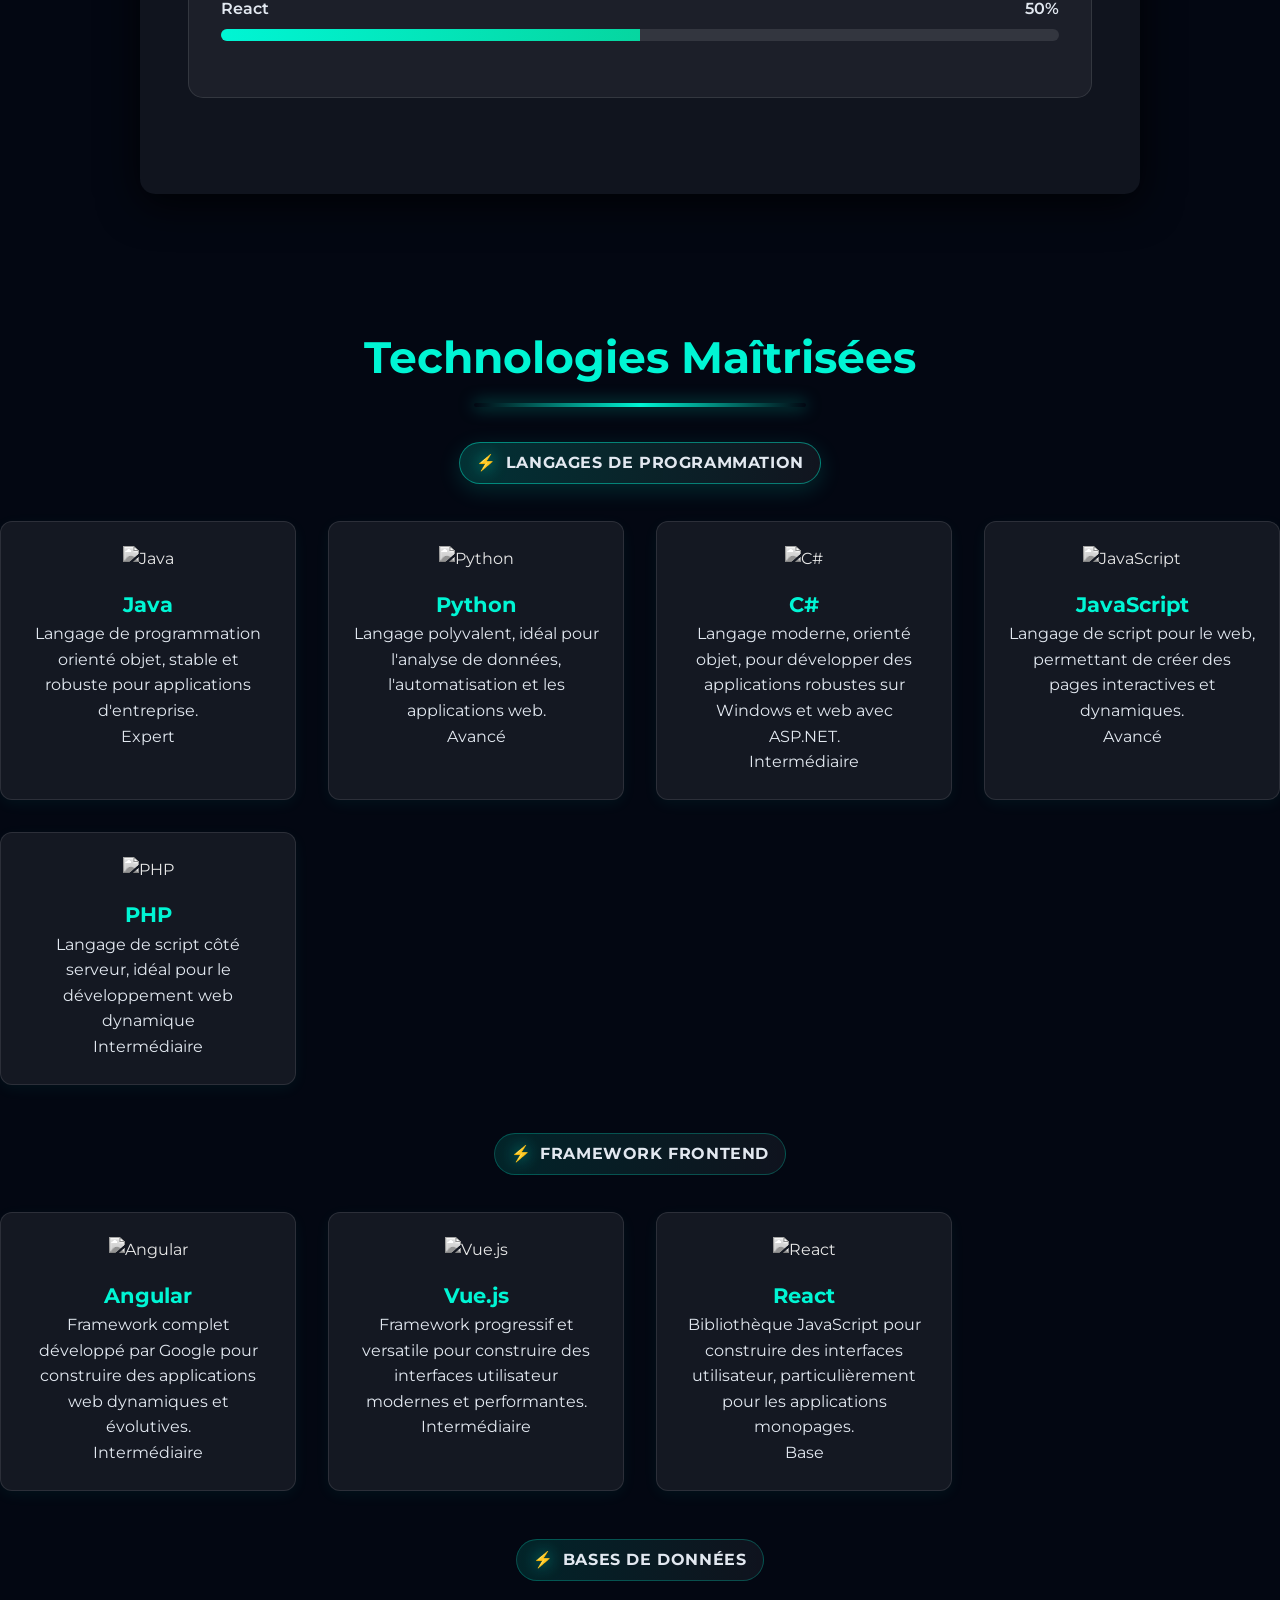
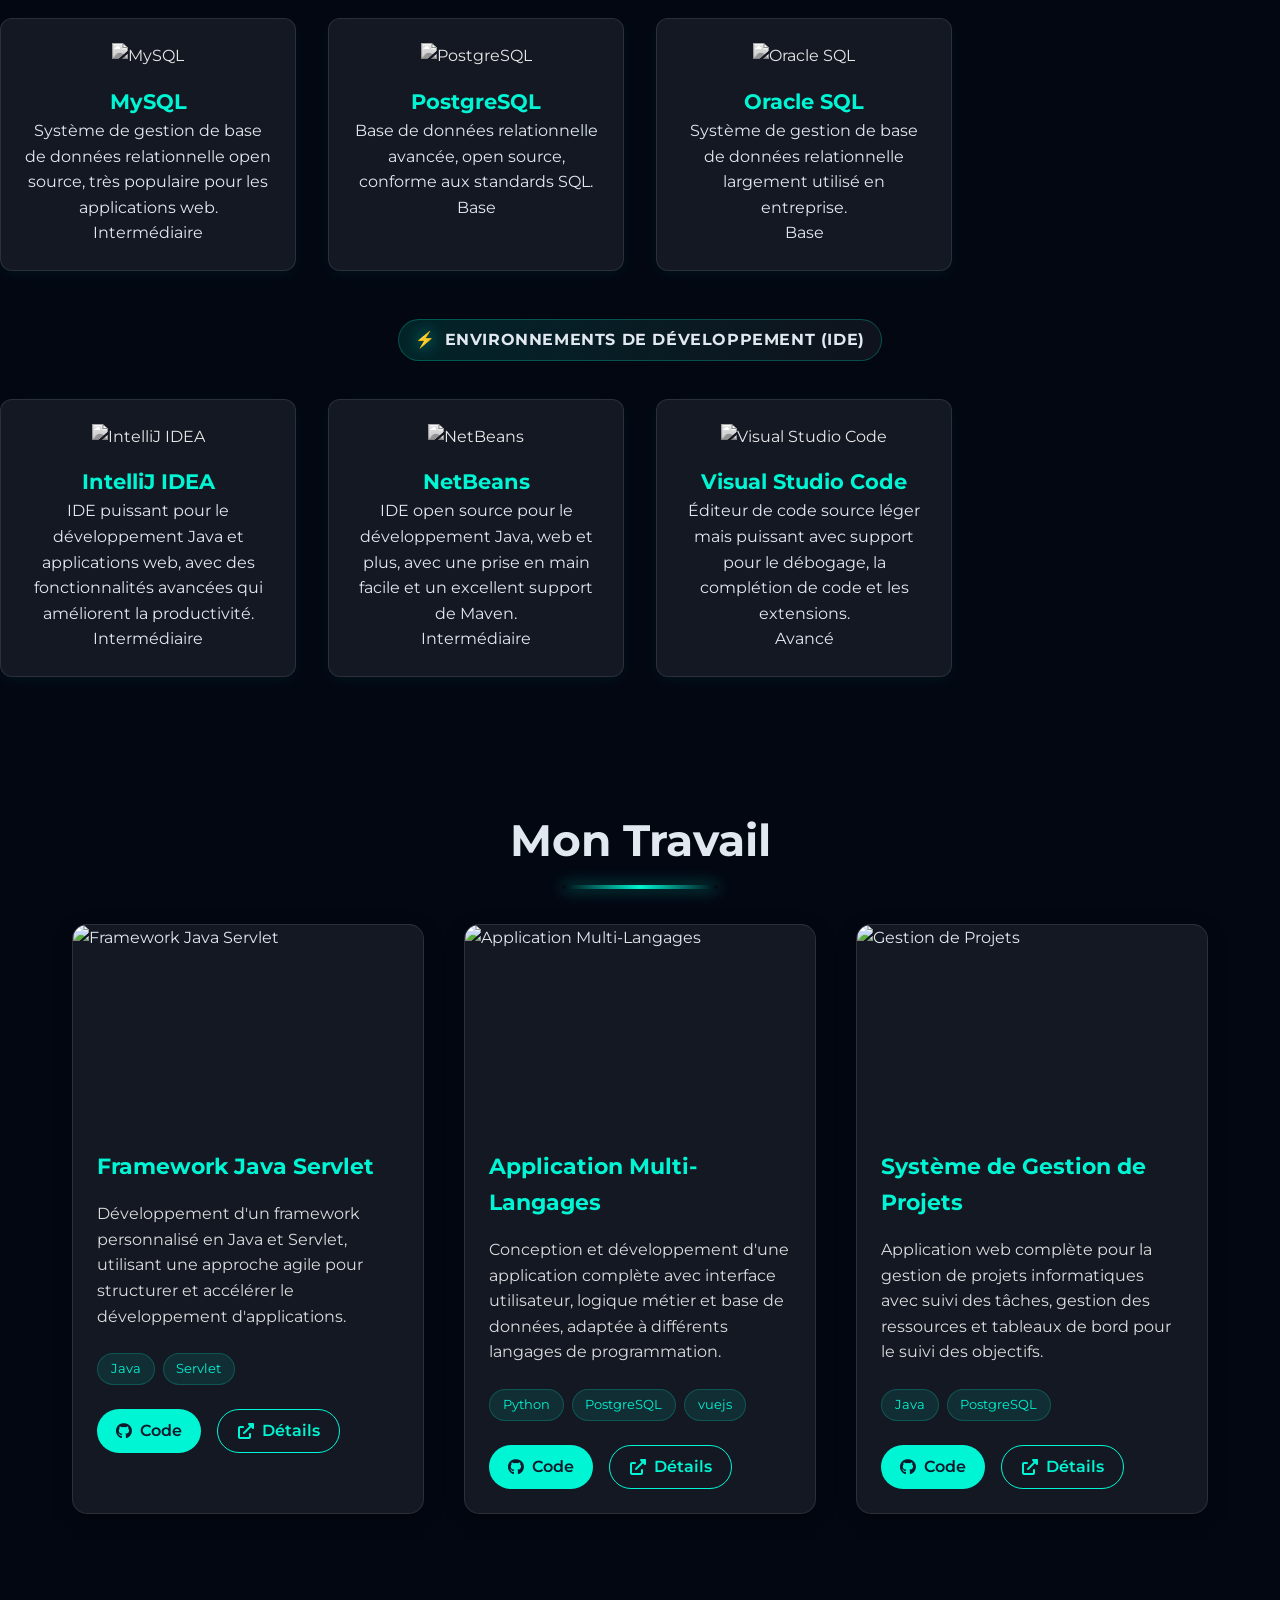
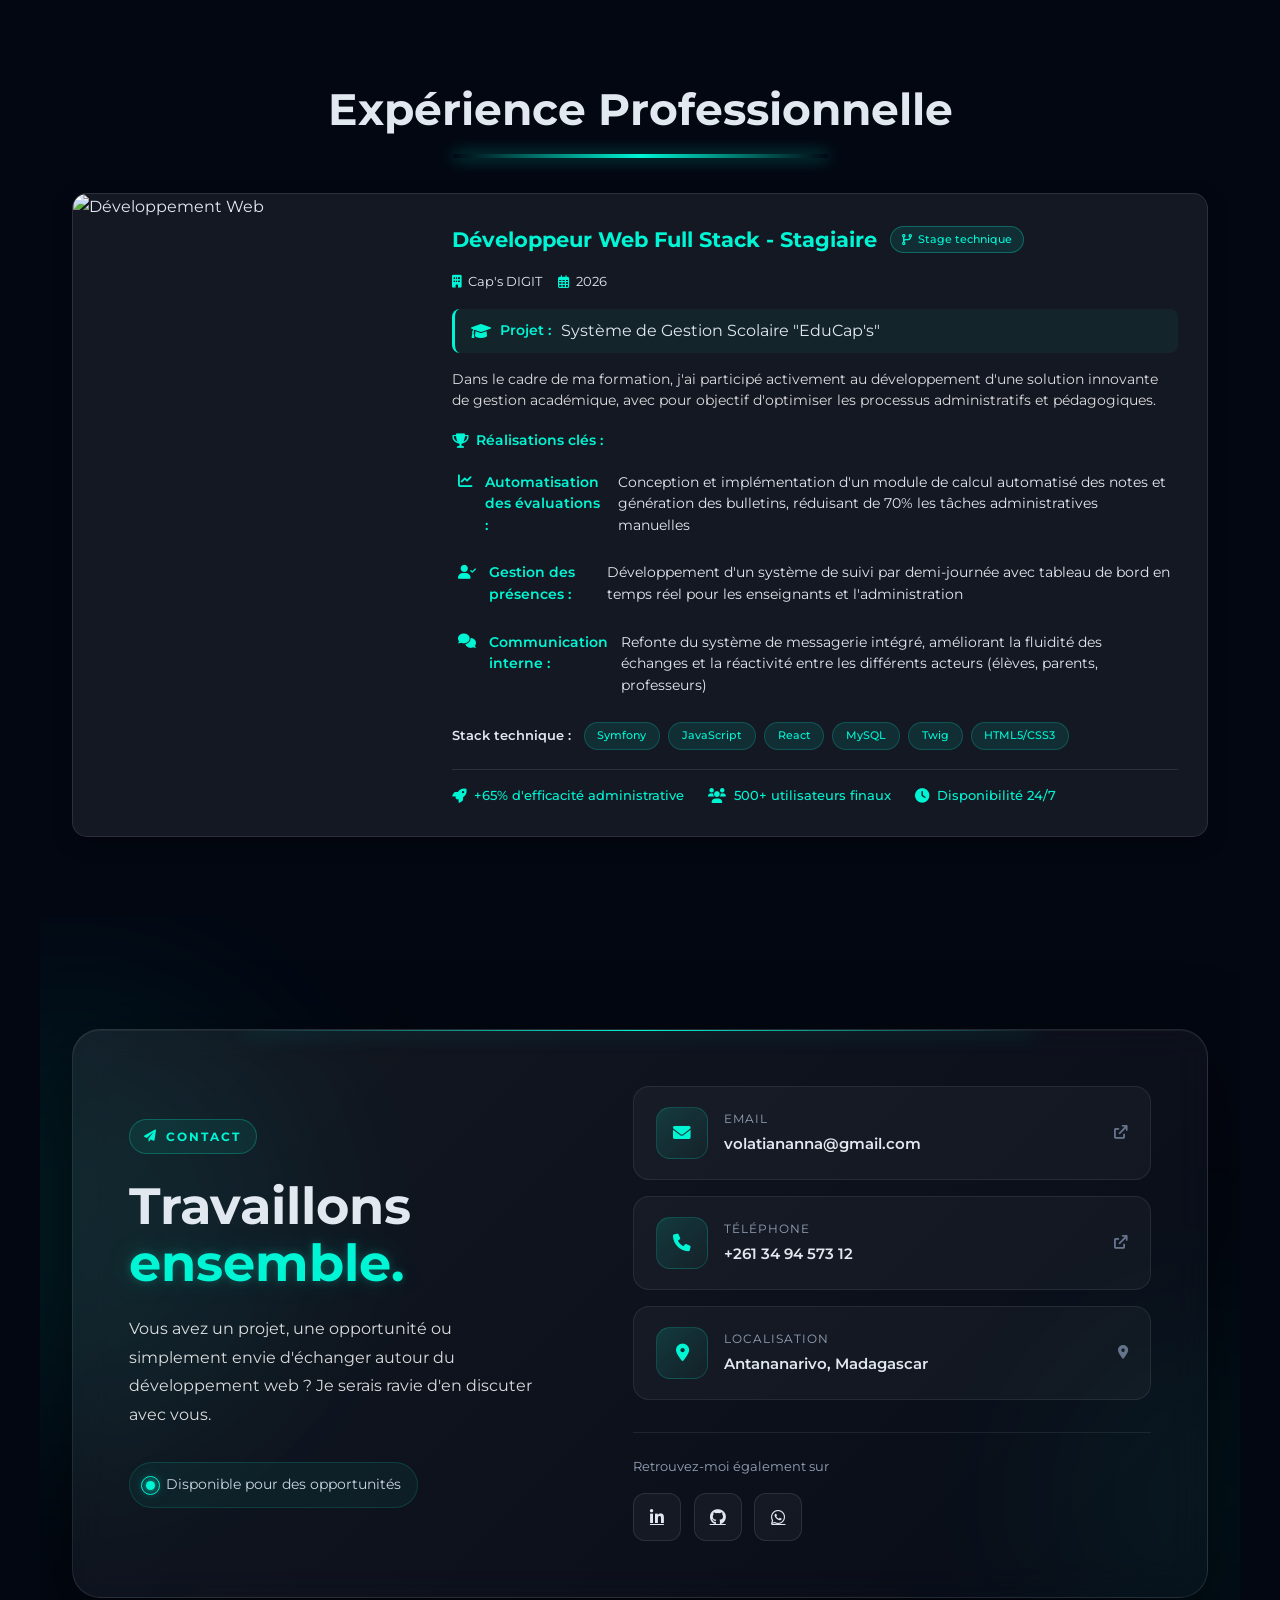
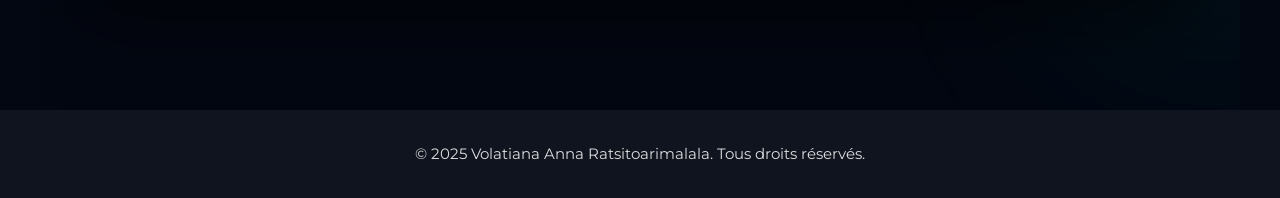
==== commit bbfe52e8: "ajouter une social-link whatsapp dans index.html" ====
--- a/index.html
+++ b/index.html
@@ -724,7 +724,7 @@
 
                 <div class="contact-details">
                     <span>Email</span>
-                    <strong>volatianaannabruno@gmail.com</strong>
+                    <strong>volatiananna@gmail.com</strong>
                 </div>
 
                 <i class="fas fa-arrow-up-right-from-square contact-arrow"></i>
@@ -782,7 +782,11 @@
                     <a href="https://github.com/VolatianaRatsito" target="_blank" rel="noopener noreferrer" title="GitHub" aria-label="Visiter mon profil GitHub">
                         <i class="fab fa-github"></i>
                     </a>
-
+                    
+                     <!-- WhatsApp -->
+                    <a href="https://wa.me/261349457312" target="_blank" rel="noopener noreferrer" title="WhatsApp" aria-label="Me contacter sur WhatsApp">
+                        <i class="fab fa-whatsapp"></i>
+                    </a>
                 </div>
 
             </div>
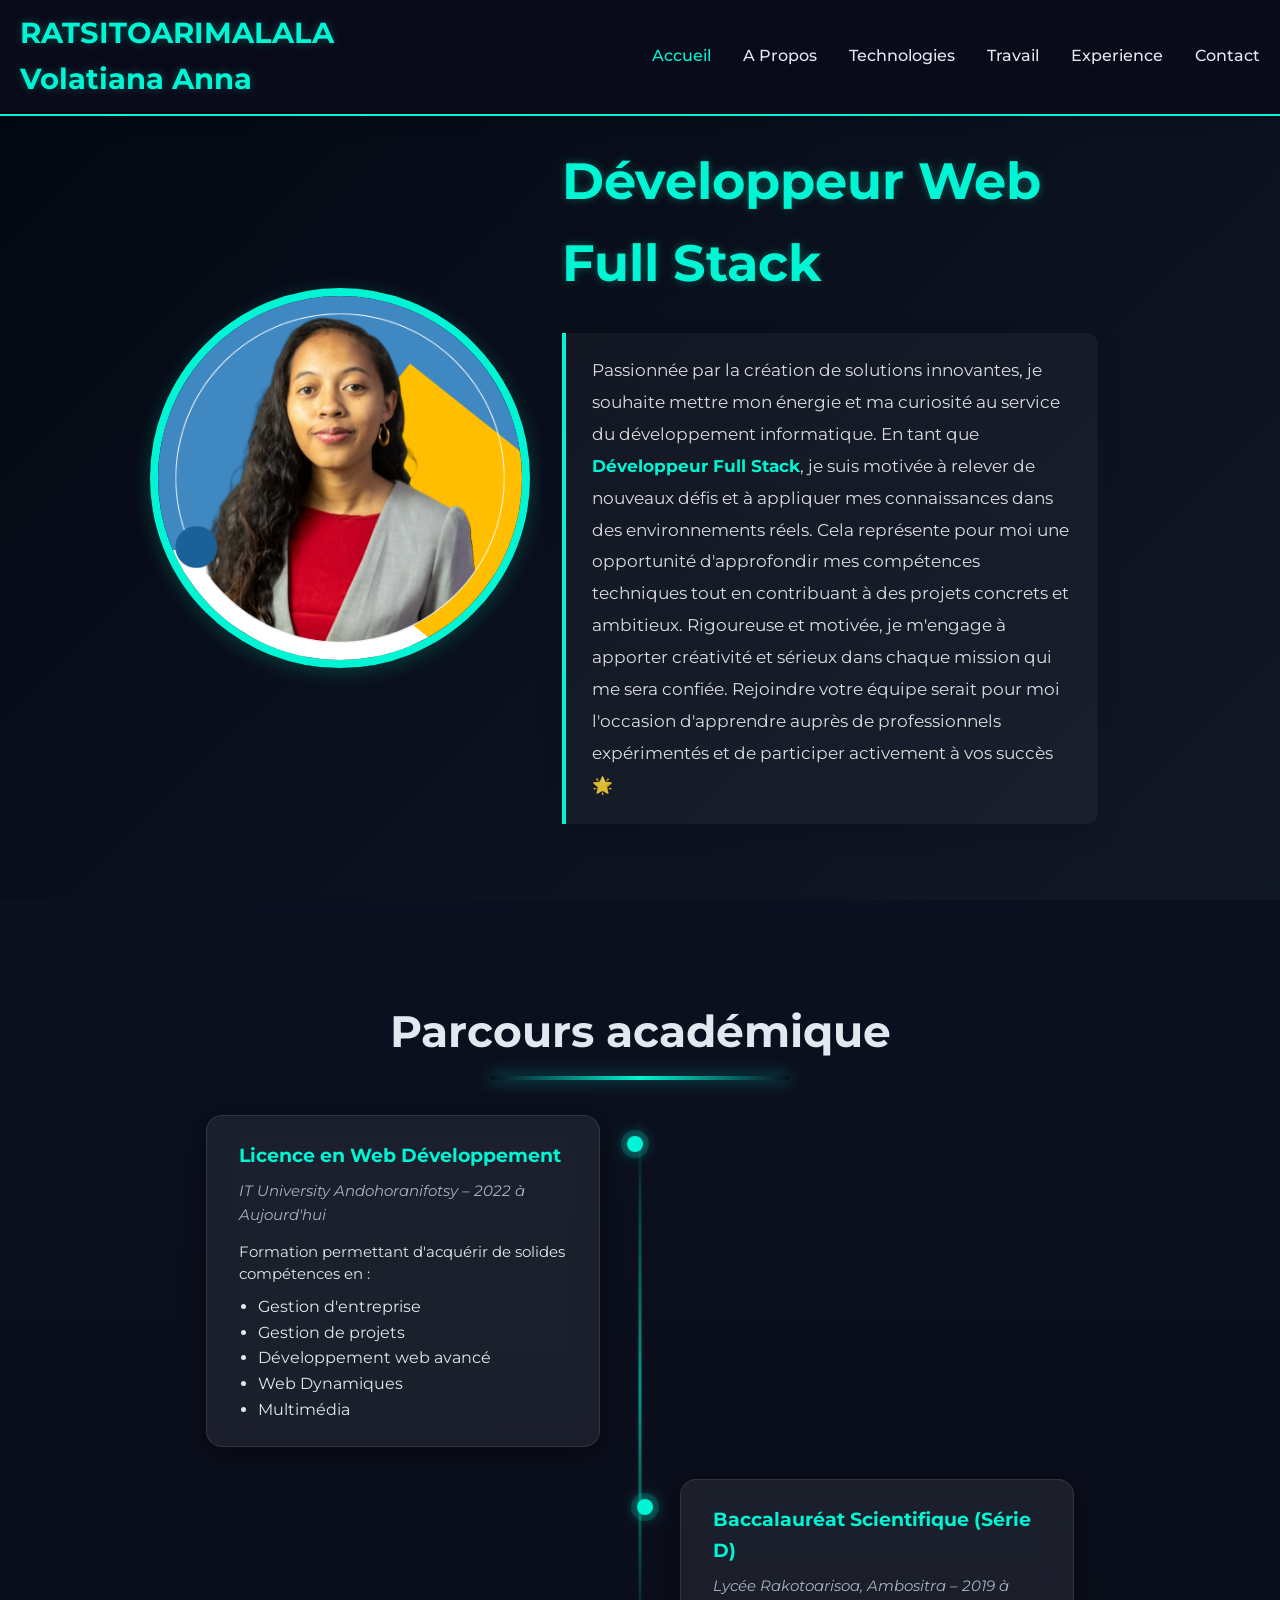
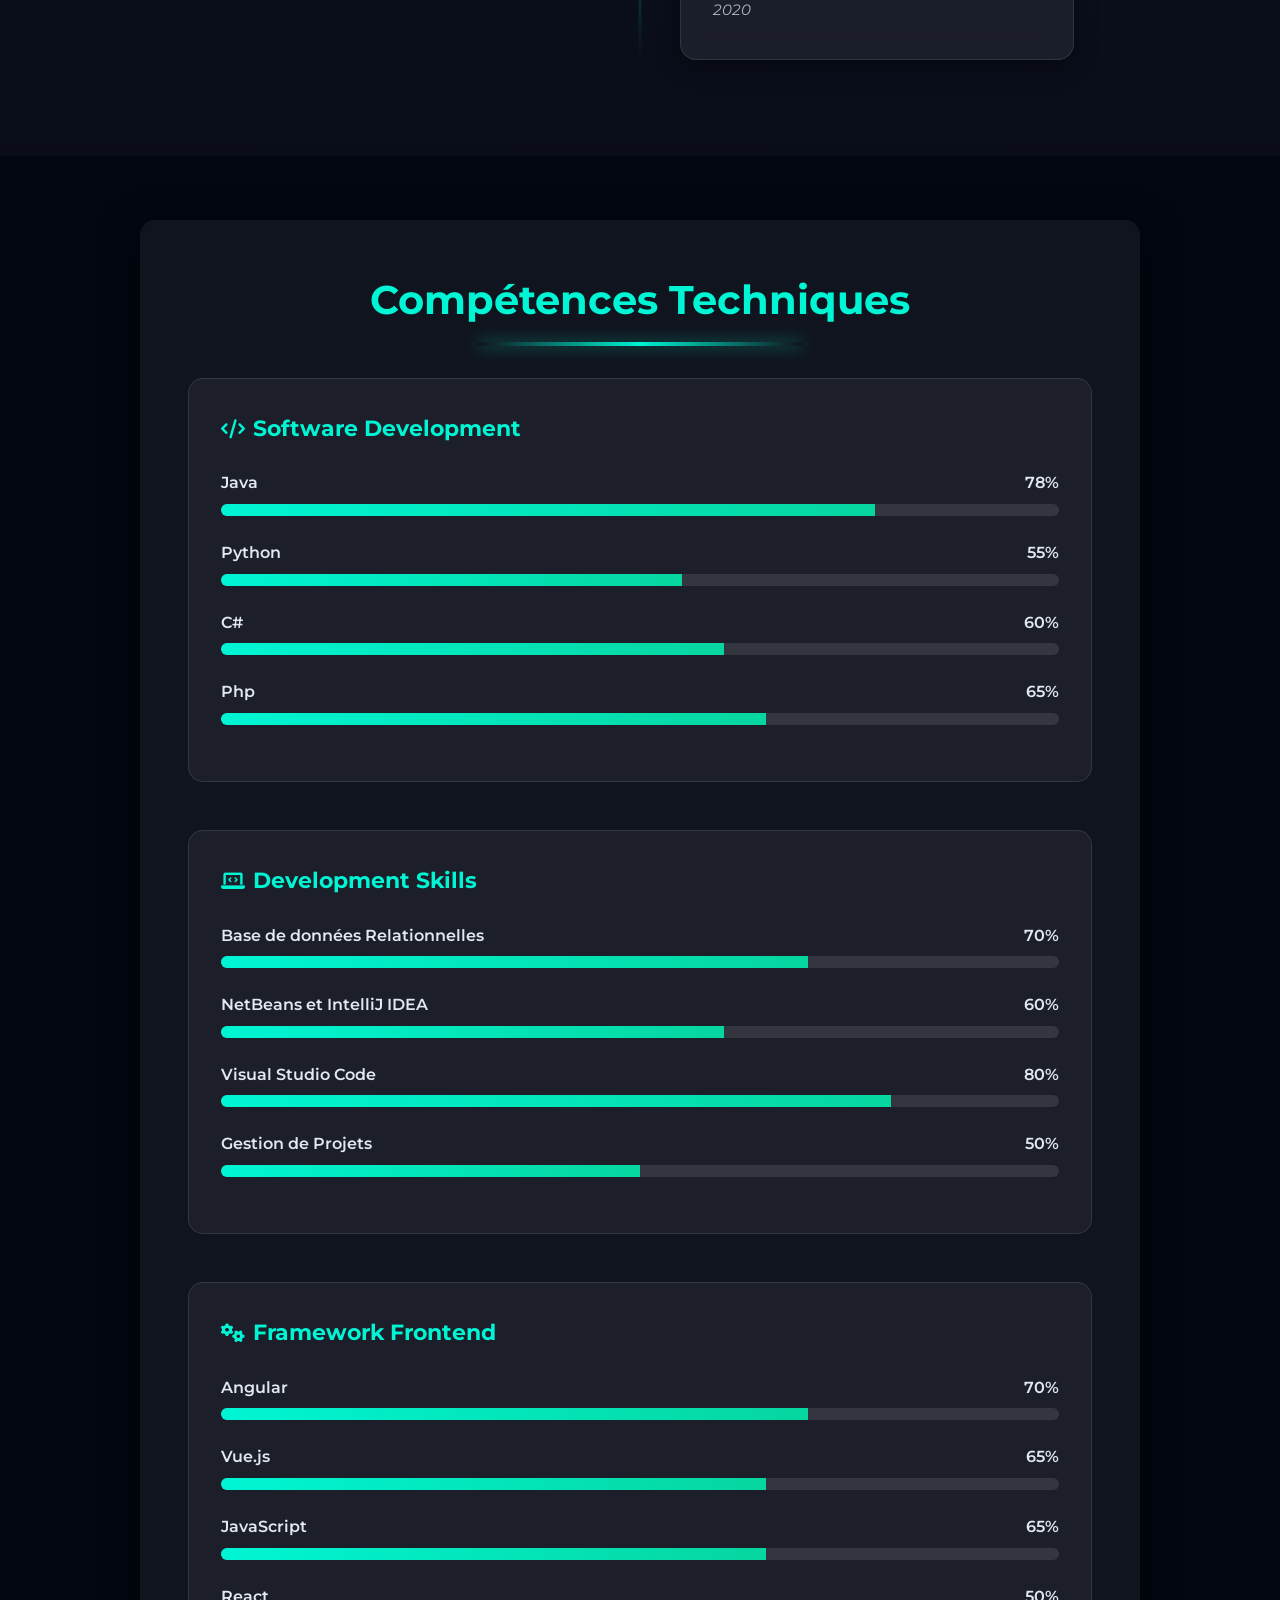
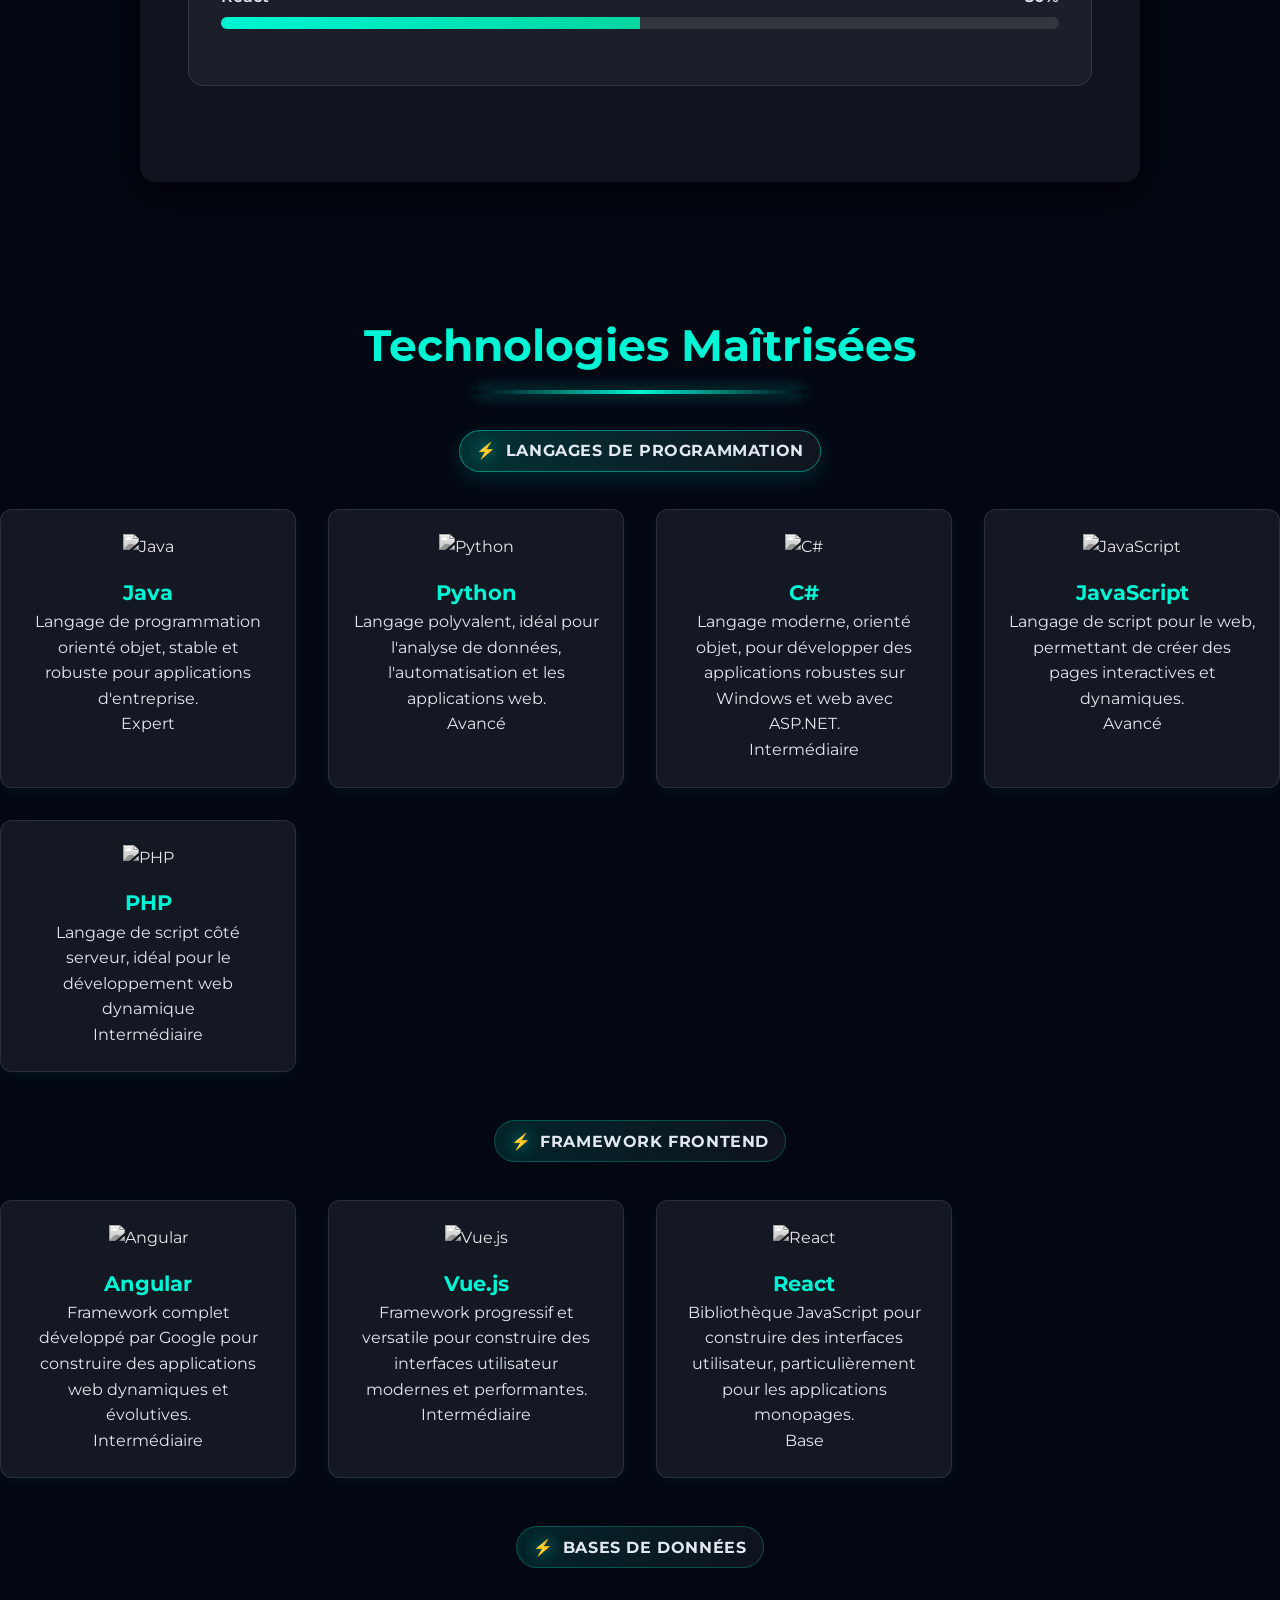
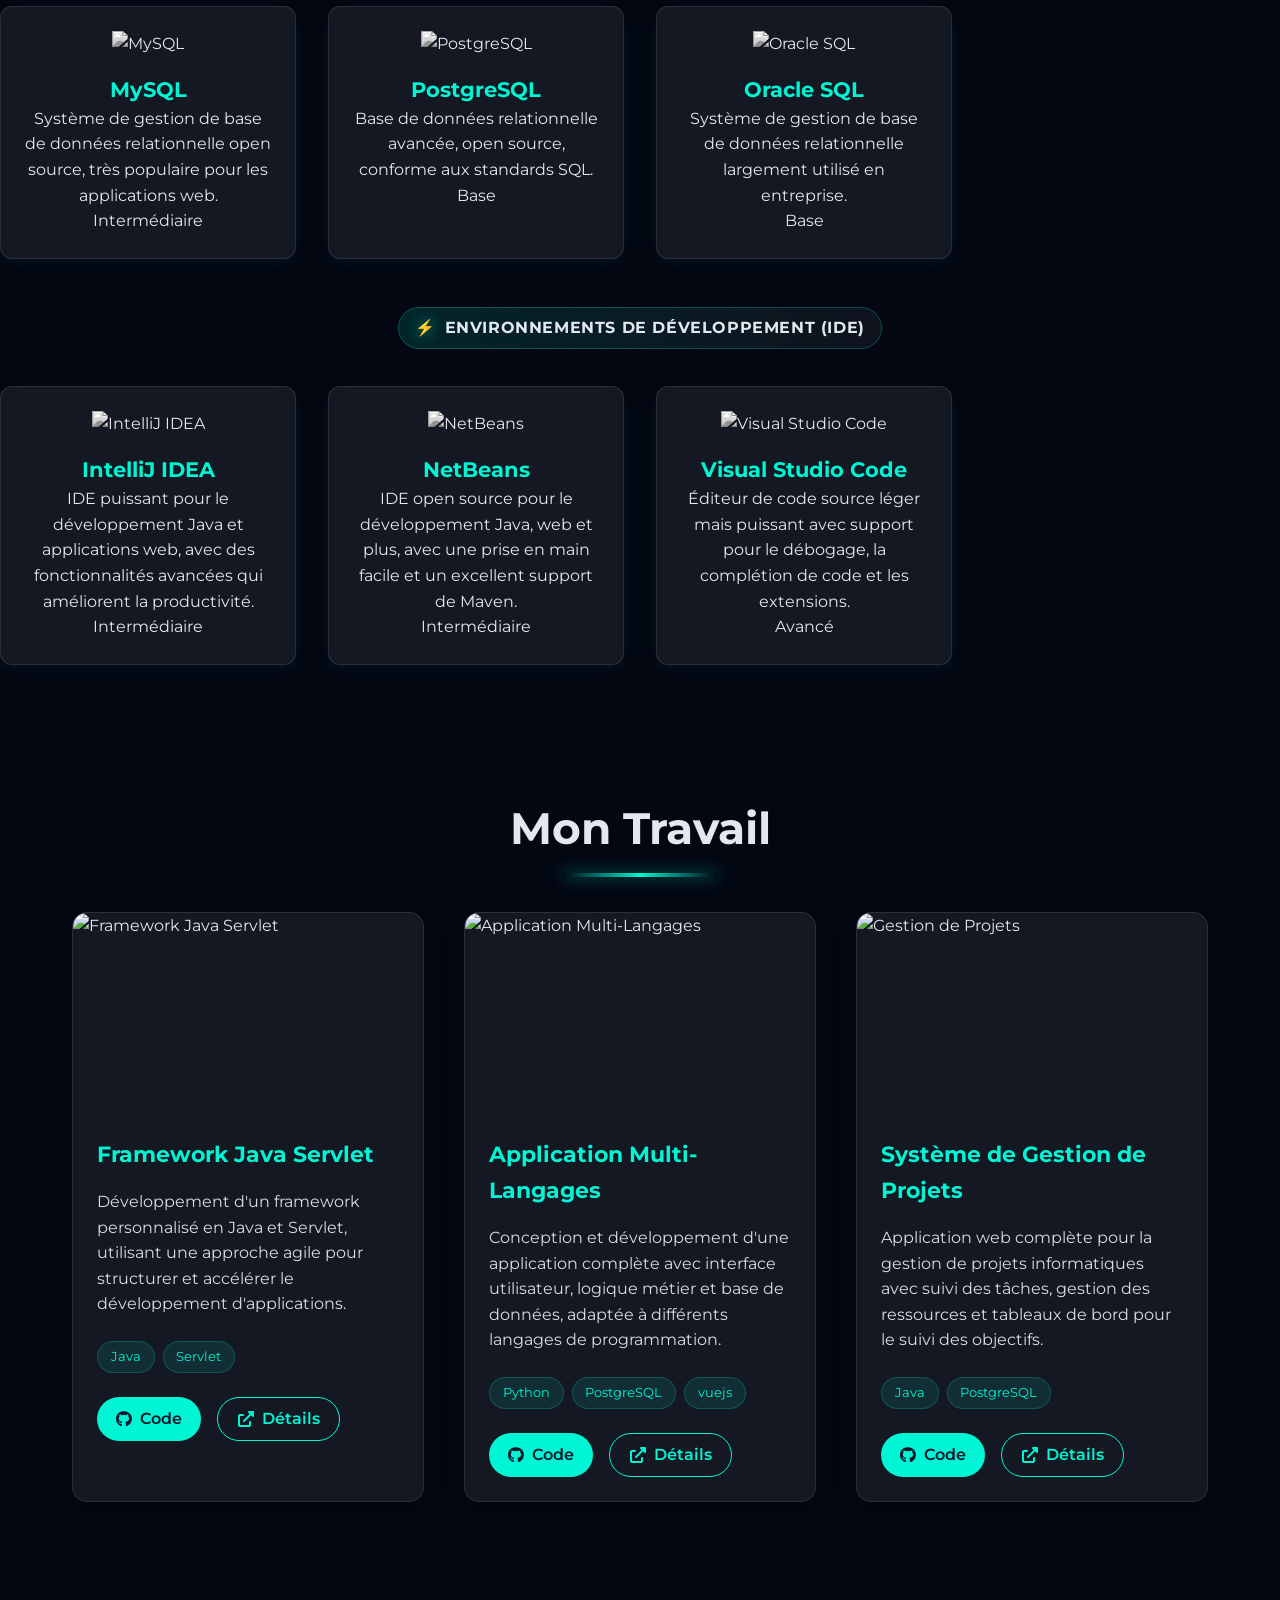
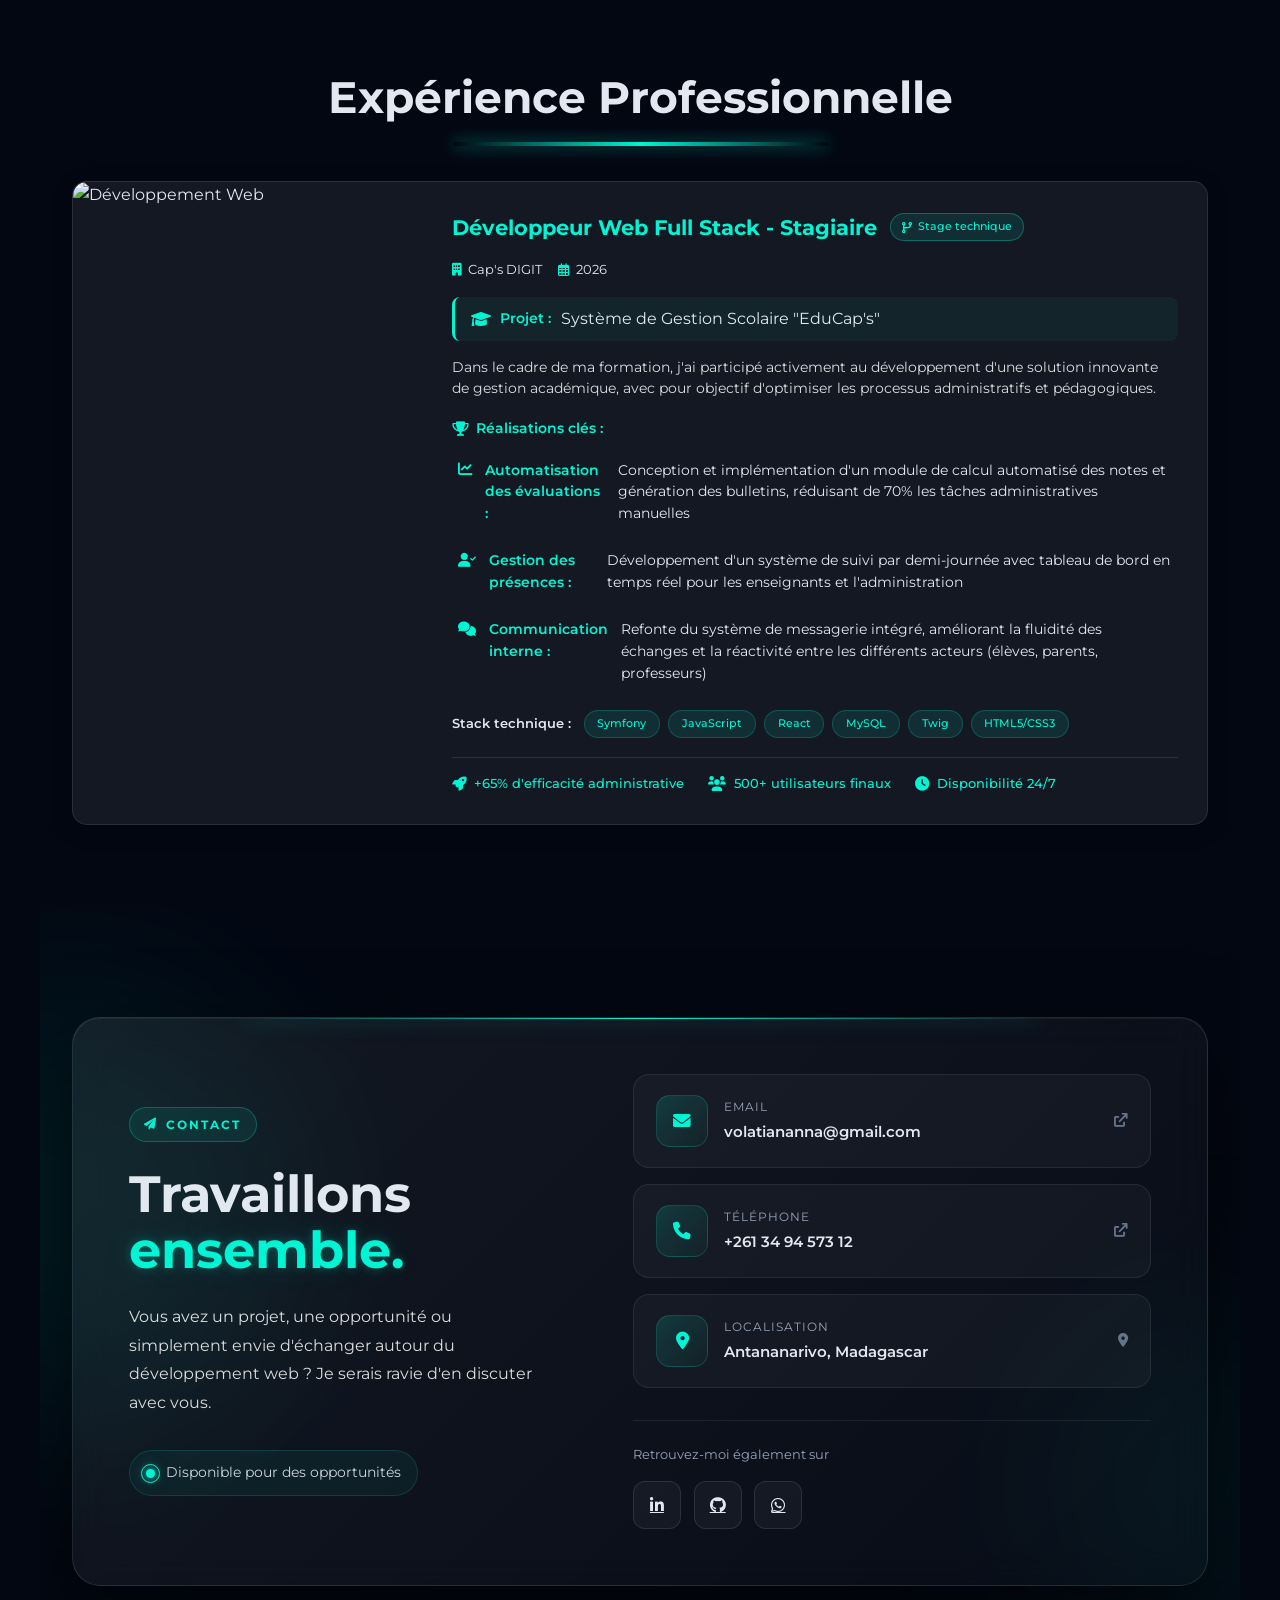
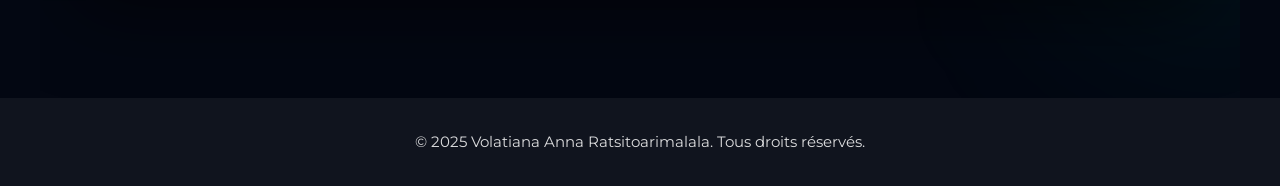
==== commit 39aac94f: "amelioration de greeting dans  header-content" ====
--- a/index.html
+++ b/index.html
@@ -40,7 +40,7 @@
         </div>
         <div class="header-content">
         <h1><span id="typed-name">Développeur Web Full Stack</span></h1>
-         <p class="greeting">
+        <p class="greeting">
             Passionnée par la création de solutions innovantes, je souhaite mettre mon énergie et ma curiosité au service du développement informatique. 
             En tant que <strong>Développeur Full Stack</strong>, je suis motivée à relever de nouveaux défis et à appliquer mes connaissances dans des environnements réels. 
             Cela représente pour moi une opportunité d'approfondir mes compétences techniques tout en contribuant à des projets concrets et ambitieux. 
--- a/asset/css/test.css
+++ b/asset/css/test.css
@@ -175,11 +175,32 @@
 }
 
 .header-content .greeting {
-    font-size: 1.3rem;
+    max-width: 750px;
+    margin: 1.8rem auto 0;
+    padding: 1.4rem 1.6rem;
+    font-size: 1.05rem;
+    line-height: 1.9;
+    font-weight: 400;
     color: var(--text-light);
-    border-left: 3px solid var(--accent-color);
-    padding-left: 1rem;
-    margin-top: 1.5rem;
+    text-align: left;
+    border-left: 4px solid var(--accent-color);
+    border-radius: 0 12px 12px 0;
+    background: rgba(255, 255, 255, 0.04);
+    box-shadow: 0 8px 25px rgba(0, 0, 0, 0.12);
+    transition: all 0.3s ease;
+}
+
+/* Mise en valeur du texte important */
+.header-content .greeting strong {
+    color: var(--accent-color);
+    font-weight: 700;
+}
+
+/* Petit effet au survol */
+.header-content .greeting:hover {
+    transform: translateY(-3px);
+    background: rgba(255, 255, 255, 0.07);
+    box-shadow: 0 12px 30px rgba(0, 0, 0, 0.18);
 }
 
 /* ===== BUTTON ===== */
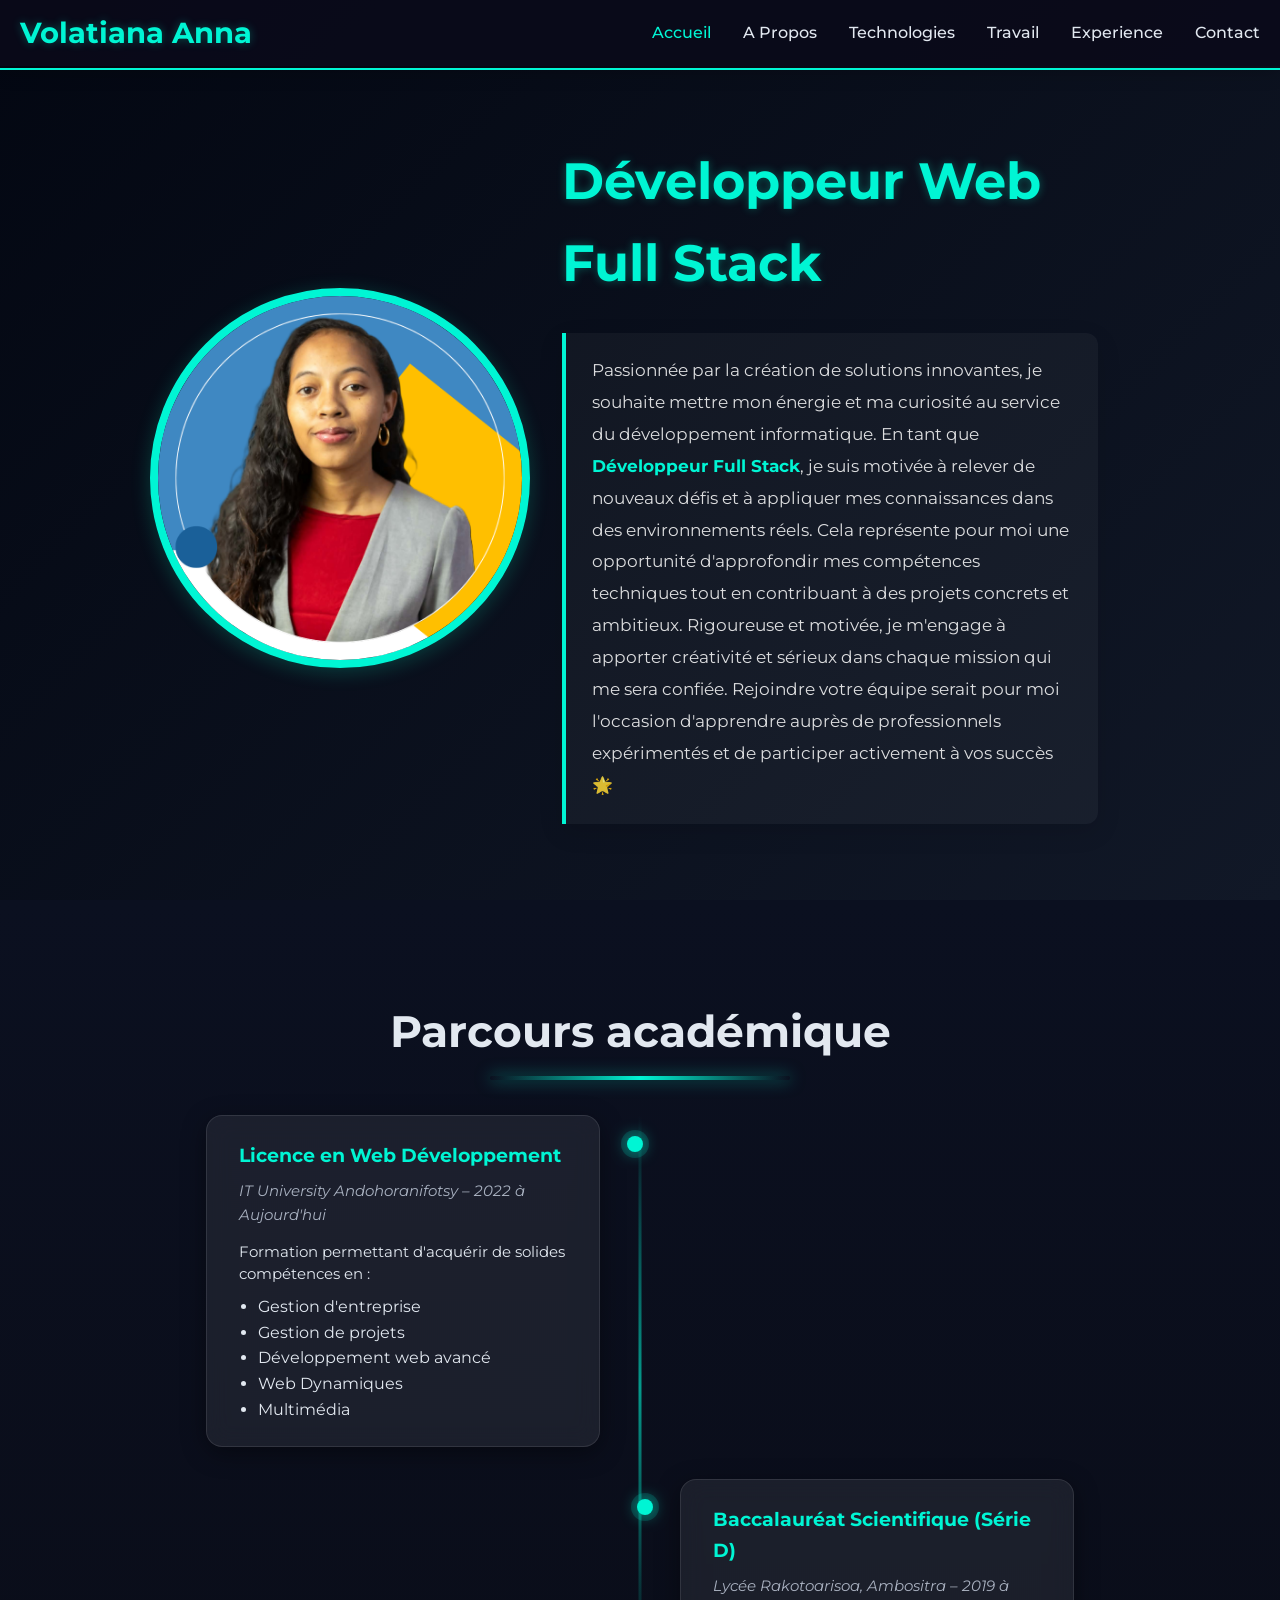
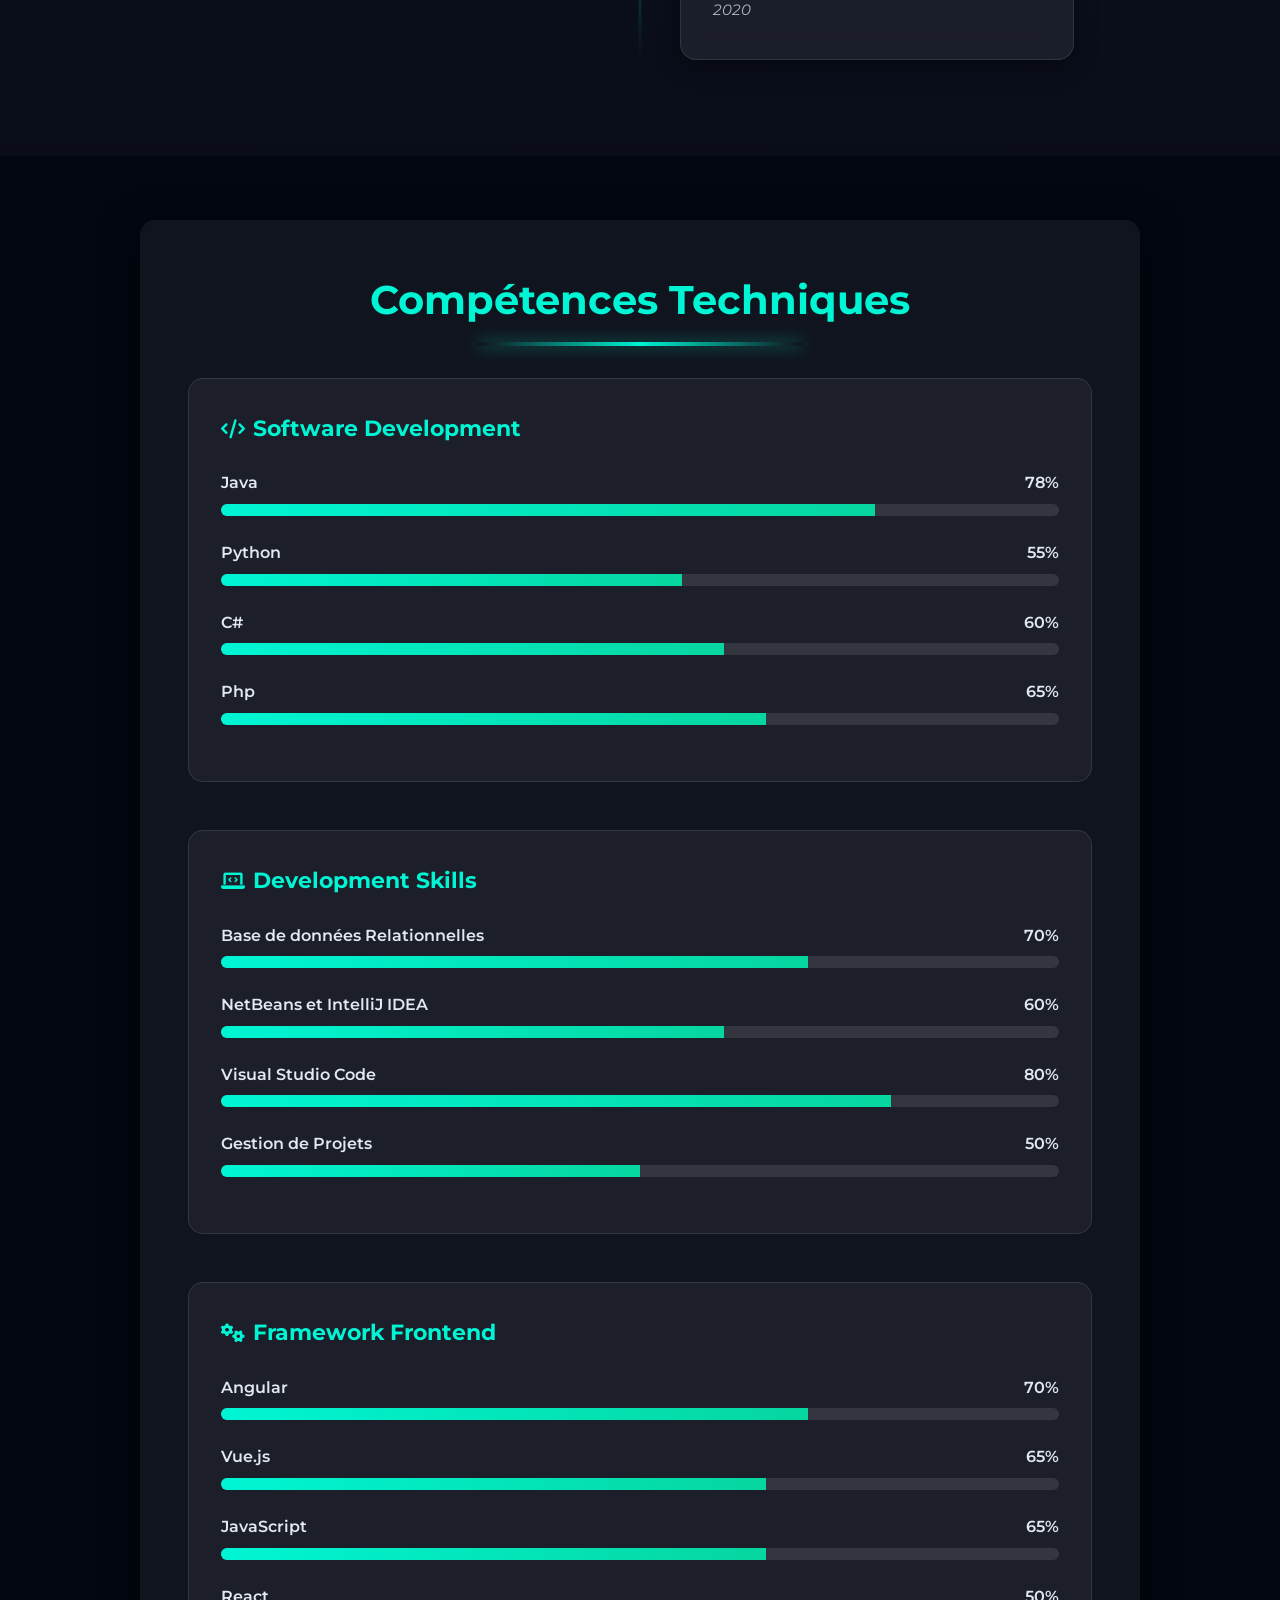
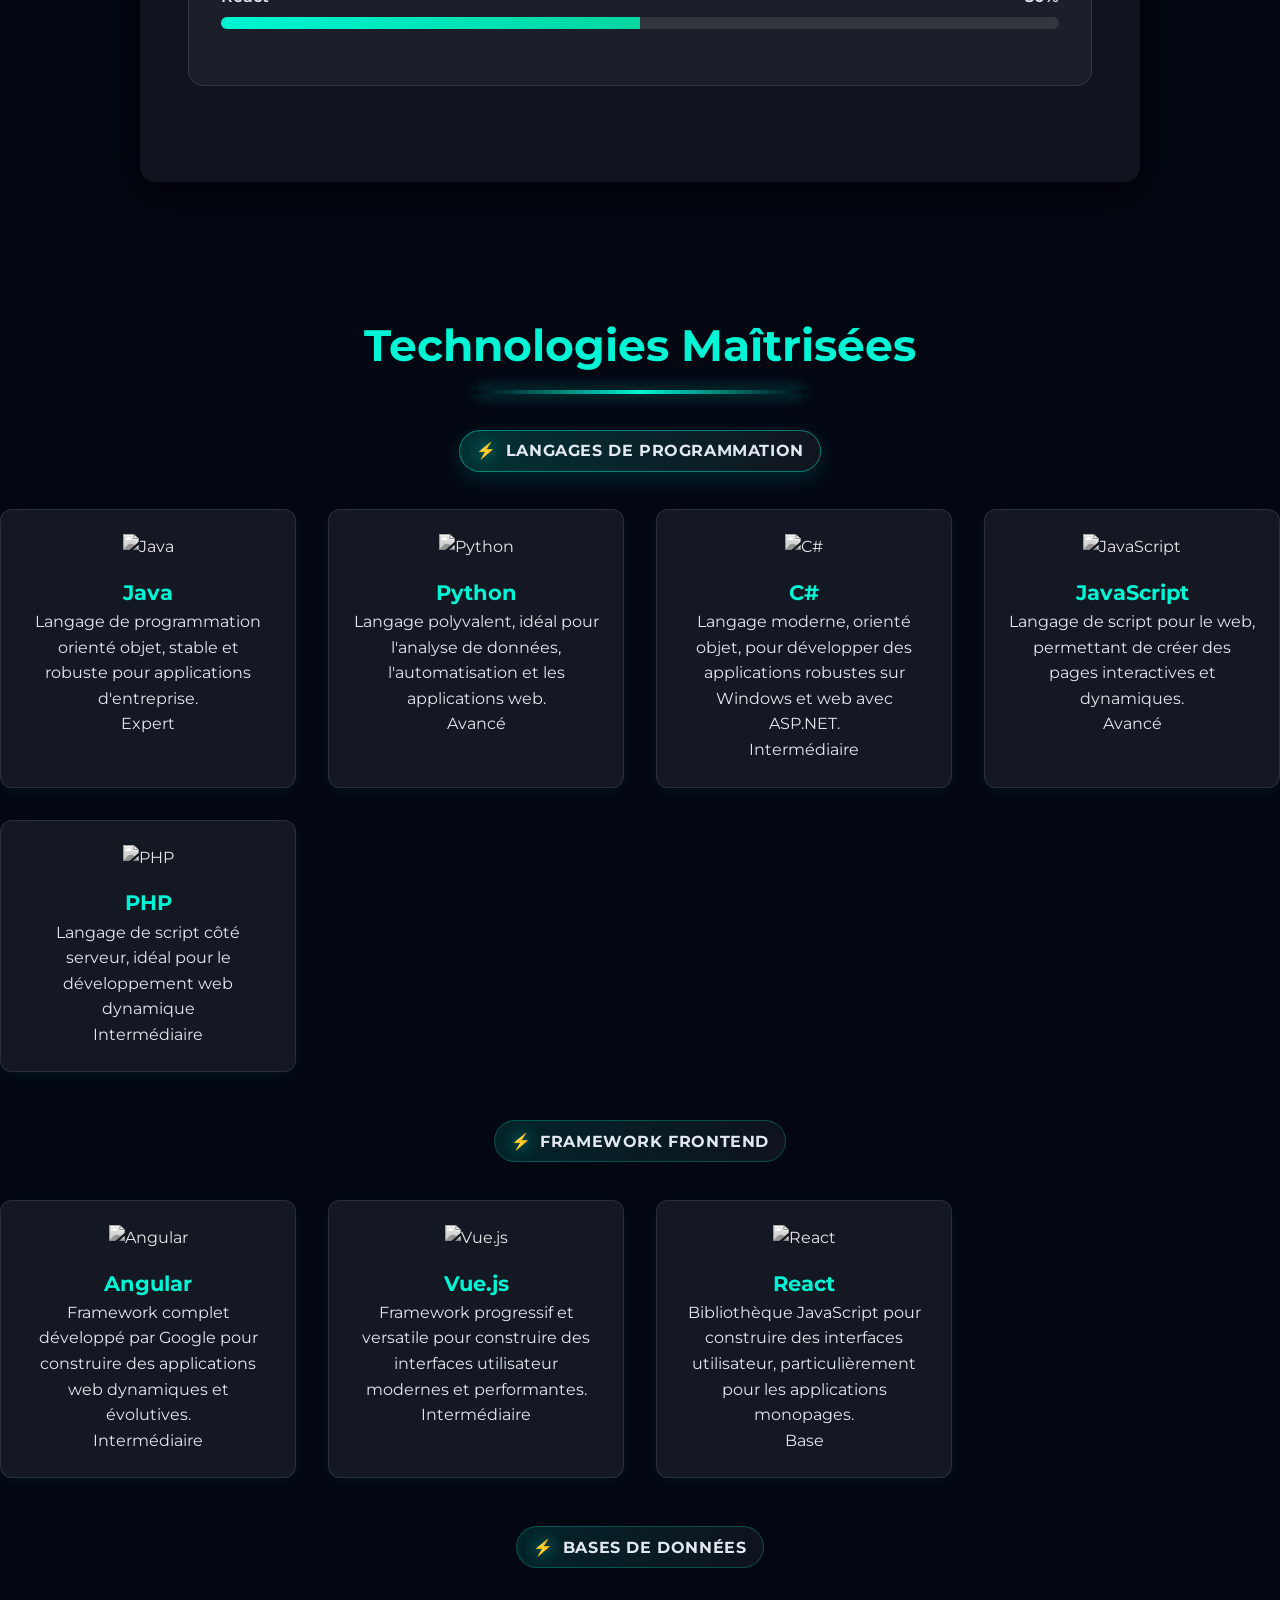
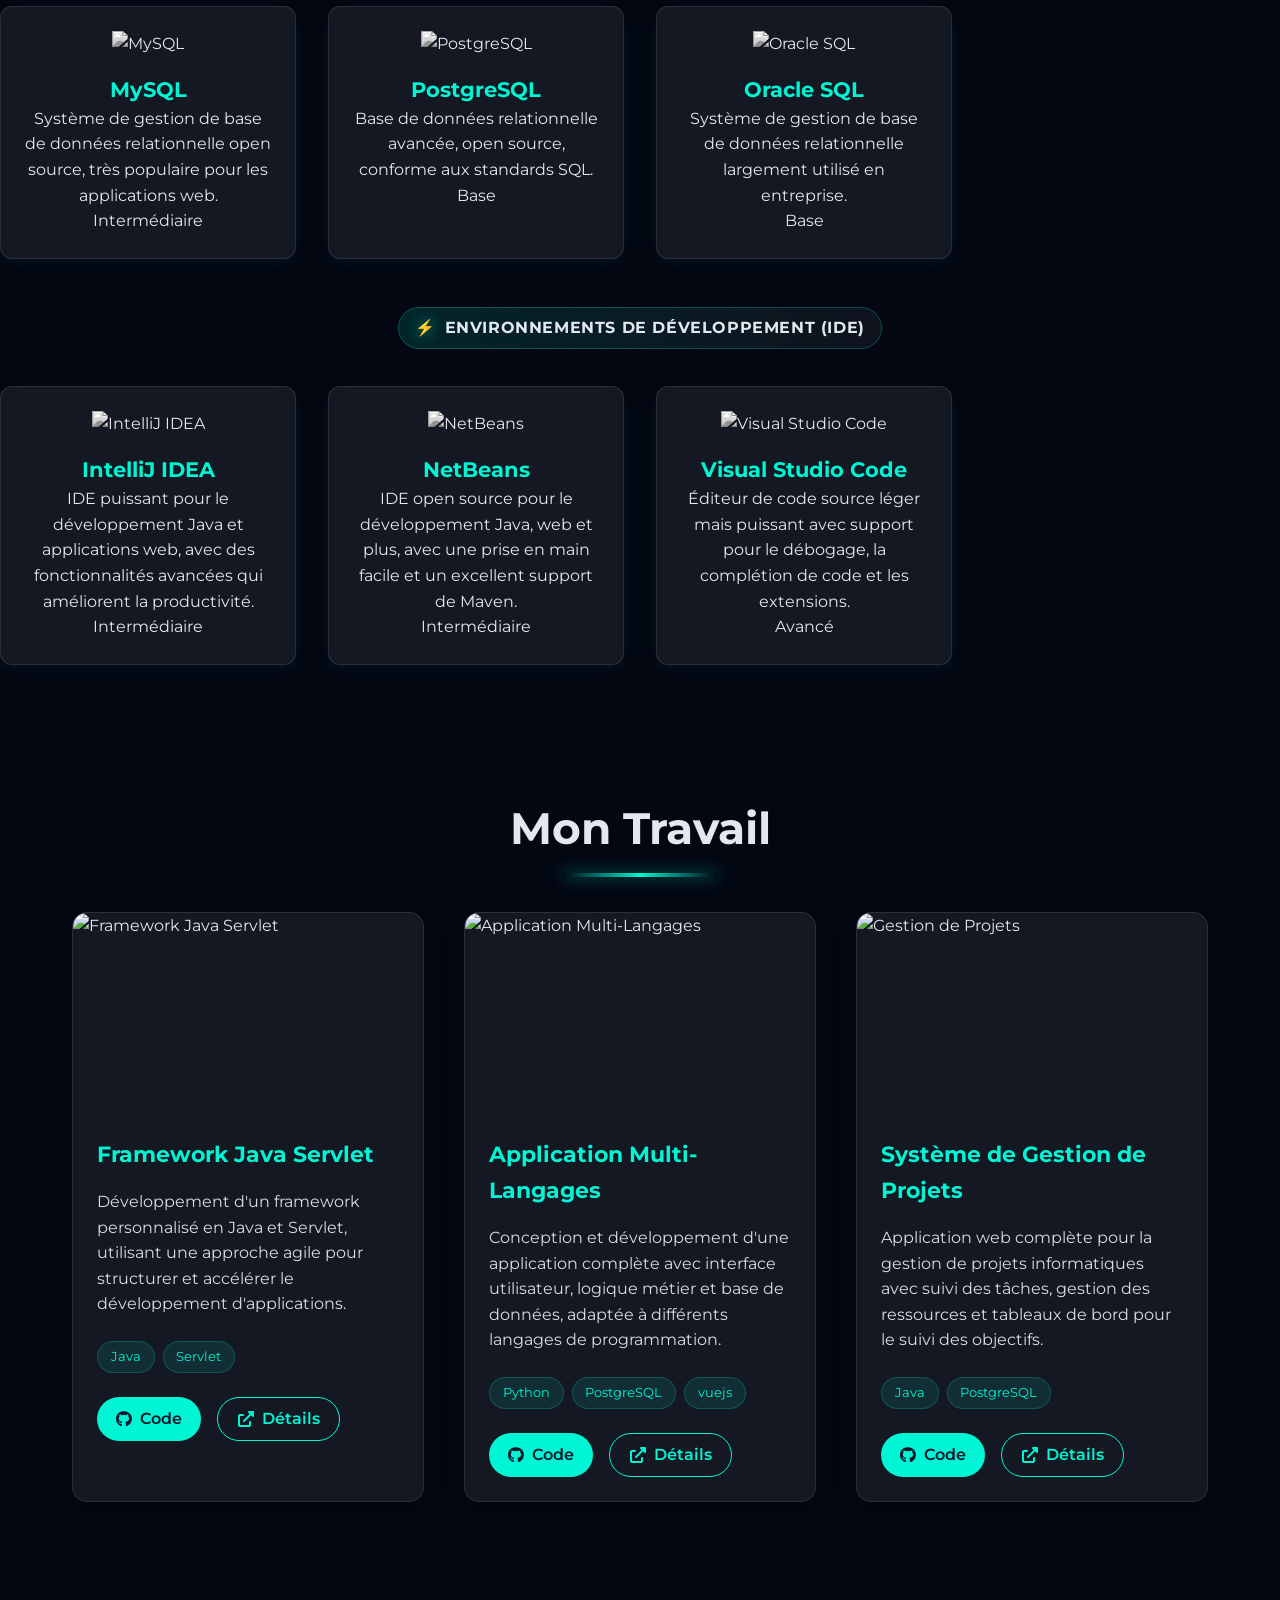
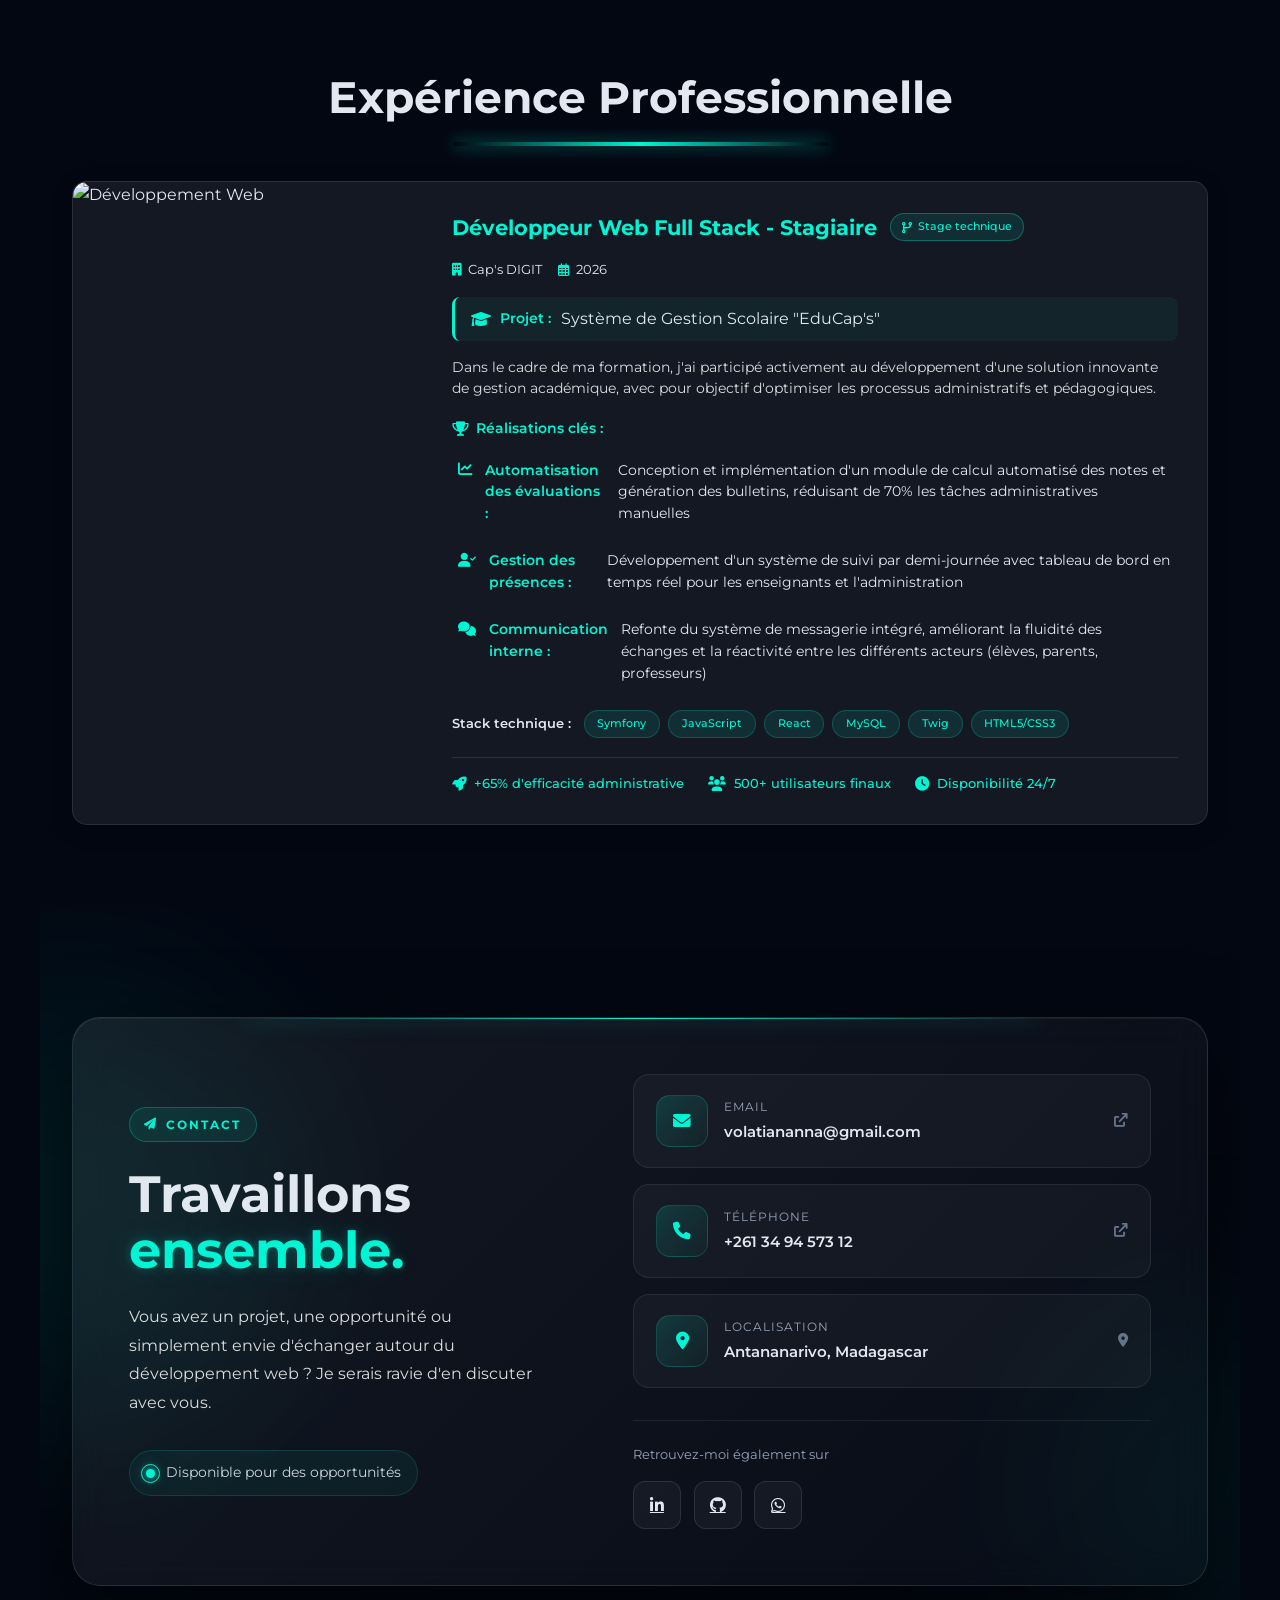
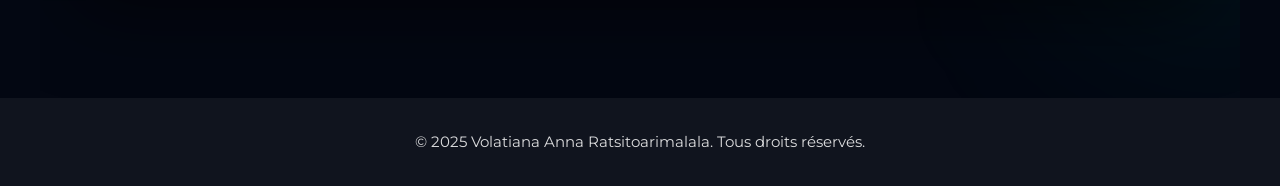
==== commit f91b10e7: "suppression RATSITOARIMALALA dans accueil" ====
--- a/index.html
+++ b/index.html
@@ -14,7 +14,7 @@
         <div class="nav-container">
         <nav>
             <a href="#accueil" class="logo">
-                <span> RATSITOARIMALALA <br> Volatiana Anna</span>
+                <span>Volatiana Anna</span>
             </a>
 
                 <!-- Bouton hamburger -->
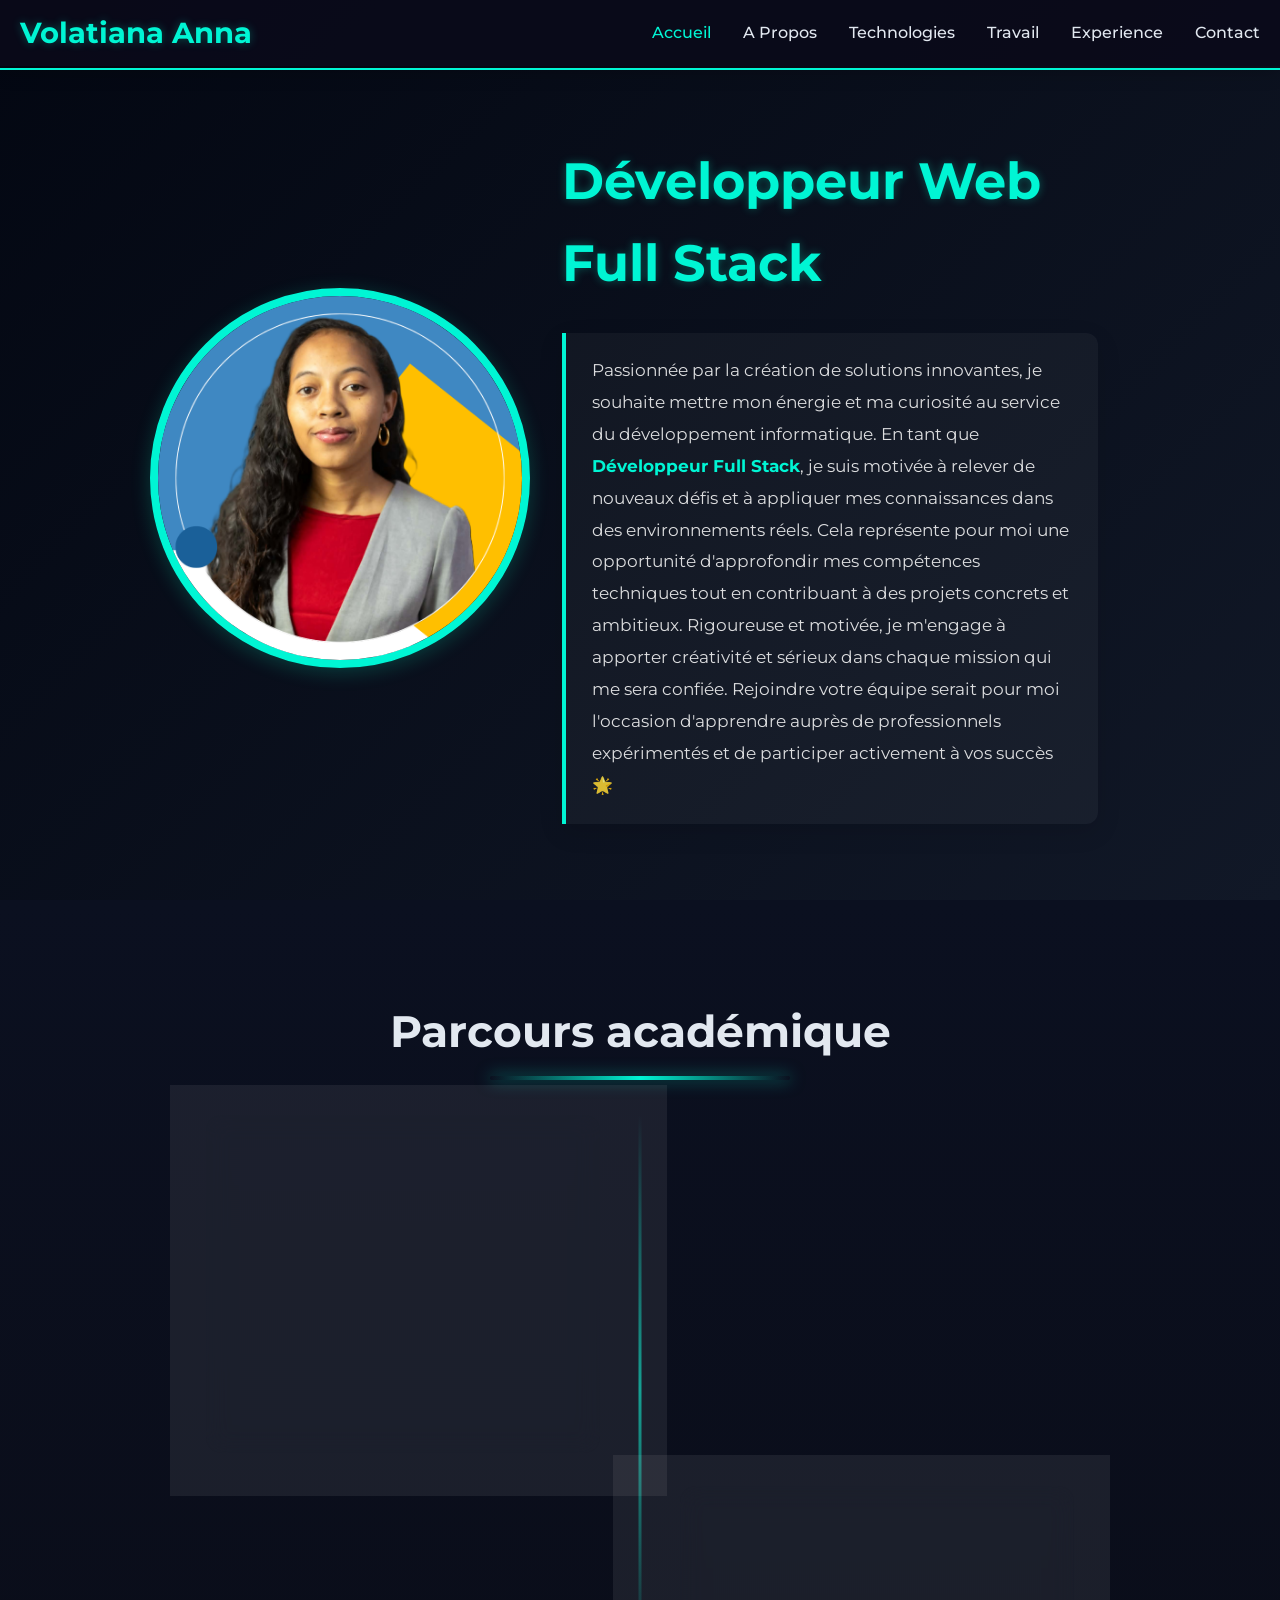
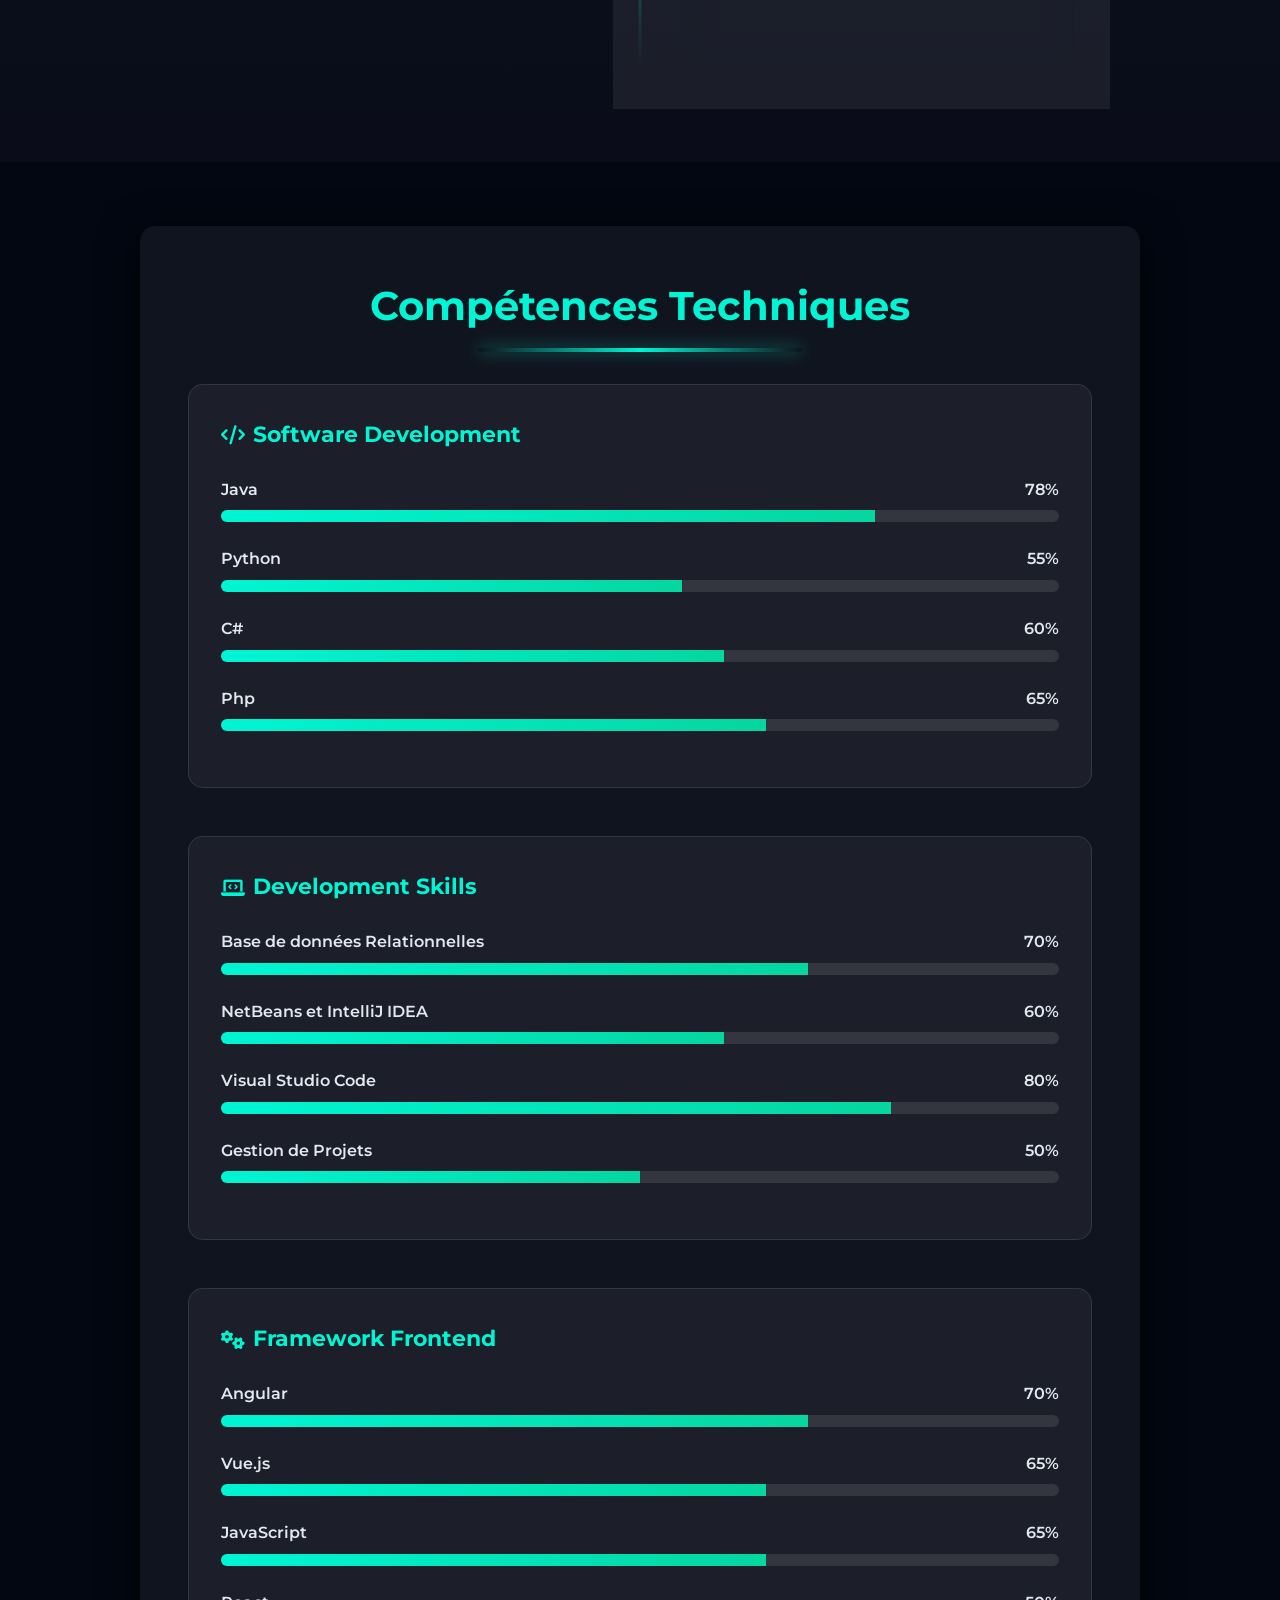
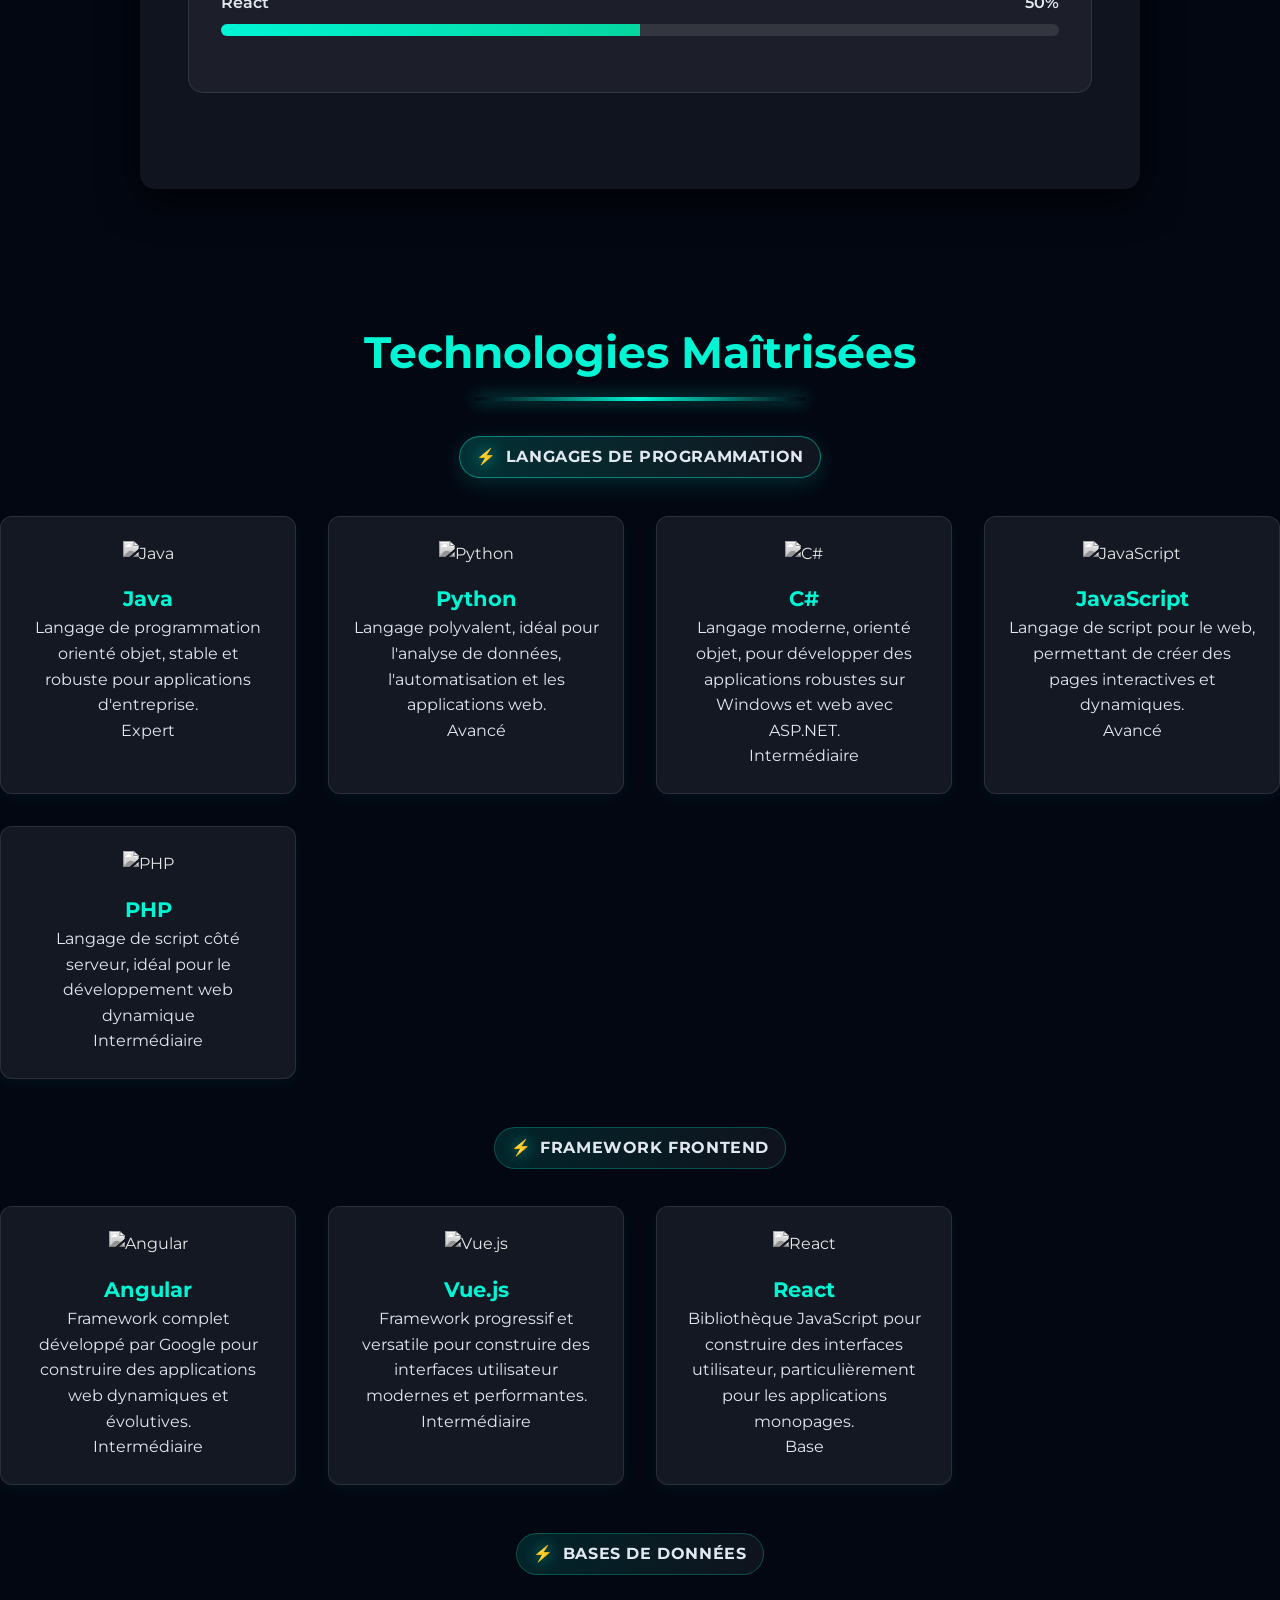
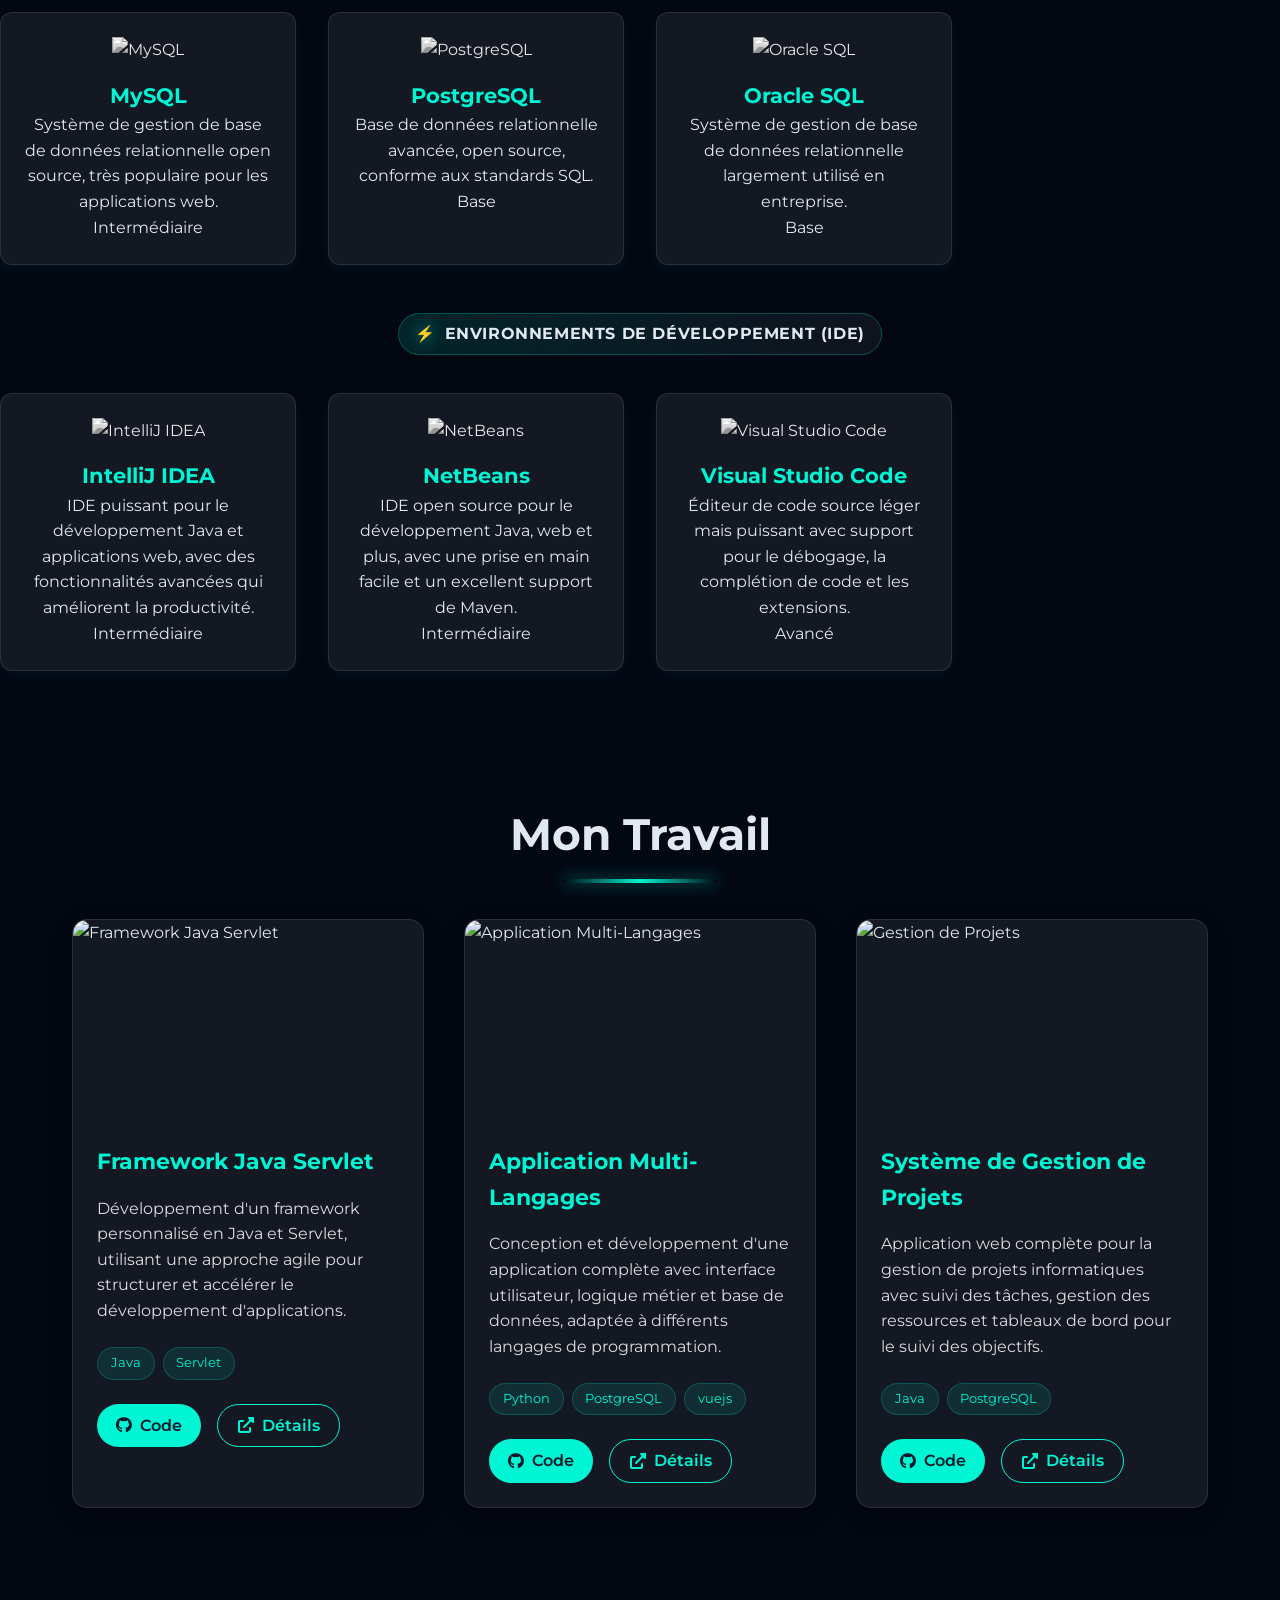
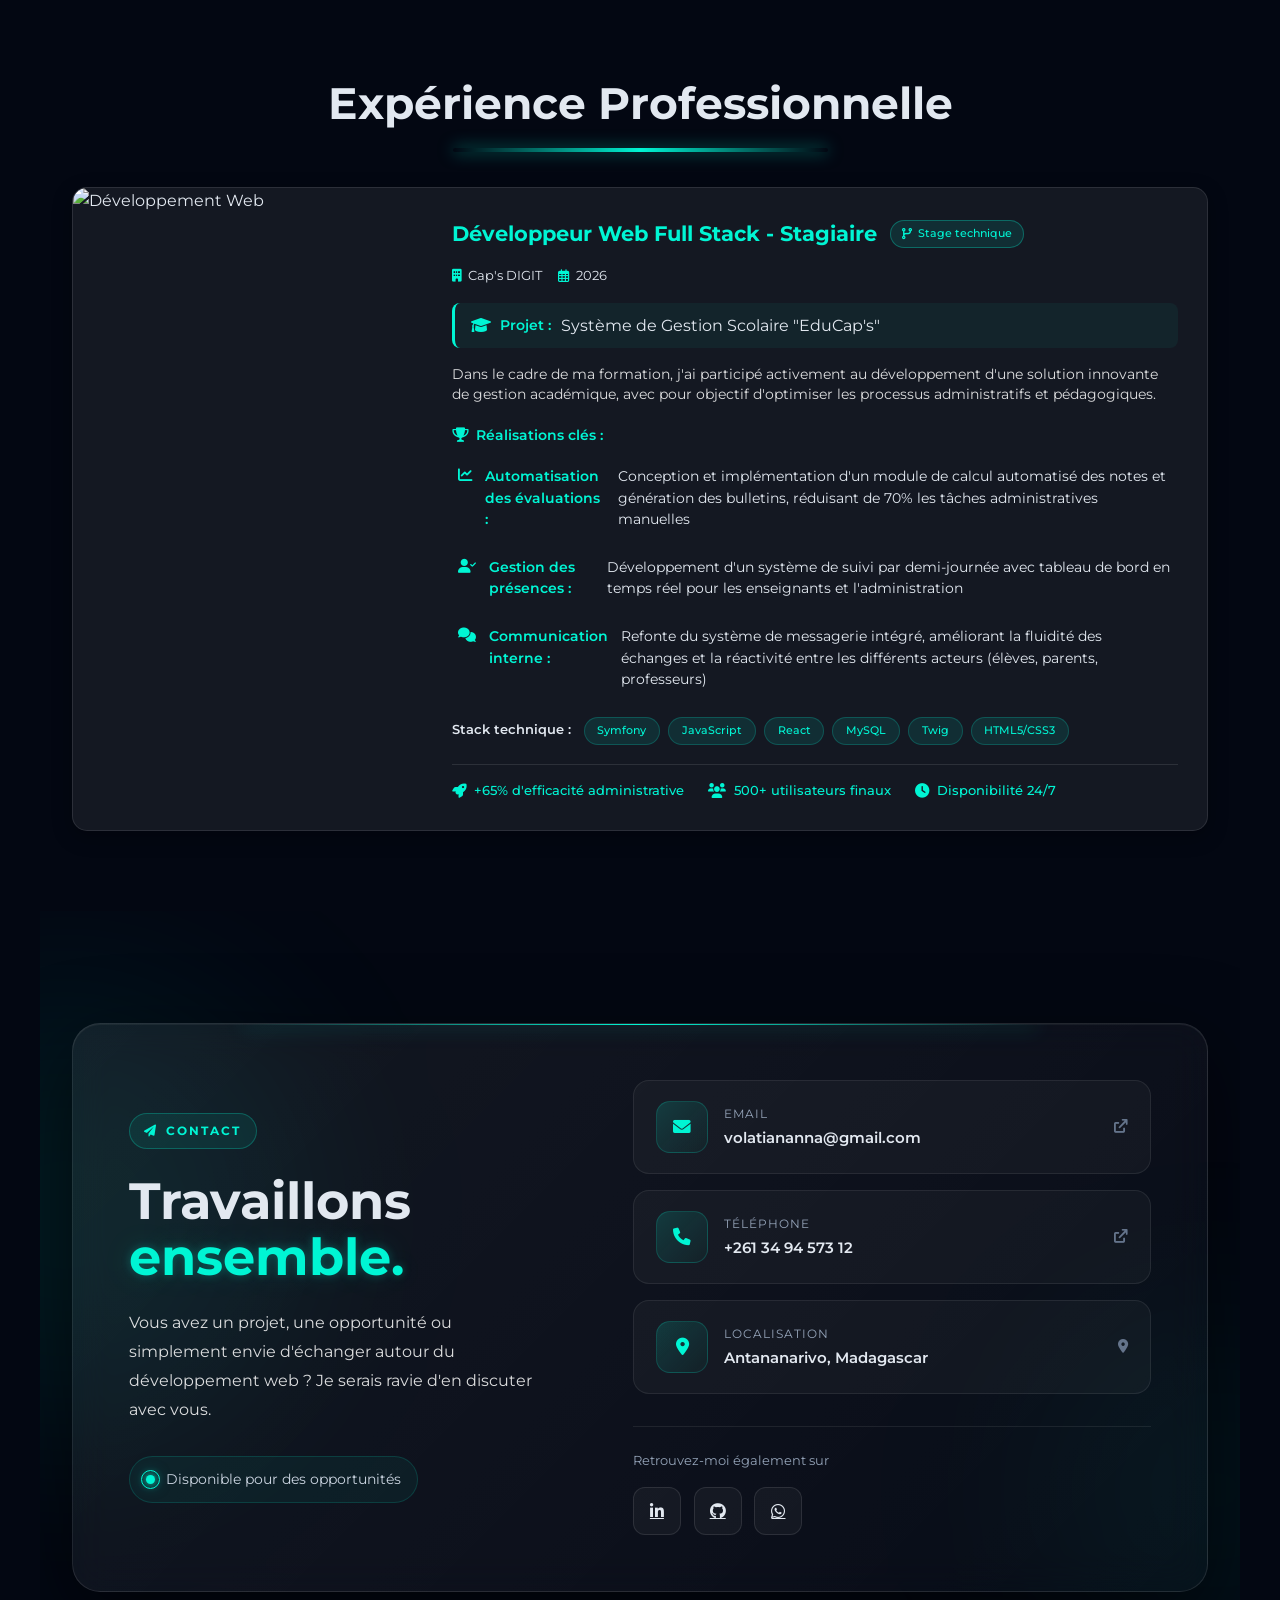
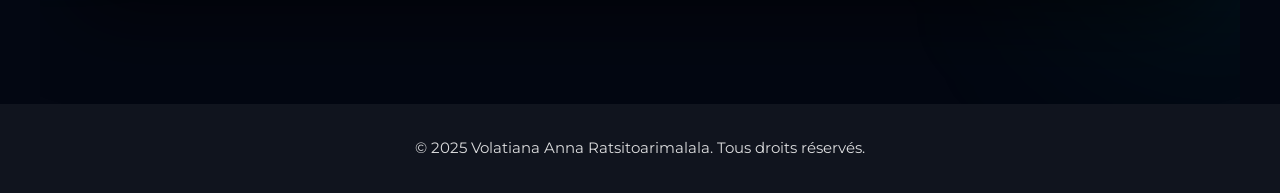
==== commit 96abf546: "amelioration en remplaçant Licence en Développement Web et Design 💻🎨 dans le parcous" ====
--- a/index.html
+++ b/index.html
@@ -55,10 +55,10 @@
         <div class="parcours">
             <!-- Item 1 -->
             <div class="item">
-                <strong>Licence en Web Développement</strong>
-                <span>IT University Andohoranifotsy – 2022 à Aujourd'hui</span>
+                <strong>Licence en Développement Web et Design 💻🎨</strong>
+                <span>IT University Andohoranifotsy – 2022 à 2026</span>
                 <p>
-                    Formation permettant d'acquérir de solides compétences en :
+                    Formation permettant d'acquérir de solide compétences en :
                     <ul>
                         <li>Gestion d'entreprise</li>
                         <li>Gestion de projets</li>
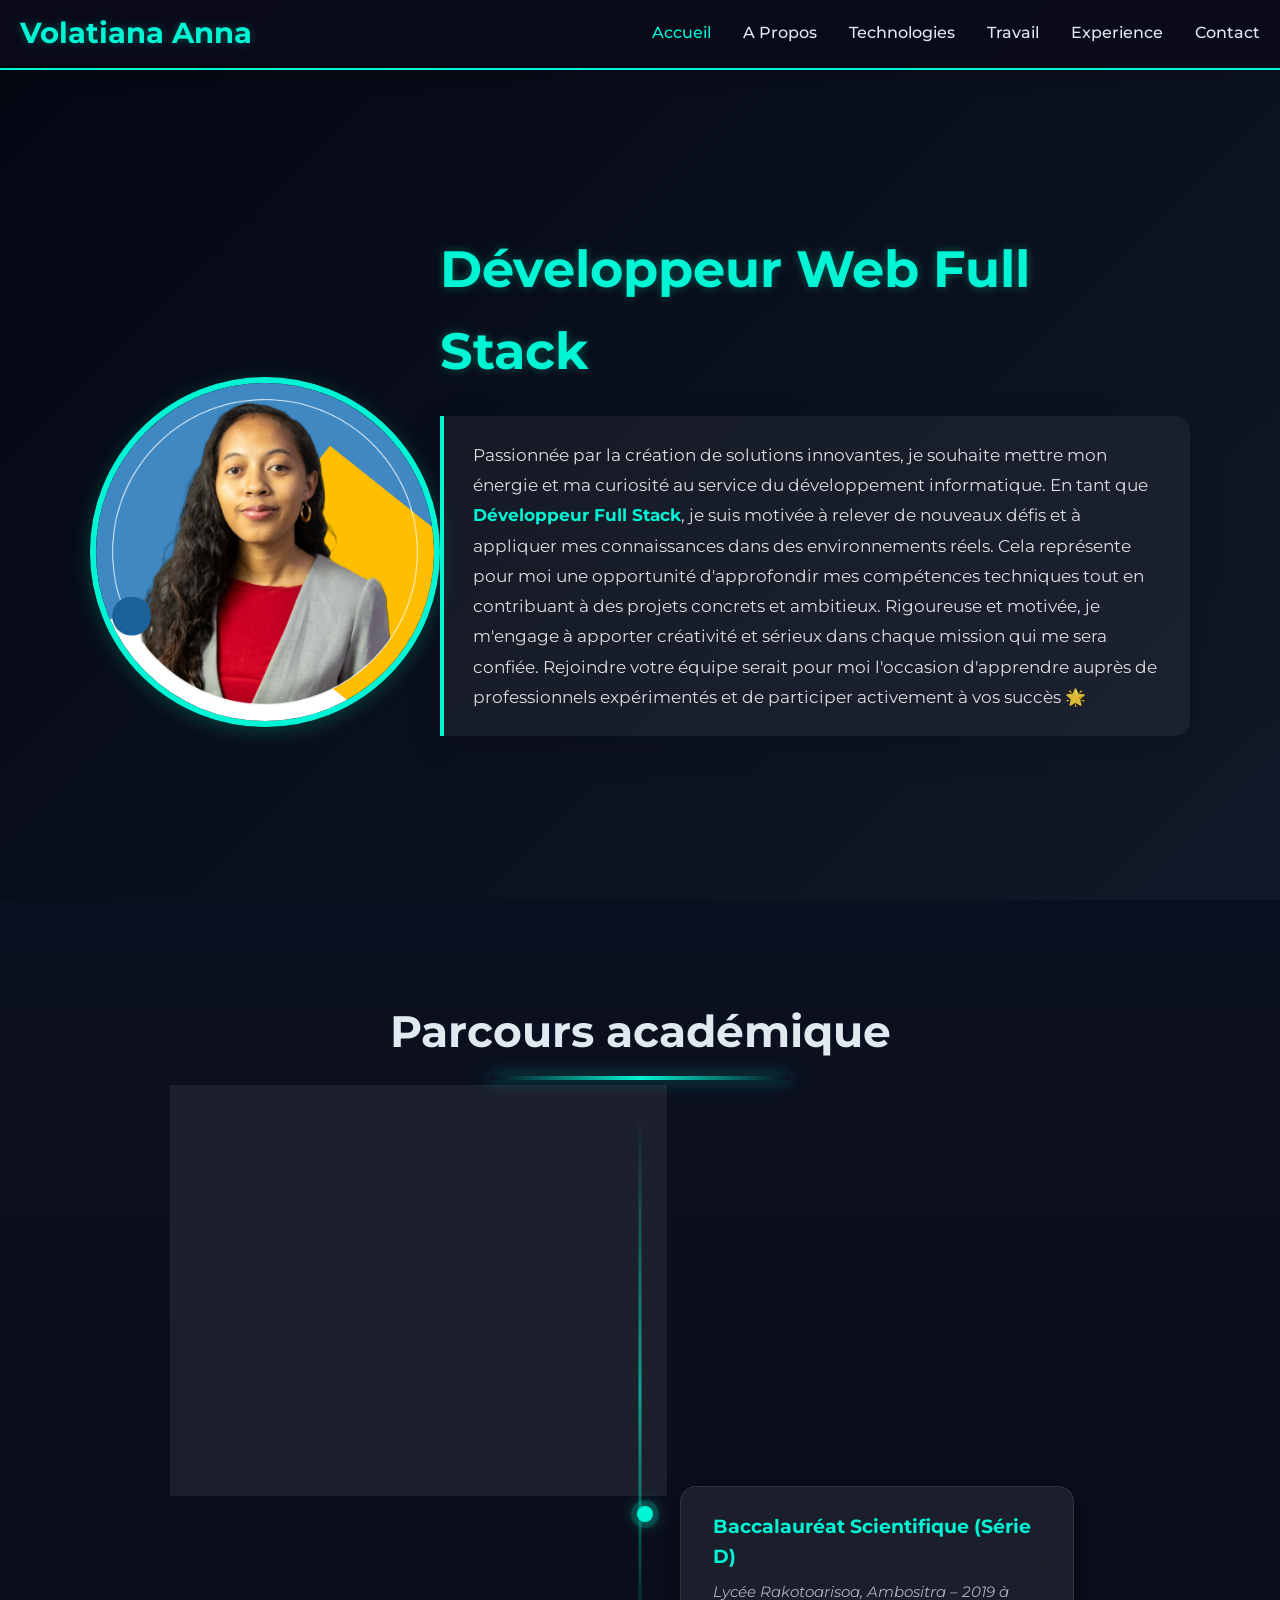
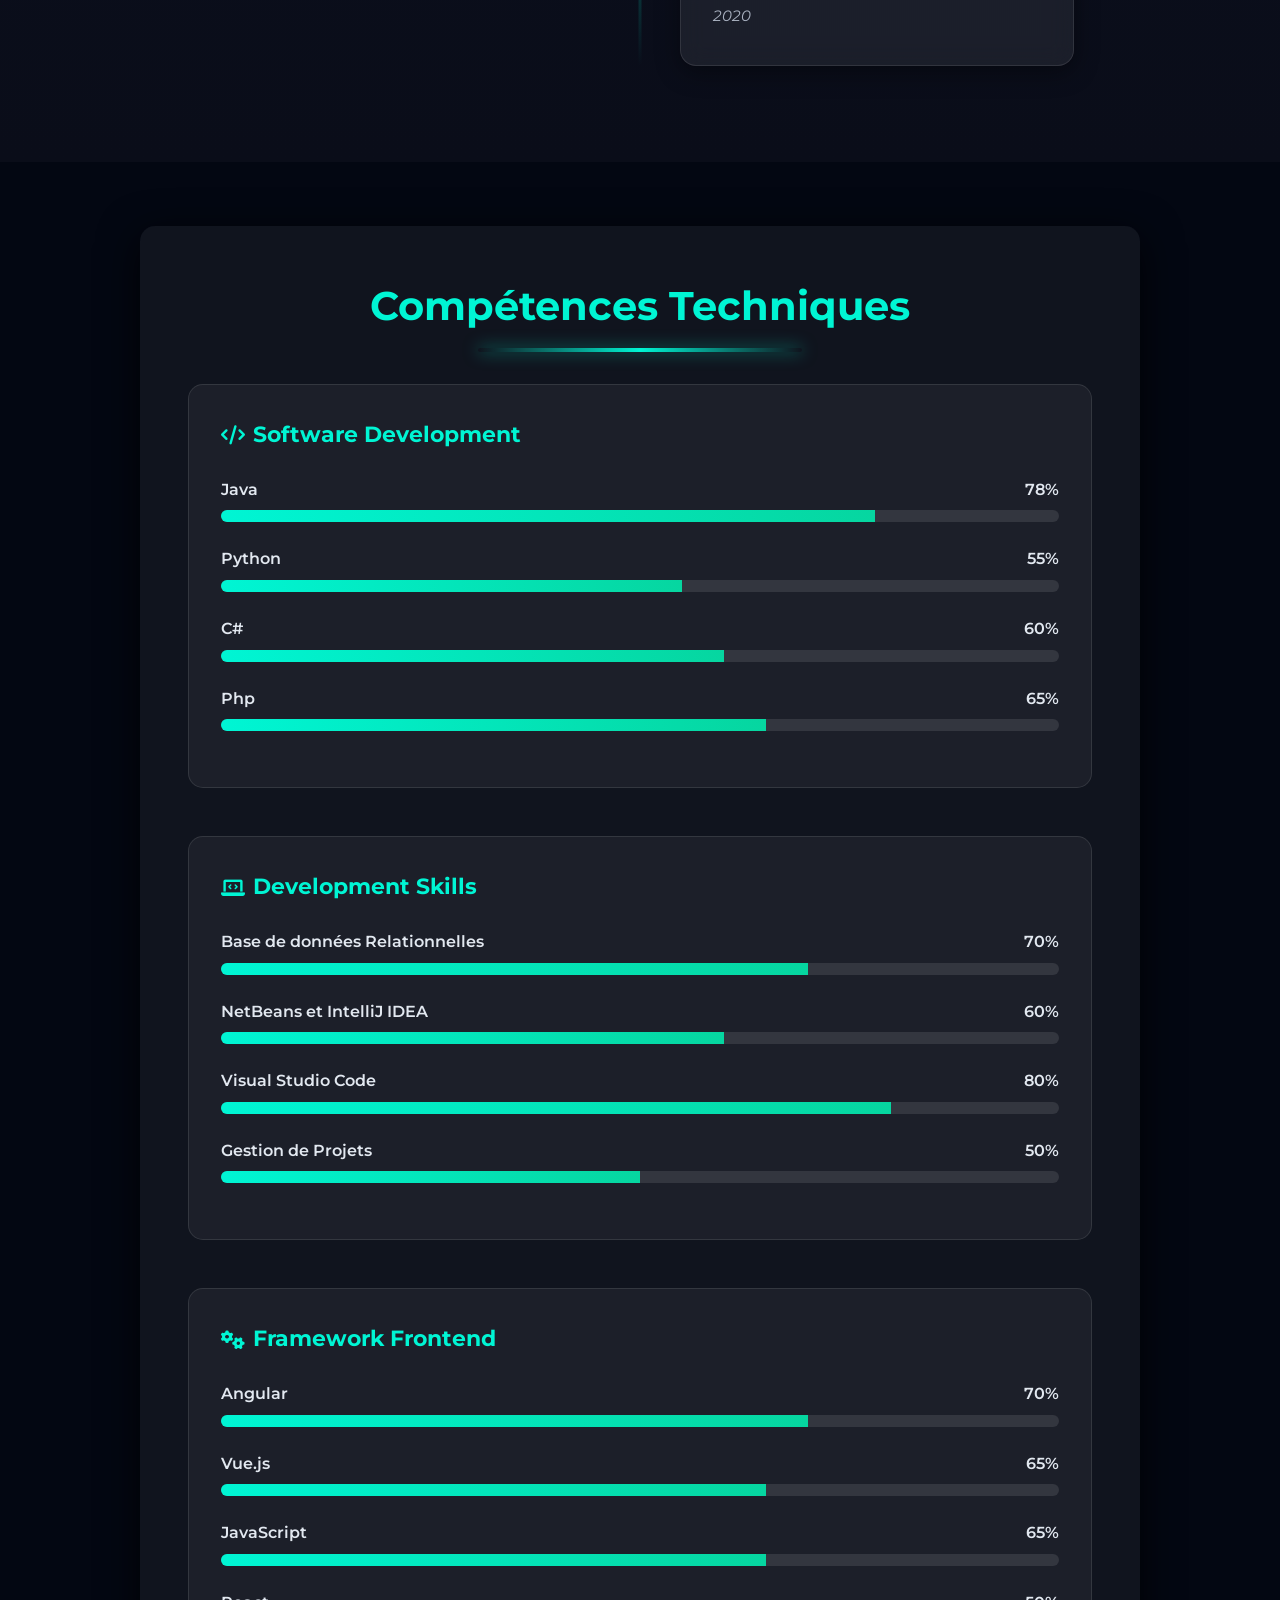
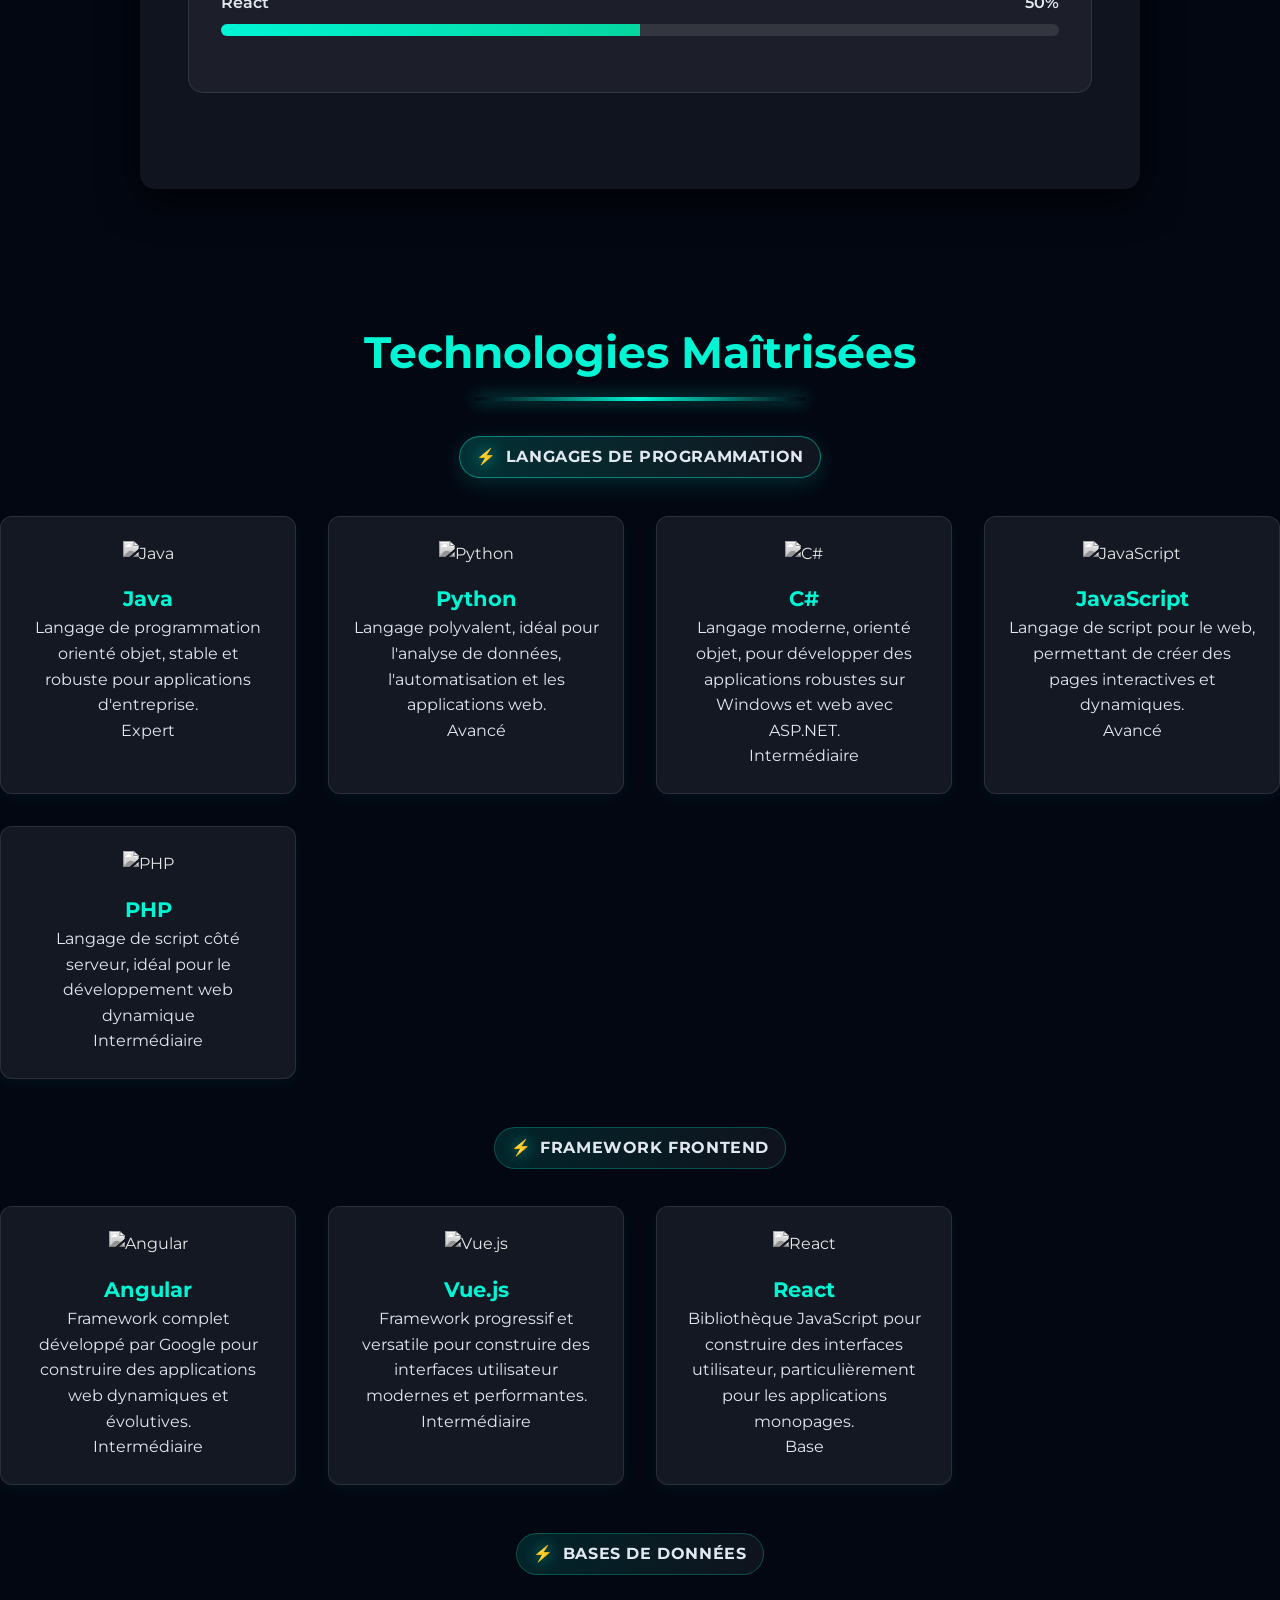
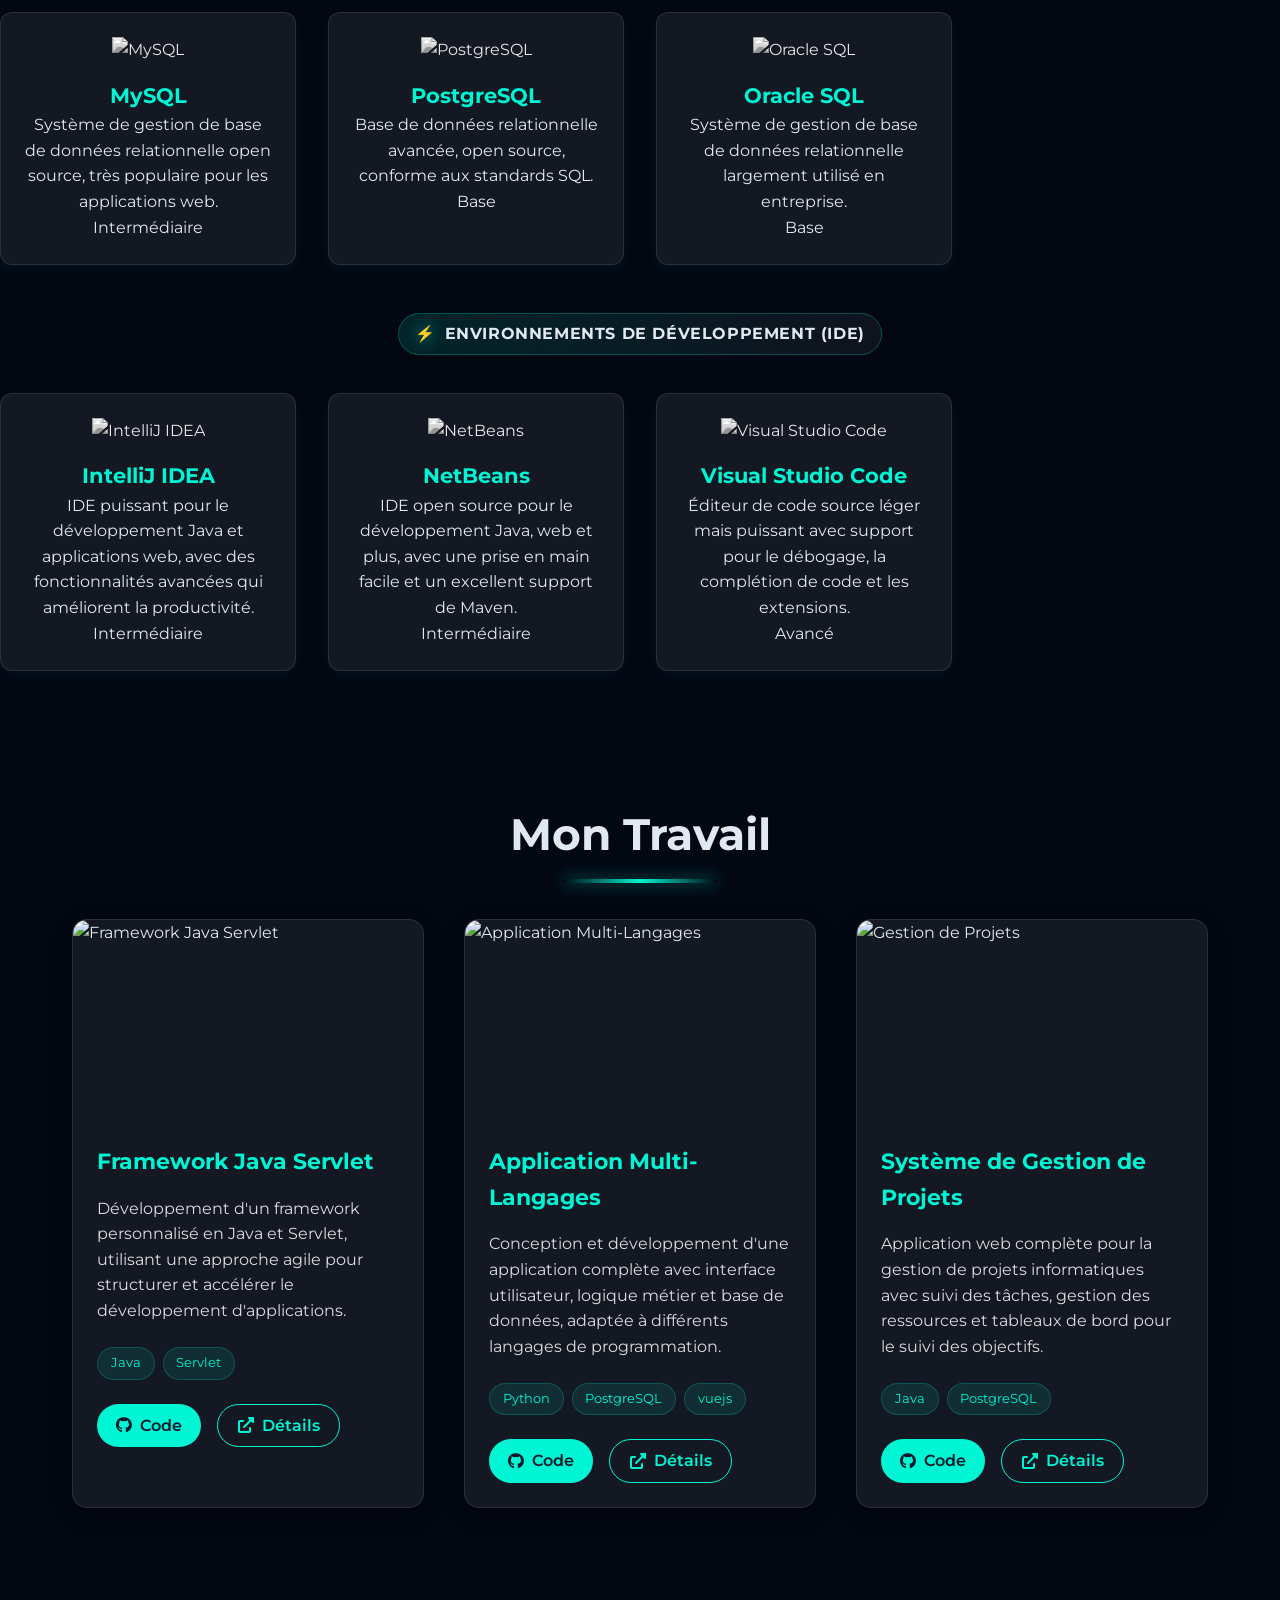
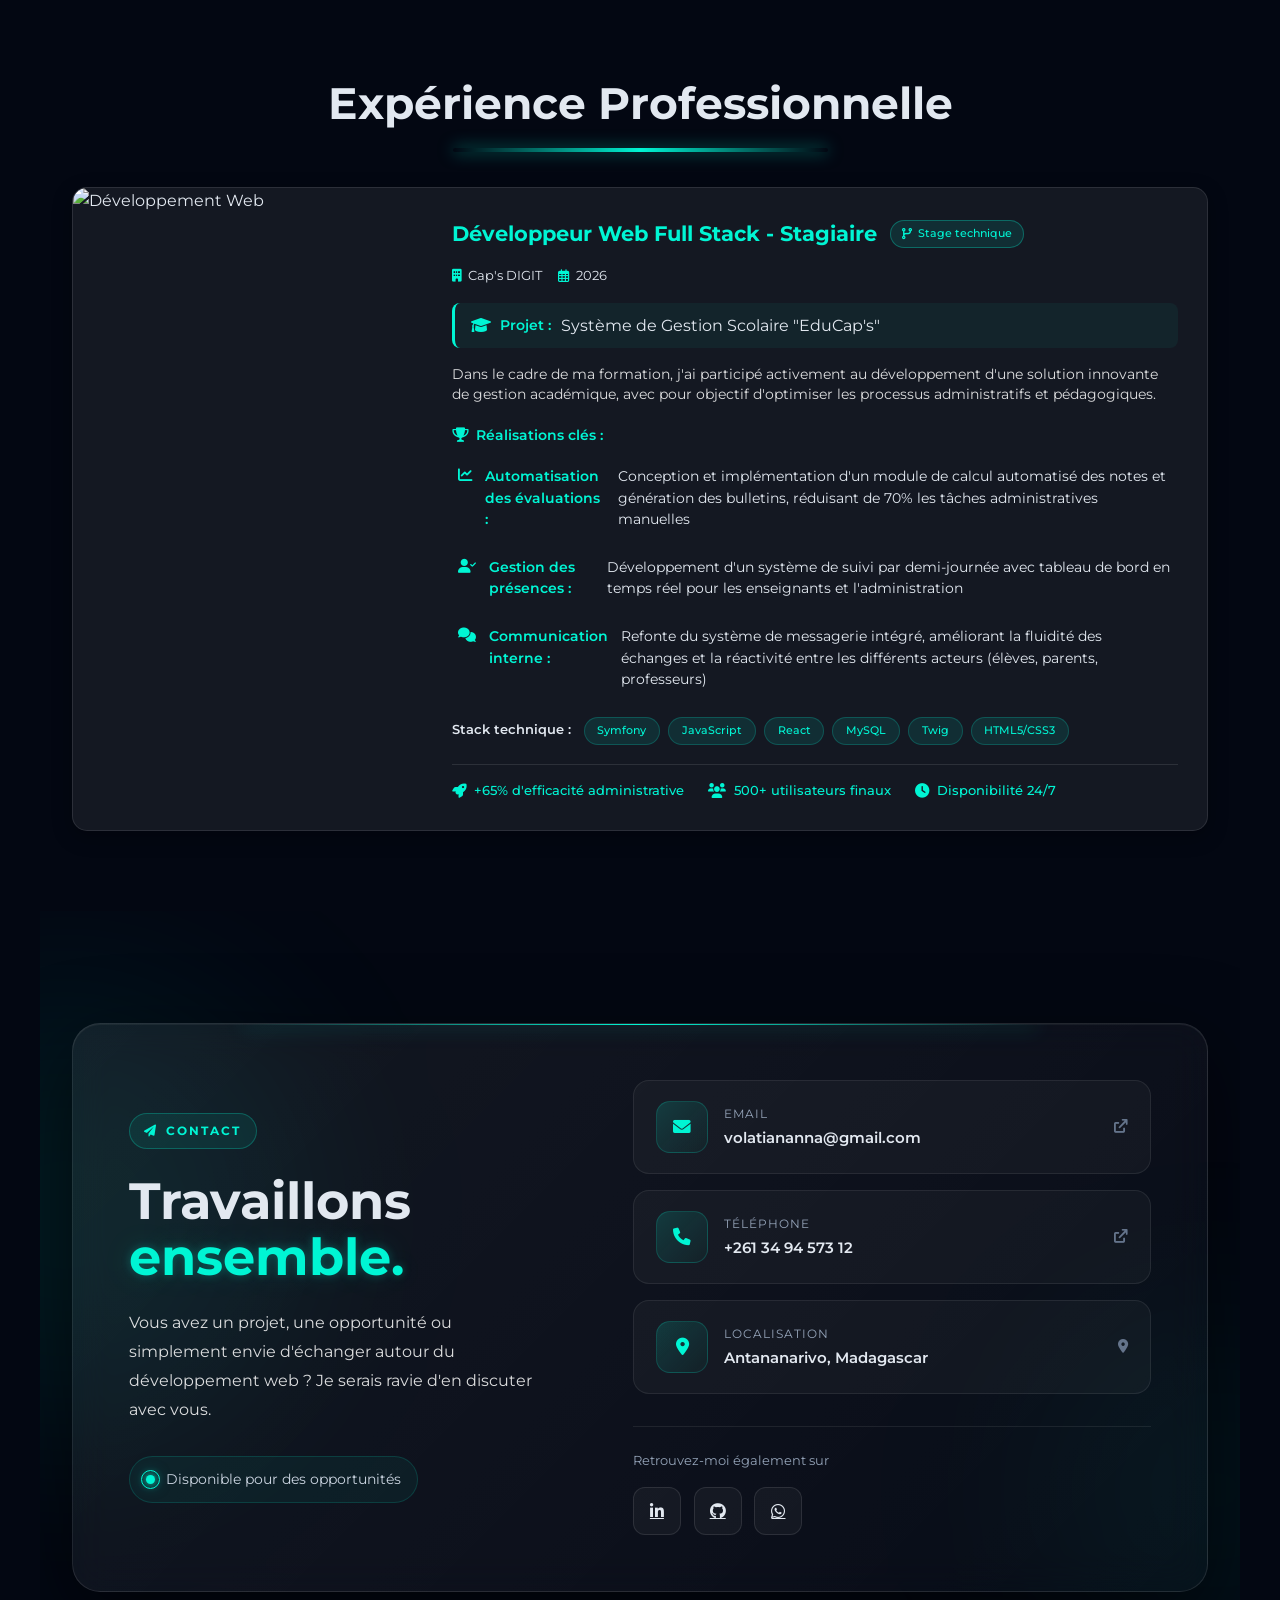
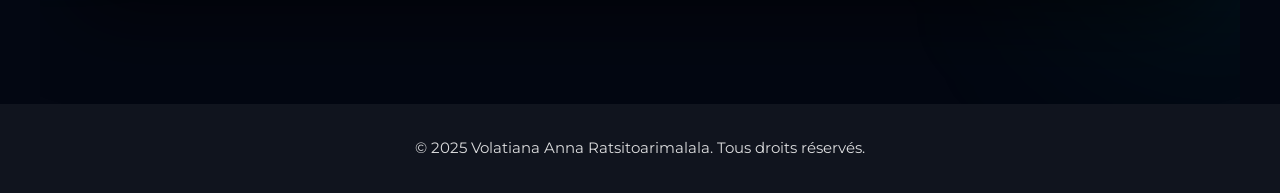
==== commit 8a38e078: "suppression de deux emojis" ====
--- a/index.html
+++ b/index.html
@@ -55,7 +55,7 @@
         <div class="parcours">
             <!-- Item 1 -->
             <div class="item">
-                <strong>Licence en Développement Web et Design 💻🎨</strong>
+                <strong>Licence en Développement Web et Design</strong>
                 <span>IT University Andohoranifotsy – 2022 à 2026</span>
                 <p>
                     Formation permettant d'acquérir de solide compétences en :
--- a/asset/css/test.css
+++ b/asset/css/test.css
@@ -148,23 +148,41 @@
     position: relative;
 }
 
+.header-photo {
+    position: relative;
+    z-index: 3;
+    flex-shrink: 0;
+    transform: translateY(70px);
+}
+
 .header-photo img {
-    width: 380px; height: 380px;
+    width: 350px;
+    height: 350px;
+
+    display: block;
+
     border-radius: 50%;
     object-fit: cover;
-    border: 8px solid var(--accent-color);
+
+    border: 6px solid var(--accent-color);
+
     box-shadow: var(--shadow-light);
-    transition: transform .6s ease, box-shadow .6s ease;
-}
-
+
+    transition:
+        transform 0.6s ease,
+        box-shadow 0.6s ease;
+}
+
+/* Effet au survol */
 .header-photo img:hover {
-    transform: scale(1.1);
-    box-shadow: 0 20px 60px rgba(227, 233, 232, 0.4);
+    transform: scale(1.05) translateY(8px);
+    box-shadow: 0 20px 50px rgba(227, 233, 232, 0.35);
 }
 
 .header-content {
-    max-width: 600px;
-    padding: 2rem;
+    position: relative;
+    z-index: 2;
+    max-width: 750px;
 }
 
 .header-content h1 {
@@ -175,19 +193,18 @@
 }
 
 .header-content .greeting {
+    position: relative;
+    z-index: 1;
     max-width: 750px;
-    margin: 1.8rem auto 0;
-    padding: 1.4rem 1.6rem;
+    margin-top: 1.5rem;
+    padding: 1.5rem 1.8rem;
     font-size: 1.05rem;
-    line-height: 1.9;
-    font-weight: 400;
+    line-height: 1.8;
     color: var(--text-light);
-    text-align: left;
     border-left: 4px solid var(--accent-color);
-    border-radius: 0 12px 12px 0;
-    background: rgba(255, 255, 255, 0.04);
-    box-shadow: 0 8px 25px rgba(0, 0, 0, 0.12);
-    transition: all 0.3s ease;
+    border-radius: 0 15px 15px 0;
+    background: rgba(255, 255, 255, 0.05);
+    box-shadow: 0 10px 35px rgba(0, 0, 0, 0.15);
 }
 
 /* Mise en valeur du texte important */
